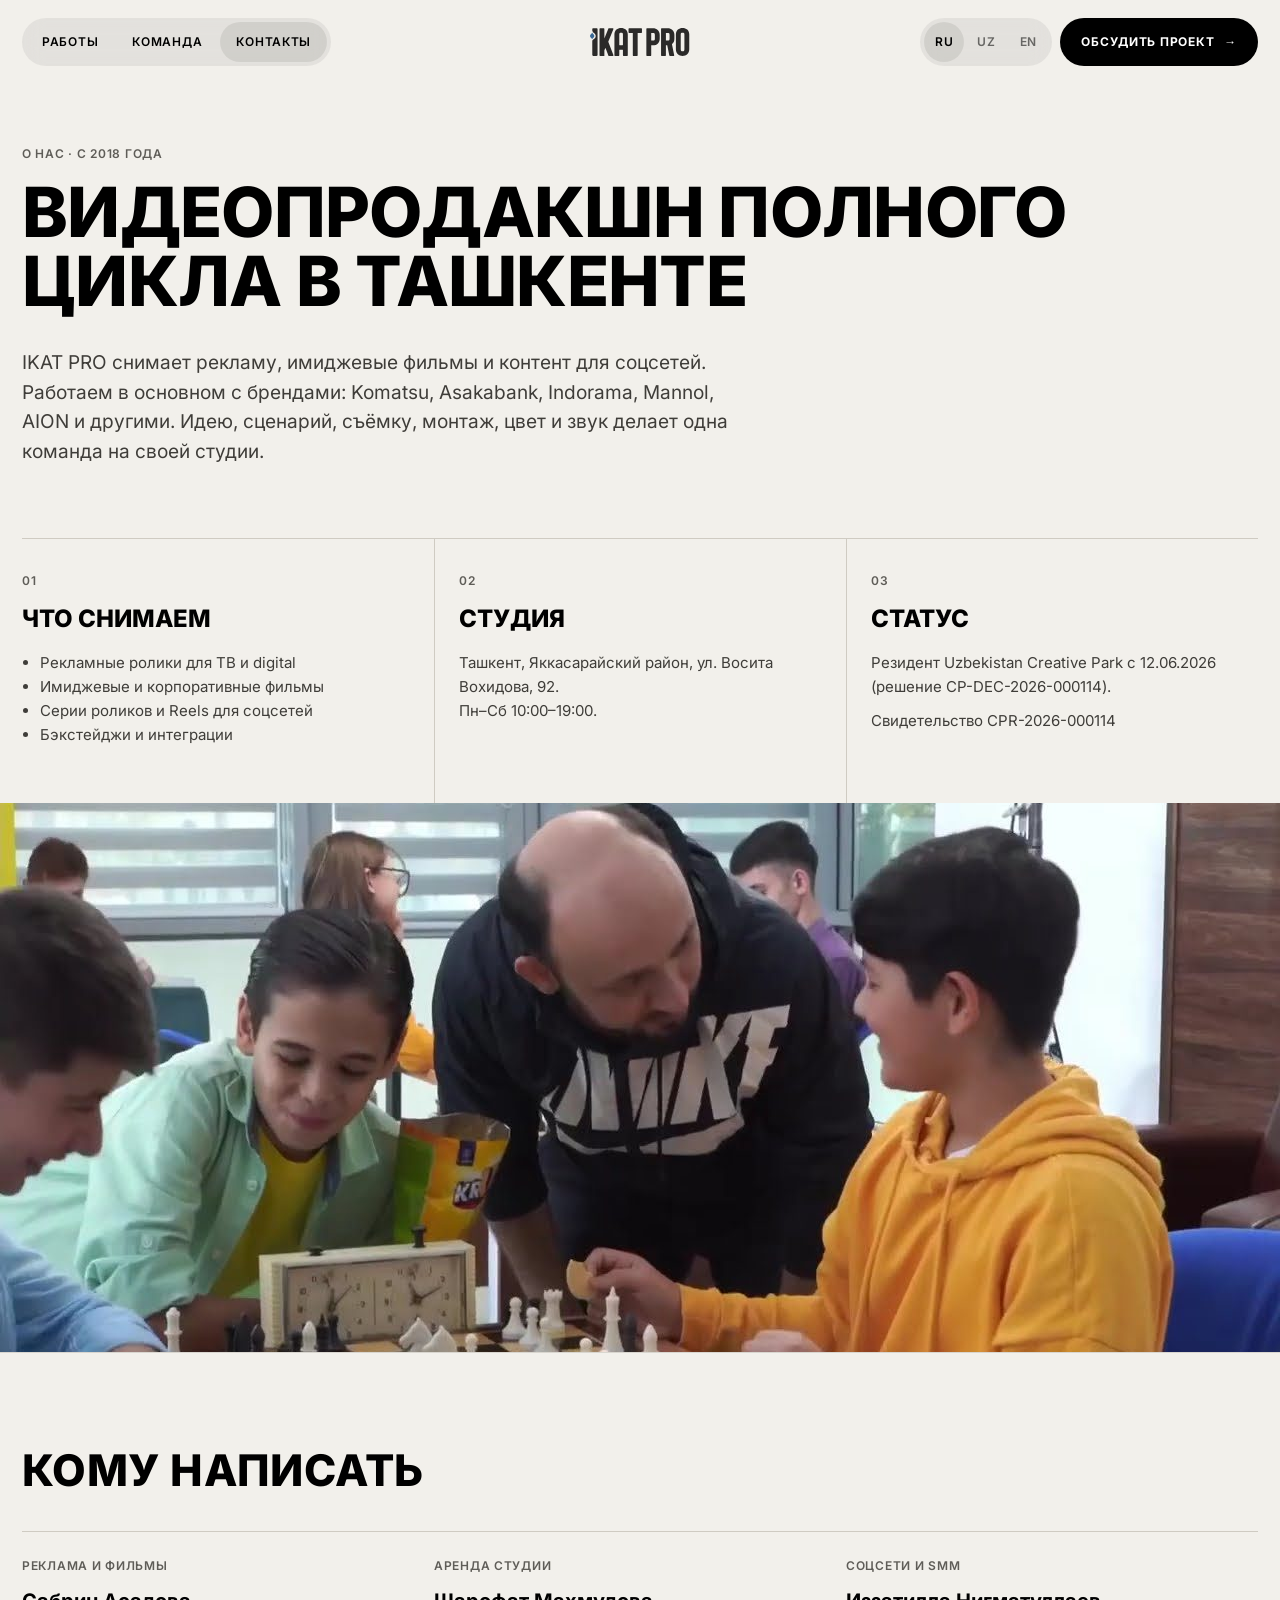
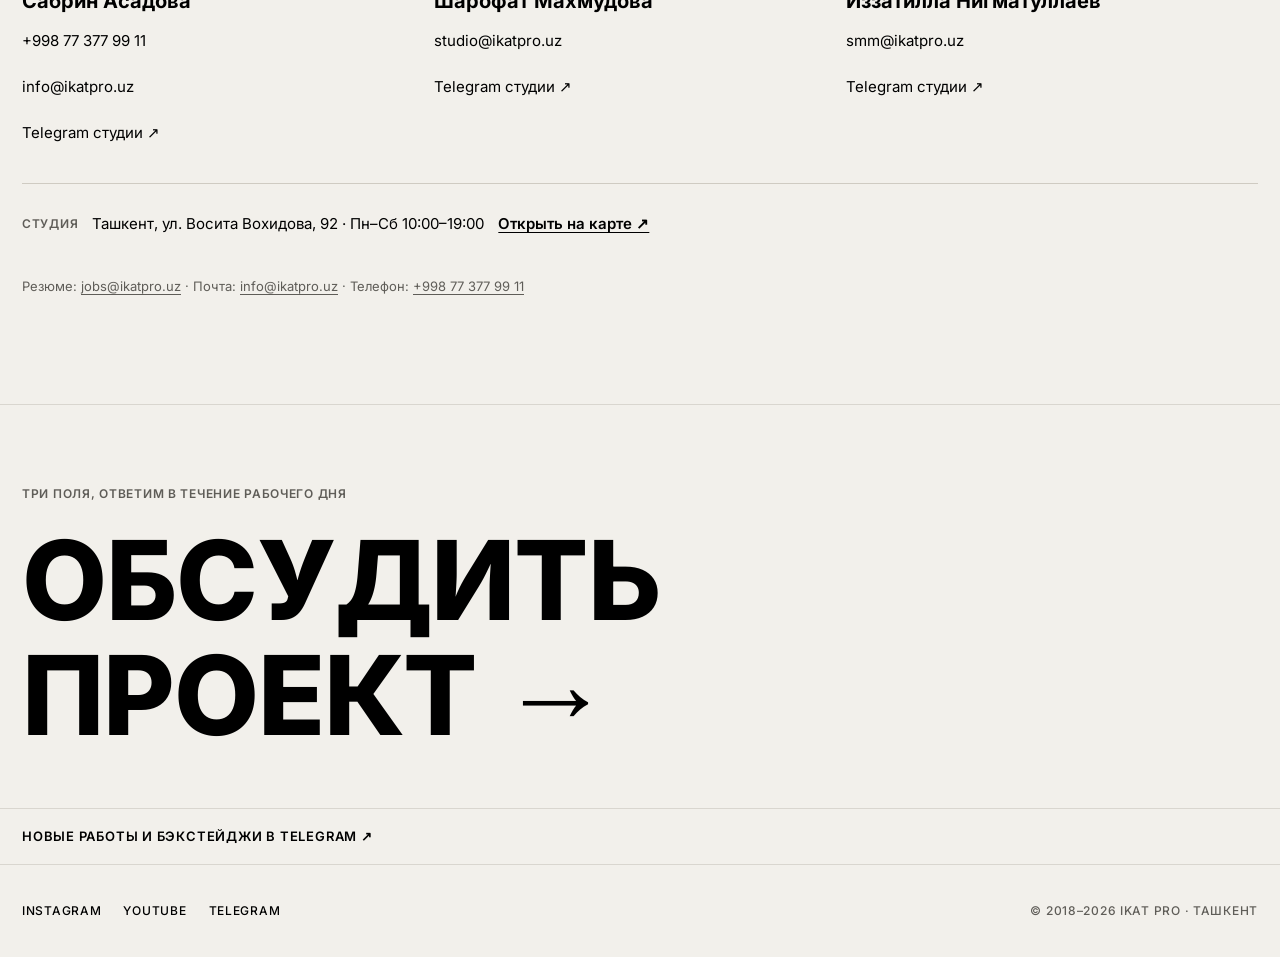
==== about.html @ c6fb1e7f "Team page as portrait grid with groups, fewer lead buttons" ====
<!doctype html>
<html lang="ru">
<head>
<meta charset="utf-8">
<meta name="viewport" content="width=device-width, initial-scale=1, viewport-fit=cover">
<title>О нас и контакты · IKAT PRO</title>
<meta name="description" content="IKAT PRO: видеопродакшн полного цикла в Ташкенте с 2018 года. Своя студия на ул. Восита Вохидова, 92. Резидент Uzbekistan Creative Park.">
<link rel="icon" href="assets/logo/favicon.svg" type="image/svg+xml">
<link rel="preload" href="fonts/inter-cyrillic.woff2" as="font" type="font/woff2" crossorigin>
<link rel="stylesheet" href="css/fonts.css?v=202611131149">
<link rel="stylesheet" href="css/style.css?v=202611131149">
</head>
<body class="light" data-title="title.about" data-desc="desc.about">
<a class="skip" href="#main" data-i18n="skip">К содержанию</a>

<header class="hdr">
  <nav class="nav cap" aria-label="Основное меню" data-i18n-attr="aria-label:nav.label">
    <a href="index.html#work" data-i18n="nav.work">Работы</a>
    <a href="team.html" data-i18n="nav.team">Команда</a>
    <a href="about.html#contacts" aria-current="page" data-i18n="nav.contacts">Контакты</a>
  </nav>
  <a class="logo" href="index.html" aria-label="IKAT PRO, на главную" data-i18n-attr="aria-label:logo.label"><svg class="logo-svg" viewBox="0 0 2049 578" fill="none" xmlns="http://www.w3.org/2000/svg" aria-hidden="true" focusable="false"><path d="M1948.94 440.175V136.172C1948.94 119.643 1945.51 108.963 1939.4 103.496C1934.06 98.6646 1924.78 95.9942 1911.05 95.9942C1898.34 95.9942 1888.8 98.5375 1883.08 103.496C1876.47 109.218 1873.29 120.151 1873.29 136.172V440.175C1873.29 456.196 1876.47 467.13 1883.08 472.852C1888.8 477.81 1898.34 480.353 1911.05 480.353C1924.53 480.353 1933.68 477.81 1939.02 473.233C1945.51 467.638 1948.94 456.704 1948.94 440.175ZM2007.17 543.798C1982.63 565.794 1950.47 576.602 1911.05 576.602C1871.64 576.602 1839.47 565.794 1814.93 543.798C1786.84 518.623 1773.23 483.786 1773.23 440.303V136.299C1773.23 92.6882 1786.84 57.851 1814.93 32.6763C1839.47 10.6803 1871.64 0 1911.05 0C1950.47 0 1982.76 10.6803 2007.17 32.6763C2035.27 57.9781 2049 92.8154 2049 136.299V440.303C2049 483.786 2035.14 518.75 2007.17 543.798ZM1642.4 142.148C1642.4 126.382 1639.23 115.193 1632.61 109.09C1627.15 104.131 1617.87 101.97 1604.64 101.97H1573.62C1571.71 101.97 1570.32 102.733 1569.04 104.004C1567.9 105.276 1567.26 106.802 1567.26 108.709V253.272C1567.26 257.468 1569.3 259.63 1573.62 259.63H1604.64C1617.87 259.63 1627.27 257.086 1633 252.128C1639.35 246.66 1642.4 235.727 1642.4 219.452V142.148ZM1700.76 323.329C1699.62 324.346 1697.71 326.381 1694.4 328.796C1692.24 330.449 1691.48 332.611 1691.99 335.154L1738.14 560.581C1739.16 565.286 1738.14 569.354 1735.47 572.787C1732.8 576.22 1728.99 577.873 1724.03 577.873H1651.56C1648.13 577.873 1644.95 576.856 1642.28 574.821C1639.48 572.66 1637.95 569.863 1637.32 566.43L1595.62 360.837C1594.85 357.277 1592.69 355.751 1589.26 355.751H1573.49C1571.59 355.751 1570.06 356.387 1568.92 357.659C1567.65 358.93 1567.14 360.583 1567.14 362.363V563.379C1567.14 567.32 1565.74 570.753 1562.81 573.55C1559.89 576.475 1556.46 577.873 1552.52 577.873H1481.19C1477.25 577.873 1473.82 576.347 1471.02 573.55C1468.09 570.626 1466.7 567.193 1466.7 563.379V20.3429C1466.7 16.4014 1468.09 13.0958 1471.02 10.1714C1473.82 7.37425 1477.38 5.84817 1481.19 5.84817H1604.52C1643.42 5.84817 1675.46 16.9098 1700.63 39.2873C1728.48 63.9534 1742.34 98.2829 1742.34 142.148V219.325C1742.34 263.953 1728.35 298.663 1700.63 323.329H1700.76ZM1301.16 260.392C1314.38 260.392 1323.79 257.85 1329.51 252.891C1335.87 247.424 1338.92 236.49 1338.92 220.215V142.275C1338.92 126.509 1335.74 115.32 1329.13 109.217C1323.66 104.258 1314.38 102.097 1301.16 102.097H1270.14C1268.23 102.097 1266.83 102.86 1265.56 104.132C1264.41 105.403 1263.78 106.929 1263.78 108.836V254.162C1263.78 258.358 1265.81 260.52 1270.14 260.52H1301.16V260.392ZM1397.4 39.2873C1425.25 63.9534 1439.11 98.2829 1439.11 142.148V220.088C1439.11 264.461 1425.25 299.045 1397.4 323.584C1372.74 345.453 1340.7 356.259 1301.29 356.259H1270.26C1268.36 356.259 1266.96 356.896 1265.69 358.294C1264.42 359.693 1263.91 361.218 1263.91 362.998V563.252C1263.91 567.193 1262.51 570.626 1259.58 573.423C1256.66 576.347 1253.23 577.746 1249.29 577.746H1177.96C1174.02 577.746 1170.59 576.22 1167.79 573.423C1164.86 570.499 1163.47 567.066 1163.47 563.252V20.2156C1163.47 16.2741 1164.86 12.9685 1167.79 10.0442C1170.59 7.24698 1174.15 5.72167 1177.96 5.72167H1301.29C1340.19 5.72167 1372.23 16.9097 1397.4 39.1601V39.2873ZM1058.19 5.84817C1062.13 5.84817 1065.57 7.37425 1068.36 10.1714C1071.29 13.0958 1072.69 16.5285 1072.69 20.3429V87.7295C1072.69 91.7981 1071.29 95.1044 1068.36 97.7744C1065.57 100.572 1062.01 101.97 1058.19 101.97H990.428C988.521 101.97 987.121 102.606 985.85 104.004C984.833 105.276 984.071 106.802 984.071 108.709V563.379C984.071 567.32 982.545 570.626 979.747 573.55C976.823 576.347 973.391 577.873 969.576 577.873H898.123C894.182 577.873 890.877 576.347 887.952 573.55C885.155 570.626 883.629 567.193 883.629 563.379V108.709C883.629 106.802 883.12 105.276 881.849 104.004C880.705 102.606 879.179 101.97 877.272 101.97H809.506C805.565 101.97 802.259 100.572 799.59 97.7744C796.792 95.1044 795.394 91.671 795.394 87.7295V20.3429C795.394 16.4014 796.792 13.0958 799.59 10.1714C802.259 7.37425 805.692 5.84817 809.506 5.84817H1058.19ZM604.683 136.299V347.614C604.683 351.809 606.717 353.844 610.913 353.844H673.212C675.119 353.844 676.645 353.208 677.916 352.064C679.187 350.793 679.95 349.394 679.95 347.614V136.299C679.95 119.77 676.644 109.09 670.542 103.623C665.074 98.7911 655.794 96.1215 642.189 96.1215C628.585 96.1215 619.94 98.6639 614.218 103.623C607.861 109.09 604.81 120.024 604.81 136.299H604.683ZM518.736 577.746C514.794 577.746 511.362 576.22 508.565 573.55C505.64 570.753 504.115 567.32 504.115 563.506V136.299C504.115 92.6882 517.846 57.851 545.944 32.6763C570.482 10.6803 602.649 0 642.062 0C681.476 0 713.769 10.6803 738.18 32.6763C766.278 57.9781 779.883 92.8154 779.883 136.299V563.506C779.883 567.448 778.484 570.753 775.687 573.55C773.017 576.22 769.584 577.746 765.77 577.746H694.063C689.995 577.746 686.688 576.22 684.018 573.55C681.221 570.753 679.823 567.32 679.823 563.506V456.704C679.823 454.797 679.06 453.398 677.789 452C676.517 450.728 674.992 449.966 673.084 449.966H610.785C609.005 449.966 607.48 450.728 606.336 452C605.191 453.398 604.556 454.797 604.556 456.704V563.506C604.556 567.448 603.03 570.753 600.106 573.55C597.309 576.22 593.749 577.746 589.935 577.746H518.608H518.736ZM482.628 558.165C484.408 563.251 483.9 567.701 480.975 571.643C478.051 575.839 474.11 578 469.151 578H382.569L380.916 573.677L320.524 412.203C320.524 412.203 320.015 411.441 319.507 411.441C318.998 411.441 318.617 411.695 318.236 412.203L297.003 457.849C297.003 457.849 296.621 459.374 296.621 460.646V578H210.674C206.733 578 203.3 576.475 200.503 573.677C197.579 570.753 196.18 567.32 196.18 563.506V20.4701C196.18 16.5286 197.579 13.223 200.503 10.2987C203.3 7.50152 206.86 5.97544 210.674 5.97544H282C286.069 5.97544 289.374 7.50152 292.298 10.2987C295.095 13.223 296.621 16.6558 296.621 20.4701V208.517C296.621 209.28 296.876 209.789 297.384 209.789C298.147 209.789 298.656 209.535 298.91 209.026L378.118 15.1303C380.788 9.15446 385.238 6.1027 391.595 6.1027H468.77C473.982 6.1027 478.051 8.26417 480.975 12.4599C483.772 16.6557 484.154 21.2333 482.246 26.3191L376.974 281.625C376.339 283.278 376.339 284.677 376.974 286.33L482.628 558.547V558.165Z" fill="currentColor"/><path d="M136.553 5.97544H66.6256C55.9458 5.97544 47.555 14.8761 47.3007 25.5562L46.6644 44.3734C45.1387 94.4685 118.626 106.165 117.864 163.126C117.101 230.004 46.5373 227.335 46.6644 272.471L47.3007 558.42C47.3007 569.1 55.9458 578 66.6256 578H136.553C147.233 578 156.133 569.227 156.133 558.42V25.429C156.133 14.6217 147.36 5.84817 136.553 5.84817" fill-rule="evenodd" clip-rule="evenodd" fill="currentColor"/><path d="M44.8842 231.914C38.1457 206.103 0.384598 199.492 0.00317654 166.053C-0.378245 128.418 33.6958 131.978 44.8842 93.4527C56.0725 132.105 90.1458 128.418 89.7644 166.053C89.383 199.619 51.6226 206.103 44.8842 231.914Z" fill-rule="evenodd" clip-rule="evenodd" fill="#396894"/></svg></a>
  <div class="hdr-right">
    <div class="lang cap" role="group" aria-label="Язык сайта" data-i18n-attr="aria-label:lang.label">
      <button type="button" data-lang="ru" aria-pressed="true">RU</button>
      <button type="button" data-lang="uz" aria-pressed="false">UZ</button>
      <button type="button" data-lang="en" aria-pressed="false">EN</button>
    </div>
    <button type="button" class="btn btn-white" data-form=""><span><span data-i18n="cta.short">Обсудить</span><span class="ctx" data-i18n="cta.ctx"> проект</span></span><span class="arr" aria-hidden="true">→</span></button>
  </div>
</header>

<main id="main" tabindex="-1">
  <section class="about-hero">
    <span class="eyebrow rv" data-i18n="about.eyebrow">О нас · с 2018 года</span>
    <h1 class="rv" data-i18n="about.title">Видеопродакшн полного цикла в Ташкенте</h1>
    <p class="rv" data-i18n="about.text">IKAT PRO снимает рекламу, имиджевые фильмы и контент для соцсетей. Работаем в основном с брендами: Komatsu, Asakabank, Indorama, Mannol, AION и другими. Идею, сценарий, съёмку, монтаж, цвет и звук делает одна команда на своей студии.</p>
  </section>

  <div class="about-cols" data-stagger>
    <section class="about-col rv">
      <span class="eyebrow">01</span>
      <h2 data-i18n="about.c1">Что снимаем</h2>
      <ul>
        <li data-i18n="about.c1a">Рекламные ролики для ТВ и digital</li>
        <li data-i18n="about.c1b">Имиджевые и корпоративные фильмы</li>
        <li data-i18n="about.c1c">Серии роликов и Reels для соцсетей</li>
        <li data-i18n="about.c1d">Бэкстейджи и интеграции</li>
      </ul>
    </section>
    <section class="about-col rv">
      <span class="eyebrow">02</span>
      <h2 data-i18n="about.c2">Студия</h2>
      <p><span data-i18n-html="about.c2t">Ташкент, Яккасарайский район, ул. Восита Вохидова, 92.<br>Пн–Сб 10:00–19:00.</span></p>
    </section>
    <section class="about-col rv">
      <span class="eyebrow">03</span>
      <h2 data-i18n="about.c3">Статус</h2>
      <p data-i18n="about.c3t">Резидент Uzbekistan Creative Park с 12.06.2026 (решение CP-DEC-2026-000114).</p>
      <p class="cert" data-i18n="about.certLabel">Свидетельство CPR-2026-000114</p>
    </section>
  </div>

  <figure class="about-wide rv" style="margin:0">
    <img src="assets/img/D-JqrXoXZ44.jpg" alt="Съёмка на площадке IKAT PRO" data-i18n-attr="alt:about.photo" width="1280" height="720" loading="lazy">
  </figure>

  <section id="contacts" class="contacts" aria-labelledby="contacts-title">
    <h2 class="h2 rv" id="contacts-title" data-i18n="contacts.title">Кому написать</h2>
    <div class="contact-grid" data-stagger>
      <div class="contact rv">
        <span class="eyebrow" data-i18n="c.ads">Реклама и фильмы</span>
        <span class="contact-name" data-uz="Sabrin Asadova" data-en="Sabrin Asadova">Сабрин Асадова</span>
        <a href="tel:+998773779911" data-tg="contacts">+998 77 377 99 11</a>
        <a href="mailto:info@ikatpro.uz">info@ikatpro.uz</a>
        <a href="https://t.me/Ikat_pro_ad?start=ads" target="_blank" rel="noopener" data-tg="contacts" data-i18n="c.tg" aria-label="Telegram студии: реклама и фильмы" data-i18n-attr="aria-label:c.tga.ads">Telegram студии ↗</a>
      </div>
      <div class="contact rv">
        <span class="eyebrow" data-i18n="c.studio">Аренда студии</span>
        <span class="contact-name" data-uz="Sharofat Maxmudova" data-en="Sharofat Makhmudova">Шарофат Махмудова</span>
        <a href="mailto:studio@ikatpro.uz">studio@ikatpro.uz</a>
        <a href="https://t.me/Ikat_pro_ad?start=studio" target="_blank" rel="noopener" data-tg="contacts" data-i18n="c.tg" aria-label="Telegram студии: аренда" data-i18n-attr="aria-label:c.tga.studio">Telegram студии ↗</a>
      </div>
      <div class="contact rv">
        <span class="eyebrow" data-i18n="c.smm">Соцсети и SMM</span>
        <span class="contact-name" data-uz="Izzatilla Nigmatullaev" data-en="Izzatilla Nigmatullaev">Иззатилла Нигматуллаев</span>
        <a href="mailto:smm@ikatpro.uz">smm@ikatpro.uz</a>
        <a href="https://t.me/Ikat_pro_ad?start=smm" target="_blank" rel="noopener" data-tg="contacts" data-i18n="c.tg" aria-label="Telegram студии: соцсети и SMM" data-i18n-attr="aria-label:c.tga.smm">Telegram студии ↗</a>
      </div>
    </div>
    <p class="where rv"><span class="eyebrow" data-i18n="c.where">Студия</span> <span data-i18n="c.address">Ташкент, ул. Восита Вохидова, 92 · Пн–Сб 10:00–19:00</span> <a href="https://yandex.uz/maps/?text=%D0%A2%D0%B0%D1%88%D0%BA%D0%B5%D0%BD%D1%82%2C%20%D1%83%D0%BB%D0%B8%D1%86%D0%B0%20%D0%92%D0%BE%D1%81%D0%B8%D1%82%D0%B0%20%D0%92%D0%BE%D1%85%D0%B8%D0%B4%D0%BE%D0%B2%D0%B0%2C%2092" target="_blank" rel="noopener" data-i18n="c.map">Открыть на карте ↗</a></p>
    <p class="jobs"><span data-i18n="c.jobs">Резюме</span>: <a href="mailto:jobs@ikatpro.uz">jobs@ikatpro.uz</a> · <span data-i18n="c.mail">Почта</span>: <a href="mailto:info@ikatpro.uz">info@ikatpro.uz</a> · <span data-i18n="c.phone">Телефон</span>: <a href="tel:+998773779911" data-tg="contacts">+998 77 377 99 11</a></p>
  </section>
</main>

<footer class="ftr">
  <button type="button" class="ftr-big" data-form="">
    <span class="eyebrow" data-i18n="ftr.eyebrow">Три поля, ответим в течение рабочего дня</span>
    <span class="ftr-big-t" data-i18n-html="ftr.big">Обсудить<br>проект →</span>
  </button>
  <a class="ftr-tg cap" href="https://t.me/Ikat_pro_ad" target="_blank" rel="noopener" data-tg="footer" data-i18n="ftr.tg">Новые работы и бэкстейджи в Telegram ↗</a>
  <div class="ftr-bot cap">
    <div class="ftr-soc">
      <a href="https://www.instagram.com/ikat.pro" target="_blank" rel="noopener">Instagram</a>
      <a href="https://youtube.com/@ikatpro" target="_blank" rel="noopener">YouTube</a>
      <a href="https://t.me/Ikat_pro_ad" target="_blank" rel="noopener" data-tg="footer">Telegram</a>
    </div>
    <span class="ftr-copy" data-i18n="ftr.copy">© 2018–2026 IKAT PRO · Ташкент</span>
  </div>
</footer>

<nav class="dock" aria-label="Меню" data-i18n-attr="aria-label:dock.label">
  <a href="index.html#work" data-i18n="nav.work">Работы</a>
  <a href="team.html" data-i18n="nav.team">Команда</a>
  <a href="about.html#contacts" aria-current="page" data-i18n="nav.contacts">Контакты</a>
  <span class="dock-lang" role="group" aria-label="Язык сайта" data-i18n-attr="aria-label:lang.label">
    <button type="button" data-lang="ru" aria-pressed="true">RU</button>
    <button type="button" data-lang="uz" aria-pressed="false">UZ</button>
    <button type="button" data-lang="en" aria-pressed="false">EN</button>
  </span>
</nav>

<script src="data/works.js?v=202611131149"></script>
<script src="data/letters.js?v=202611131149"></script>
<script src="js/i18n.js?v=202611131149"></script>
<script src="js/track.js?v=202611131149"></script>
<script src="js/form.js?v=202611131149"></script>
<script src="js/main.js?v=202611131149"></script>
</body>
</html>
---- css/fonts.css ----
/* cyrillic-ext */
@font-face {
  font-family: 'Inter';
  font-style: normal;
  font-weight: 400 800;
  font-display: swap;
  src: url('../fonts/inter-cyrillic-ext.woff2') format('woff2');
  unicode-range: U+0460-052F, U+1C80-1C8A, U+20B4, U+2DE0-2DFF, U+A640-A69F, U+FE2E-FE2F;
}
/* cyrillic */
@font-face {
  font-family: 'Inter';
  font-style: normal;
  font-weight: 400 800;
  font-display: swap;
  src: url('../fonts/inter-cyrillic.woff2') format('woff2');
  unicode-range: U+0301, U+0400-045F, U+0490-0491, U+04B0-04B1, U+2116;
}
/* latin-ext */
@font-face {
  font-family: 'Inter';
  font-style: normal;
  font-weight: 400 800;
  font-display: swap;
  src: url('../fonts/inter-latin-ext.woff2') format('woff2');
  unicode-range: U+0100-02BA, U+02BD-02C5, U+02C7-02CC, U+02CE-02D7, U+02DD-02FF, U+0304, U+0308, U+0329, U+1D00-1DBF, U+1E00-1E9F, U+1EF2-1EFF, U+2020, U+20A0-20AB, U+20AD-20C4, U+2113, U+2C60-2C7F, U+A720-A7FF;
}
/* latin */
@font-face {
  font-family: 'Inter';
  font-style: normal;
  font-weight: 400 800;
  font-display: swap;
  src: url('../fonts/inter-latin.woff2') format('woff2');
  unicode-range: U+0000-00FF, U+0131, U+0152-0153, U+02BB-02BC, U+02C6, U+02DA, U+02DC, U+0304, U+0308, U+0329, U+2000-206F, U+20AC, U+2122, U+2191, U+2193, U+2212, U+2215, U+FEFF, U+FFFD;
}
---- css/style.css ----
/* IKAT PRO — демо-сайт. Монохромный интерфейс: цвет дают только кадры из роликов. */

:root {
  --bg: #000000;
  --fg: #ffffff;
  --muted: #9a9a9a;
  --muted-2: #bdbdbd;
  --line: #222222;
  --line-2: #2a2a2a;
  --line-3: #333333;
  --pad: 22px;
  --ease: cubic-bezier(0.2, 0.8, 0.2, 1);
  /* Синий из капли логотипа — только мелкие акценты, цвет на сайте по-прежнему дают кадры. */
  --accent: #396894;
  --accent-hi: #5b8fbf;
}

*,
*::before,
*::after {
  box-sizing: border-box;
}

html {
  -webkit-text-size-adjust: 100%;
  scroll-behavior: smooth;
}

body {
  margin: 0;
  background: var(--bg);
  color: var(--fg);
  font-family: "Inter", "Helvetica Neue", Arial, sans-serif;
  font-size: 16px;
  line-height: 1.5;
  -webkit-font-smoothing: antialiased;
}

img,
video {
  display: block;
  max-width: 100%;
}

a {
  color: inherit;
  text-decoration: none;
}

button {
  font: inherit;
  color: inherit;
}

:focus-visible {
  outline: 2px solid var(--fg);
  outline-offset: 3px;
}

.light :focus-visible {
  outline-color: #000;
}

.cap {
  text-transform: uppercase;
  letter-spacing: 0.06em;
}

.pill {
  border-radius: 999px;
}

.sr-only {
  position: absolute;
  width: 1px;
  height: 1px;
  overflow: hidden;
  clip: rect(0 0 0 0);
  white-space: nowrap;
}

.skip {
  position: absolute;
  left: 12px;
  top: -60px;
  z-index: 100;
  background: var(--fg);
  color: #000;
  padding: 12px 18px;
  border-radius: 999px;
  font-weight: 700;
}

.skip:focus {
  top: 12px;
}

.ph {
  color: var(--muted);
}

/* ——— Кнопки ——— */

.btn {
  display: inline-flex;
  align-items: center;
  justify-content: center;
  gap: 10px;
  min-height: 48px;
  padding: 0 20px;
  border: 1px solid transparent;
  border-radius: 999px;
  background: none;
  font-size: 12px;
  font-weight: 700;
  letter-spacing: 0.06em;
  text-transform: uppercase;
  cursor: pointer;
  transition: transform 0.25s var(--ease), background-color 0.25s, color 0.25s, border-color 0.25s;
}

.btn:hover {
  transform: translateY(-2px);
}

.btn .arr {
  display: inline-block;
  transition: transform 0.25s var(--ease);
}

.btn:hover .arr {
  transform: translateX(4px);
}

.btn-white {
  background: #fff;
  color: #000;
}

.btn-white:hover {
  background: #e6e6e6;
}

.btn-line {
  border-color: currentColor;
}

.btn-line:hover {
  background: rgba(255, 255, 255, 0.1);
}

.light .btn-line:hover {
  background: rgba(0, 0, 0, 0.06);
}

.btn-black {
  background: #000;
  color: #fff;
}

.btn-black:hover {
  background: #222;
}

.btn-glass {
  background: rgba(20, 20, 20, 0.72);
  -webkit-backdrop-filter: blur(10px);
  backdrop-filter: blur(10px);
}

.btn-glass:hover {
  background: rgba(40, 40, 40, 0.85);
}

/* ——— Шапка ——— */

.hdr {
  position: absolute;
  top: 0;
  left: 0;
  right: 0;
  z-index: 20;
  display: grid;
  grid-template-columns: repeat(3, minmax(0, 1fr));
  align-items: center;
  padding: 18px var(--pad);
}

.hdr-solid {
  position: sticky;
  background: rgba(0, 0, 0, 0.85);
  -webkit-backdrop-filter: blur(12px);
  backdrop-filter: blur(12px);
  border-bottom: 1px solid var(--line);
}

.light .hdr-solid {
  background: rgba(242, 240, 235, 0.88);
  border-bottom-color: #d9d6cf;
}

.nav {
  justify-self: start;
  display: flex;
  gap: 2px;
  padding: 4px;
  border-radius: 999px;
  background: rgba(20, 20, 20, 0.72);
  -webkit-backdrop-filter: blur(10px);
  backdrop-filter: blur(10px);
  font-size: 12px;
  font-weight: 600;
}

.light .nav {
  background: rgba(0, 0, 0, 0.06);
}

.nav a {
  display: flex;
  align-items: center;
  min-height: 40px;
  padding: 0 16px;
  border-radius: 999px;
  color: #fff;
  transition: background-color 0.25s;
}

.light .nav a {
  color: #000;
}

.nav a:hover,
.nav a[aria-current="page"] {
  background: rgba(255, 255, 255, 0.14);
}

.light .nav a:hover,
.light .nav a[aria-current="page"] {
  background: rgba(0, 0, 0, 0.08);
}

.logo {
  justify-self: center;
  display: flex;
  align-items: center;
  min-height: 44px;
  color: #fcfcfc;
}

.light .logo {
  color: #2b2a29;
}

.logo-svg {
  display: block;
  width: auto;
  height: 28px;
  transition: opacity 0.25s;
}

.logo:hover .logo-svg {
  opacity: 0.8;
}

.hdr-right {
  justify-self: end;
  display: flex;
  align-items: center;
  gap: 8px;
}

.lang {
  display: flex;
  gap: 2px;
  padding: 4px;
  border-radius: 999px;
  background: rgba(20, 20, 20, 0.72);
  -webkit-backdrop-filter: blur(10px);
  backdrop-filter: blur(10px);
  font-size: 12px;
  font-weight: 600;
}

.light .lang {
  background: rgba(0, 0, 0, 0.06);
}

.lang button {
  min-width: 40px;
  min-height: 40px;
  padding: 0 8px;
  border: 0;
  border-radius: 999px;
  background: none;
  cursor: pointer;
  letter-spacing: 0.06em;
  opacity: 0.55;
  transition: opacity 0.2s, background-color 0.2s;
}

.lang button[aria-pressed="true"] {
  opacity: 1;
  background: rgba(255, 255, 255, 0.14);
}

.light .lang button[aria-pressed="true"] {
  background: rgba(0, 0, 0, 0.08);
}

.lang button:hover {
  opacity: 1;
}

/* Нижняя плавающая плашка меню — только на телефонах. */
.dock {
  display: none;
}

/* Всплывающая подсказка (например, «[перевод позже]»). */
.toast {
  position: fixed;
  left: 50%;
  bottom: 28px;
  z-index: 60;
  padding: 12px 18px;
  border-radius: 999px;
  background: #fff;
  color: #000;
  font-size: 13px;
  font-weight: 600;
  opacity: 0;
  transform: translate(-50%, 12px);
  transition: opacity 0.3s, transform 0.3s var(--ease);
  pointer-events: none;
}

.toast.show {
  opacity: 1;
  transform: translate(-50%, 0);
}

/* ——— Первый экран: карусель ——— */

.hero {
  position: relative;
  height: 880px;
  overflow: hidden;
  background: #000;
}

.hero-slide {
  position: absolute;
  inset: 0;
  opacity: 0;
  transition: opacity 0.7s ease;
}

.hero-slide.on {
  opacity: 1;
}

.hero-slide img,
.hero-slide video {
  position: absolute;
  inset: 0;
  width: 100%;
  height: 100%;
  object-fit: cover;
  transform: scale(1);
}

/* Лёгкий наезд 1.0 → 1.05 за время показа слайда. */
.hero-slide.zoom img,
.hero-slide.zoom video {
  transform: scale(1.05);
  transition: transform 6.6s linear;
}

.hero-shade-b {
  position: absolute;
  left: 0;
  right: 0;
  bottom: 0;
  height: 420px;
  background: linear-gradient(to top, rgba(0, 0, 0, 0.8), rgba(0, 0, 0, 0));
  pointer-events: none;
}

.hero-shade-t {
  position: absolute;
  left: 0;
  right: 0;
  top: 0;
  height: 140px;
  background: linear-gradient(to bottom, rgba(0, 0, 0, 0.55), rgba(0, 0, 0, 0));
  pointer-events: none;
}

.hero-bot {
  position: absolute;
  left: 0;
  right: 0;
  bottom: 0;
  z-index: 2;
  display: flex;
  flex-direction: column;
  gap: 26px;
  padding: 0 var(--pad) var(--pad);
}

.badge {
  align-self: flex-start;
  display: flex;
  align-items: center;
  min-height: 32px;
  padding: 0 14px;
  border: 1px solid rgba(255, 255, 255, 0.5);
  border-radius: 999px;
  font-size: 11px;
  font-weight: 600;
}

.hero h1 {
  margin: 0;
  max-width: 1100px;
  font-size: clamp(36px, 6vw, 92px);
  font-weight: 800;
  line-height: 1.04;
  letter-spacing: -0.01em;
  text-transform: uppercase;
}

/* Заголовок появляется построчно снизу вверх. */
.line {
  display: block;
  overflow: hidden;
  padding-bottom: 0.04em;
}

.line > span {
  display: block;
  transform: translateY(110%);
  transition: transform 0.9s var(--ease);
}

.lines-in .line > span {
  transform: none;
}

.hero-row {
  display: flex;
  justify-content: space-between;
  align-items: flex-end;
  gap: 24px;
}

.nums {
  display: flex;
  gap: 6px;
}

.num {
  display: flex;
  flex-direction: column;
  align-items: flex-start;
  justify-content: center;
  gap: 8px;
  min-width: 56px;
  min-height: 48px;
  padding: 0;
  border: 0;
  background: none;
  cursor: pointer;
  font-size: 13px;
  font-weight: 700;
}

.num-k {
  opacity: 0.5;
  transition: opacity 0.3s;
}

.num[aria-pressed="true"] .num-k,
.num:hover .num-k {
  opacity: 1;
}

.bar {
  position: relative;
  display: block;
  width: 44px;
  height: 2px;
  overflow: hidden;
  background: rgba(255, 255, 255, 0.3);
}

.prog {
  position: absolute;
  inset: 0;
  background: var(--accent-hi);
  transform: scaleX(0);
  transform-origin: left;
}

.num[aria-pressed="true"] .prog.run {
  animation: fill 6s linear forwards;
}

@keyframes fill {
  to {
    transform: scaleX(1);
  }
}

.hcap {
  display: flex;
  flex-direction: column;
  gap: 2px;
  text-align: right;
  transition: opacity 0.25s;
}

.hcap.fade {
  opacity: 0;
}

.hcap-name {
  font-size: 24px;
  font-weight: 700;
}

.hcap-meta {
  font-size: 12px;
  font-weight: 500;
}

.hcap:hover .hcap-meta {
  text-decoration: underline;
  text-underline-offset: 3px;
}

/* ——— Бегущая строка клиентов ——— */

.clients {
  display: flex;
  align-items: center;
  overflow: hidden;
  border-bottom: 1px solid var(--line);
}

.clients-label {
  position: relative;
  z-index: 1;
  flex-shrink: 0;
  padding: 26px var(--pad);
  border-right: 1px solid var(--line);
  background: var(--bg);
  color: var(--muted);
  font-size: 11px;
  font-weight: 600;
  white-space: nowrap;
}

.mq {
  flex: 1;
  min-width: 0;
  overflow: hidden;
}

.mq-track {
  display: flex;
  width: max-content;
  font-size: 20px;
  font-weight: 800;
  letter-spacing: 0.02em;
  text-transform: uppercase;
  white-space: nowrap;
  animation: mq 50s linear infinite;
}

.mq:hover .mq-track {
  animation-play-state: paused;
}

.mq-group {
  display: flex;
  gap: 22px;
  padding-right: 22px;
}

.mq-group {
  align-items: center;
}

.mq-group .drop {
  flex-shrink: 0;
  width: 12px;
  height: 19px;
  fill: var(--accent-hi);
}

.client-logo img {
  display: block;
  width: auto;
  height: 32px;
  max-width: 160px;
  object-fit: contain;
  opacity: 0.9;
}

.client-logo.sq img {
  height: 46px;
}

.client-name {
  white-space: nowrap;
}

@keyframes mq {
  to {
    transform: translateX(-50%);
  }
}

/* ——— Работы ——— */

.works-head {
  display: flex;
  justify-content: space-between;
  align-items: center;
  flex-wrap: wrap;
  gap: 12px;
  padding: 64px var(--pad) 18px;
  font-size: 12px;
  font-weight: 600;
}

.works-head h2 {
  margin: 0;
  font-size: 12px;
  font-weight: 600;
}

.filters {
  display: flex;
  flex-wrap: wrap;
  gap: 6px;
}

.chip {
  display: inline-flex;
  align-items: center;
  min-height: 44px;
  padding: 0 16px;
  border: 1px solid var(--line-3);
  border-radius: 999px;
  background: transparent;
  cursor: pointer;
  font-size: 12px;
  font-weight: 600;
  letter-spacing: 0.06em;
  text-transform: uppercase;
  transition: background-color 0.3s, color 0.3s, border-color 0.3s;
}

.chip:hover {
  border-color: #777;
}

.chip[aria-pressed="true"] {
  background: #fff;
  border-color: #fff;
  color: #000;
}

.mosaic-row {
  display: grid;
}

.mosaic-row.r3 {
  grid-template-columns: repeat(3, minmax(0, 1fr));
}

.mosaic-row.r2 {
  grid-template-columns: repeat(2, minmax(0, 1fr));
}

.tile {
  position: relative;
  display: block;
  overflow: hidden;
  background: #111;
}

.r3 .tile {
  aspect-ratio: 4 / 3;
}

.r2 .tile {
  aspect-ratio: 16 / 9;
}

.r1 .tile {
  aspect-ratio: 21 / 9;
}

.tile img,
.tile video {
  position: absolute;
  inset: 0;
  width: 100%;
  height: 100%;
  object-fit: cover;
  transition: transform 1.2s var(--ease), opacity 0.4s;
}

.tile video {
  opacity: 0;
}

.tile.playing video {
  opacity: 1;
}

.tile:hover img,
.tile:hover video,
.tile:focus-visible img {
  transform: scale(1.04);
}

.tile::after {
  content: "";
  position: absolute;
  left: 0;
  right: 0;
  bottom: 0;
  height: 45%;
  background: linear-gradient(to top, rgba(0, 0, 0, 0.55), rgba(0, 0, 0, 0));
  pointer-events: none;
}

.tile-pv {
  position: absolute;
  top: 16px;
  right: 16px;
  z-index: 1;
  padding: 6px 12px;
  border-radius: 999px;
  background: rgba(0, 0, 0, 0.6);
  font-size: 11px;
  font-weight: 600;
  opacity: 0;
  transform: translateY(-4px);
  transition: opacity 0.3s, transform 0.3s var(--ease);
}

.tile:hover .tile-pv,
.tile:focus-visible .tile-pv {
  opacity: 1;
  transform: none;
}

.tile-cap {
  position: absolute;
  left: 18px;
  bottom: 16px;
  z-index: 1;
  font-size: 13px;
  font-weight: 600;
  line-height: 1.35;
  text-shadow: 0 1px 10px rgba(0, 0, 0, 0.6);
}

.tile-cap span {
  display: block;
  font-weight: 400;
}

.works-more {
  display: flex;
  justify-content: center;
  padding: var(--pad);
}

.works-empty {
  padding: 40px var(--pad);
  color: var(--muted);
}

/* ——— Два направления ——— */

.dirs {
  display: grid;
  grid-template-columns: repeat(2, minmax(0, 1fr));
  border-top: 1px solid var(--line);
}

.dir {
  display: flex;
  flex-direction: column;
  gap: 18px;
  padding: 72px var(--pad);
}

.dir + .dir {
  border-left: 1px solid var(--line);
}

.eyebrow {
  color: var(--muted);
  font-size: 12px;
  font-weight: 600;
  letter-spacing: 0.06em;
  text-transform: uppercase;
}

.h2 {
  margin: 0;
  font-size: clamp(32px, 3.4vw, 52px);
  font-weight: 800;
  line-height: 0.98;
  text-transform: uppercase;
  letter-spacing: 0.01em;
}

.dir p {
  max-width: 480px;
  margin: 0;
  color: var(--muted-2);
  line-height: 1.55;
}

.dir .btn {
  align-self: flex-start;
}

/* ——— Кому написать ——— */

.contacts {
  padding: 96px var(--pad);
  border-top: 1px solid var(--line);
}

.contacts .h2 {
  margin-bottom: 40px;
}

.contact-grid {
  display: grid;
  grid-template-columns: repeat(3, minmax(0, 1fr));
  border-top: 1px solid var(--line-3);
}

.light .contact-grid {
  border-top-color: #cfcbc2;
}

.contact {
  display: flex;
  flex-direction: column;
  gap: 6px;
  padding: 24px 24px 24px 0;
  font-size: 15px;
  line-height: 1.6;
}

.contact .eyebrow {
  margin-bottom: 8px;
}

.contact-name {
  font-size: 20px;
  font-weight: 700;
}

.contact a {
  align-self: flex-start;
  display: inline-flex;
  align-items: center;
  min-height: 32px;
}

.contact a:hover {
  text-decoration: underline;
  text-underline-offset: 3px;
}

.contact .note {
  color: var(--muted);
}

.jobs {
  margin: 18px 0 0;
  color: var(--muted);
  font-size: 13px;
}

/* ——— Подвал ——— */

.ftr {
  border-top: 1px solid var(--line);
}

.light .ftr {
  border-top-color: #d9d6cf;
}

.ftr-big {
  display: block;
  padding: 80px var(--pad) 56px;
}

.ftr-big .eyebrow {
  display: block;
  margin-bottom: 20px;
}

.ftr-big-t {
  display: block;
  font-size: clamp(48px, 8.6vw, 140px);
  font-weight: 800;
  line-height: 1.04;
  letter-spacing: -0.01em;
  text-transform: uppercase;
  transition: opacity 0.3s;
}

.ftr-big:hover .ftr-big-t {
  opacity: 0.75;
}

.ftr-bot {
  display: flex;
  justify-content: space-between;
  flex-wrap: wrap;
  gap: 16px;
  padding: 24px var(--pad);
  border-top: 1px solid var(--line);
  font-size: 12px;
  font-weight: 500;
}

.light .ftr-bot {
  border-top-color: #d9d6cf;
}

.ftr-soc {
  display: flex;
  flex-wrap: wrap;
  gap: 6px 22px;
}

.ftr-soc a {
  display: inline-flex;
  align-items: center;
  min-height: 44px;
}

.ftr-soc a:hover {
  text-decoration: underline;
  text-underline-offset: 3px;
}

.ftr-copy {
  display: flex;
  align-items: center;
  color: var(--muted);
}

.light .ftr-copy {
  color: #5f5d58;
}

/* ——— Форма заявки ——— */

.modal {
  position: fixed;
  inset: 0;
  z-index: 50;
  display: flex;
  align-items: center;
  justify-content: center;
  padding: var(--pad);
  overflow-y: auto;
  background: rgba(0, 0, 0, 0.72);
  opacity: 0;
  visibility: hidden;
  transition: opacity 0.3s, visibility 0s linear 0.3s;
}

.modal.open {
  opacity: 1;
  visibility: visible;
  transition: opacity 0.3s, visibility 0s;
}

.modal-box {
  position: relative;
  width: 100%;
  max-width: 560px;
  margin: auto;
  padding: 36px;
  border: 1px solid var(--line-2);
  border-radius: 24px;
  background: #0e0e0e;
  color: #fff;
  opacity: 0;
  transform: scale(0.96);
  transition: opacity 0.3s, transform 0.35s var(--ease);
}

.modal.open .modal-box {
  opacity: 1;
  transform: none;
}

.modal-x {
  position: absolute;
  top: 18px;
  right: 18px;
  width: 44px;
  height: 44px;
  border: 0;
  border-radius: 999px;
  background: none;
  cursor: pointer;
  font-size: 24px;
  line-height: 1;
  transition: background-color 0.2s;
}

.modal-x:hover {
  background: rgba(255, 255, 255, 0.1);
}

.form,
.thanks {
  display: flex;
  flex-direction: column;
  gap: 22px;
  transition: opacity 0.35s, transform 0.35s var(--ease);
}

.form.out,
.thanks.out {
  opacity: 0;
  transform: translateY(8px);
}

.form-title {
  margin: 0;
  padding-right: 44px;
  font-size: 32px;
  font-weight: 800;
  line-height: 1.05;
  text-transform: uppercase;
}

.form-lead {
  margin: 8px 0 0;
  color: var(--muted-2);
  font-size: 15px;
  line-height: 1.5;
}

.kinds {
  display: flex;
  flex-wrap: wrap;
  gap: 8px;
  margin: 0;
  padding: 0;
  border: 0;
}

.kinds .chip {
  border-color: #3a3a3a;
  font-size: 13px;
  font-weight: 500;
  text-transform: none;
  letter-spacing: 0;
}

.kinds .chip[aria-pressed="true"] {
  font-weight: 600;
}

.field {
  display: flex;
  flex-direction: column;
  gap: 4px;
  color: var(--muted-2);
  font-size: 13px;
}

.inp {
  width: 100%;
  height: 52px;
  padding: 0;
  border: 0;
  border-bottom: 1.5px solid #3a3a3a;
  border-radius: 0;
  background: transparent;
  color: #fff;
  font: inherit;
  font-size: 17px;
  transition: border-color 0.25s;
}

.inp:focus {
  outline: none;
  border-bottom-color: #fff;
}

.field.err .inp {
  border-bottom-color: #ff6b6b;
}

.field-err {
  min-height: 0;
  color: #ff8a8a;
  font-size: 12px;
}

.form-actions {
  display: flex;
  flex-wrap: wrap;
  gap: 10px;
  margin-top: 6px;
}

.form-actions .btn {
  min-height: 52px;
  padding: 0 24px;
  font-size: 13px;
}

.form-brief {
  align-self: flex-start;
  color: var(--muted);
  font-size: 13px;
}

.form-brief:hover {
  color: #fff;
}

.thanks {
  align-items: flex-start;
  padding: 20px 0 6px;
}

.thanks-mark {
  display: grid;
  place-items: center;
  width: 64px;
  height: 64px;
  border-radius: 999px;
  background: var(--accent);
  color: #fff;
  font-size: 30px;
  font-weight: 800;
  transform: scale(0.4);
  opacity: 0;
  transition: transform 0.5s var(--ease) 0.1s, opacity 0.3s 0.1s;
}

.thanks.show .thanks-mark {
  transform: none;
  opacity: 1;
}

.thanks p {
  margin: 0;
  color: var(--muted-2);
}

/* ——— Появление при прокрутке ——— */

.js .rv {
  opacity: 0;
  transform: translateY(24px);
  transition: opacity 0.8s var(--ease), transform 0.8s var(--ease);
  transition-delay: var(--d, 0ms);
}

.js .rv.in {
  opacity: 1;
  transform: none;
}

/* ——— Страница работы ——— */

.wp-top {
  position: sticky;
  top: 0;
  z-index: 20;
  display: flex;
  align-items: center;
  justify-content: space-between;
  gap: 12px;
  padding: 12px var(--pad);
  background: rgba(0, 0, 0, 0.85);
  -webkit-backdrop-filter: blur(12px);
  backdrop-filter: blur(12px);
  border-bottom: 1px solid var(--line);
}

.wp-back {
  display: inline-flex;
  align-items: center;
  gap: 10px;
  min-height: 44px;
  min-width: 0;
  font-size: 13px;
  font-weight: 700;
}

.wp-back span:last-child {
  overflow: hidden;
  text-overflow: ellipsis;
  white-space: nowrap;
}

.wp-back .muted {
  color: var(--muted);
  font-weight: 500;
}

.wp-tools {
  display: flex;
  flex-shrink: 0;
  gap: 6px;
}

.icon-btn {
  display: grid;
  place-items: center;
  width: 44px;
  height: 44px;
  border: 1px solid var(--line-3);
  border-radius: 999px;
  background: none;
  cursor: pointer;
  font-size: 16px;
  font-weight: 700;
  transition: background-color 0.25s, color 0.25s, transform 0.25s var(--ease);
}

.icon-btn:hover {
  transform: translateY(-1px);
  background: rgba(255, 255, 255, 0.1);
}

.icon-btn[aria-expanded="true"] {
  background: #fff;
  color: #000;
}

.credits {
  display: grid;
  grid-template-rows: 0fr;
  border-bottom: 1px solid transparent;
  transition: grid-template-rows 0.45s var(--ease), border-color 0.3s;
}

.credits.open {
  grid-template-rows: 1fr;
  border-bottom-color: var(--line);
}

.credits-in {
  overflow: hidden;
}

.credits dl {
  display: grid;
  grid-template-columns: repeat(3, minmax(0, 1fr));
  gap: 18px 24px;
  margin: 0;
  padding: 24px var(--pad);
}

.credits dt {
  color: var(--muted);
  font-size: 11px;
  font-weight: 600;
  letter-spacing: 0.06em;
  text-transform: uppercase;
}

.credits dd {
  margin: 4px 0 0;
  font-size: 15px;
  font-weight: 600;
}

/* Плеер */

.player {
  position: relative;
  width: 100%;
  aspect-ratio: 16 / 9;
  max-height: calc(100svh - 69px);
  margin: 0 auto;
  overflow: hidden;
  background: #000;
}

.player-poster {
  position: absolute;
  inset: 0;
  display: grid;
  place-items: center;
  width: 100%;
  padding: 0;
  border: 0;
  background: #000;
  cursor: pointer;
}

.player-poster img {
  position: absolute;
  inset: 0;
  width: 100%;
  height: 100%;
  object-fit: cover;
  transition: transform 1.2s var(--ease), opacity 0.4s;
}

.player-poster:hover img {
  transform: scale(1.02);
}

.play-ico {
  position: relative;
  display: grid;
  place-items: center;
  width: 96px;
  height: 96px;
  border-radius: 999px;
  background: #fff;
  color: #000;
  transition: transform 0.3s var(--ease);
}

.play-ico::before {
  content: "";
  margin-left: 6px;
  border-style: solid;
  border-width: 14px 0 14px 22px;
  border-color: transparent transparent transparent #000;
}

.player-poster:hover .play-ico {
  transform: scale(1.06);
}

.player iframe,
.player video {
  position: absolute;
  inset: 0;
  width: 100%;
  height: 100%;
  border: 0;
  background: #000;
}

/* Свои кнопки для mp4 */
.vc {
  position: absolute;
  left: 0;
  right: 0;
  bottom: 0;
  z-index: 2;
  display: flex;
  align-items: center;
  gap: 10px;
  padding: 40px 14px 12px;
  background: linear-gradient(to top, rgba(0, 0, 0, 0.7), rgba(0, 0, 0, 0));
  font-size: 12px;
  font-variant-numeric: tabular-nums;
  transition: opacity 0.3s;
}

.player.idle .vc {
  opacity: 0;
}

.vc button {
  display: grid;
  place-items: center;
  width: 44px;
  height: 44px;
  border: 0;
  border-radius: 999px;
  background: none;
  cursor: pointer;
  font-size: 16px;
}

.vc button:hover {
  background: rgba(255, 255, 255, 0.14);
}

.vc input[type="range"] {
  flex: 1;
  min-width: 60px;
  accent-color: #fff;
  cursor: pointer;
}

.episodes {
  display: flex;
  flex-wrap: wrap;
  gap: 6px;
  padding: 14px var(--pad) 0;
}

.wp-under {
  display: flex;
  justify-content: space-between;
  flex-wrap: wrap;
  gap: 12px;
  padding: 14px var(--pad);
  color: var(--muted);
  font-size: 13px;
}

.wp-under a {
  display: inline-flex;
  align-items: center;
  min-height: 44px;
}

.wp-under a:hover {
  color: #fff;
}

/* Кейс */

.case {
  padding: 72px var(--pad) 0;
  border-top: 1px solid var(--line);
}

.case-title {
  max-width: 1100px;
  margin: 14px 0 0;
  font-size: clamp(34px, 5vw, 76px);
  font-weight: 800;
  line-height: 1;
  text-transform: uppercase;
}

.stats {
  display: grid;
  grid-template-columns: repeat(2, minmax(0, 1fr));
  margin-top: 56px;
  border-top: 1px solid var(--line-3);
}

.stat {
  padding: 24px 24px 24px 0;
}

.stat + .stat {
  padding-left: 24px;
  border-left: 1px solid var(--line-3);
}

.stat-v {
  display: block;
  font-size: clamp(40px, 5vw, 72px);
  font-weight: 800;
  line-height: 1;
}

.stat-l {
  display: block;
  margin-top: 10px;
  color: var(--muted);
  font-size: 14px;
}

.steps {
  display: grid;
  grid-template-columns: repeat(4, minmax(0, 1fr));
  margin: 72px 0 0;
  padding: 0;
  list-style: none;
  border-top: 1px solid var(--line-3);
}

.step {
  padding: 24px 24px 24px 0;
}

.step + .step {
  padding-left: 24px;
  border-left: 1px solid var(--line-3);
}

.step-n {
  color: var(--muted);
  font-size: 12px;
  font-weight: 600;
  letter-spacing: 0.06em;
  text-transform: uppercase;
}

.step h3 {
  margin: 10px 0 8px;
  font-size: 22px;
  font-weight: 800;
  text-transform: uppercase;
}

.step p {
  margin: 0;
  color: var(--muted-2);
  font-size: 15px;
  line-height: 1.55;
}

.frames {
  display: grid;
  grid-template-columns: repeat(2, minmax(0, 1fr));
  margin: 72px calc(var(--pad) * -1) 0;
}

.frame {
  position: relative;
  aspect-ratio: 16 / 9;
  overflow: hidden;
  background: #111;
}

.frame img {
  width: 100%;
  height: 100%;
  object-fit: cover;
}

.frame-ph {
  display: grid;
  place-items: center;
  border: 1px dashed #444;
  color: var(--muted);
  font-size: 13px;
  font-weight: 600;
  letter-spacing: 0.06em;
  text-transform: uppercase;
}

.cta {
  display: flex;
  justify-content: space-between;
  align-items: center;
  flex-wrap: wrap;
  gap: 24px;
  margin: 0 calc(var(--pad) * -1);
  padding: 72px var(--pad);
  border-top: 1px solid var(--line);
}

.cta-actions {
  display: flex;
  flex-wrap: wrap;
  gap: 10px;
}

.next {
  position: relative;
  display: block;
  margin: 0 calc(var(--pad) * -1);
  aspect-ratio: 21 / 9;
  overflow: hidden;
}

.next img {
  position: absolute;
  inset: 0;
  width: 100%;
  height: 100%;
  object-fit: cover;
  transition: transform 1.2s var(--ease);
}

.next:hover img {
  transform: scale(1.04);
}

.next::after {
  content: "";
  position: absolute;
  inset: 0;
  background: linear-gradient(to top, rgba(0, 0, 0, 0.75), rgba(0, 0, 0, 0.1));
}

.next-cap {
  position: absolute;
  left: var(--pad);
  right: var(--pad);
  bottom: var(--pad);
  z-index: 1;
}

.next-cap .eyebrow {
  color: #ddd;
}

.next-cap strong {
  display: block;
  margin-top: 8px;
  font-size: clamp(32px, 5vw, 76px);
  font-weight: 800;
  line-height: 1;
  text-transform: uppercase;
}

.notfound {
  padding: 160px var(--pad);
}

/* ——— О нас (светлая) ——— */

.light {
  --bg: #f2f0eb;
  --fg: #000000;
  --muted: #5f5d58;
  --muted-2: #3f3d39;
  --line: #d9d6cf;
  --line-3: #cfcbc2;
  background: var(--bg);
  color: var(--fg);
}

.about-hero {
  padding: 140px var(--pad) 72px;
}

.about-hero h1 {
  max-width: 1200px;
  margin: 14px 0 0;
  font-size: clamp(36px, 5.4vw, 84px);
  font-weight: 800;
  line-height: 1;
  text-transform: uppercase;
  letter-spacing: -0.01em;
}

.about-hero p {
  max-width: 720px;
  margin: 32px 0 0;
  font-size: 19px;
  line-height: 1.55;
  color: var(--muted-2);
}

.about-cols {
  display: grid;
  grid-template-columns: repeat(3, minmax(0, 1fr));
  margin: 0 var(--pad);
  border-top: 1px solid var(--line-3);
}

.about-col {
  padding: 28px 24px 56px 0;
}

.about-col + .about-col {
  padding-left: 24px;
  border-left: 1px solid var(--line-3);
}

.about-col h2 {
  margin: 10px 0 14px;
  font-size: 24px;
  font-weight: 800;
  text-transform: uppercase;
}

.about-col p,
.about-col li {
  margin: 0;
  color: var(--muted-2);
  font-size: 15px;
  line-height: 1.6;
}

.about-col ul {
  margin: 0;
  padding-left: 18px;
}

.about-col a {
  display: inline-flex;
  align-items: center;
  min-height: 44px;
  margin-top: 6px;
  font-weight: 700;
  text-decoration: underline;
  text-underline-offset: 3px;
}

.about-wide {
  position: relative;
  aspect-ratio: 21 / 9;
  overflow: hidden;
}

.about-wide img {
  width: 100%;
  height: 100%;
  object-fit: cover;
}

.light .ftr-big .eyebrow,
.light .eyebrow {
  color: var(--muted);
}

/* ——— Адаптив ——— */

@media (max-width: 1024px) {
  .mosaic-row.r3 {
    grid-template-columns: repeat(2, minmax(0, 1fr));
  }

  .r3 .tile:nth-child(3):last-child {
    grid-column: span 2;
    aspect-ratio: 16 / 9;
  }

  .steps {
    grid-template-columns: repeat(2, minmax(0, 1fr));
  }

  .step:nth-child(3) {
    padding-left: 0;
    border-left: 0;
  }

  .step:nth-child(n + 3) {
    border-top: 1px solid var(--line-3);
  }

  .credits dl {
    grid-template-columns: repeat(2, minmax(0, 1fr));
  }
}

@media (max-width: 860px) {
  .dirs,
  .contact-grid,
  .about-cols {
    grid-template-columns: 1fr;
  }

  .dir + .dir {
    border-left: 0;
    border-top: 1px solid var(--line);
  }

  .contact {
    padding-right: 0;
    border-bottom: 1px solid var(--line-3);
  }

  .about-col,
  .about-col + .about-col {
    padding: 28px 0 40px;
    border-left: 0;
  }

  .about-col + .about-col {
    border-top: 1px solid var(--line-3);
  }
}

@media (max-width: 760px) {
  :root {
    --pad: 16px;
  }

  .hdr {
    display: flex;
    justify-content: space-between;
    padding: 14px var(--pad);
  }

  .hdr .nav,
  .hdr .lang,
  .ctx {
    display: none;
  }

  .logo-svg {
    height: 22px;
  }

  /* Меню уходит в нижнюю плавающую плашку. */
  .dock {
    position: fixed;
    left: 50%;
    bottom: max(14px, env(safe-area-inset-bottom));
    z-index: 30;
    display: flex;
    gap: 2px;
    padding: 4px;
    border-radius: 999px;
    background: rgba(20, 20, 20, 0.85);
    -webkit-backdrop-filter: blur(12px);
    backdrop-filter: blur(12px);
    box-shadow: 0 8px 30px rgba(0, 0, 0, 0.4);
    transform: translateX(-50%);
    font-size: 11px;
    font-weight: 600;
    letter-spacing: 0.06em;
    text-transform: uppercase;
    white-space: nowrap;
  }

  .dock a,
  .dock button {
    display: flex;
    align-items: center;
    min-height: 44px;
    padding: 0 14px;
    border: 0;
    border-radius: 999px;
    background: none;
    color: #fff;
    cursor: pointer;
    font: inherit;
    letter-spacing: inherit;
    text-transform: inherit;
  }

  .dock a[aria-current="page"] {
    background: rgba(255, 255, 255, 0.14);
  }

  .dock .dock-lang {
    color: #bdbdbd;
  }

  body {
    padding-bottom: 76px;
  }

  .hero {
    height: 100svh;
    min-height: 560px;
  }

  .hero-bot {
    gap: 20px;
    padding-bottom: 92px;
  }

  /* Подпись работы — над цифрами, а не под ними. */
  .hero-row {
    flex-direction: column-reverse;
    align-items: stretch;
    gap: 18px;
  }

  .hcap {
    text-align: left;
  }

  .hcap-name {
    font-size: 20px;
  }

  .nums {
    justify-content: space-between;
    gap: 0;
  }

  .num {
    min-width: 40px;
  }

  .bar {
    width: 32px;
  }

  .clients-label {
    padding: 20px var(--pad);
  }

  .mq-track {
    font-size: 17px;
  }

  .works-head {
    padding-top: 48px;
  }

  .filters {
    flex-wrap: nowrap;
    width: calc(100% + var(--pad) * 2);
    margin: 0 calc(var(--pad) * -1);
    padding: 0 var(--pad);
    overflow-x: auto;
    scrollbar-width: none;
  }

  .filters::-webkit-scrollbar {
    display: none;
  }

  .chip {
    flex-shrink: 0;
  }

  .mosaic-row.r3,
  .mosaic-row.r2 {
    grid-template-columns: 1fr;
  }

  .r3 .tile:nth-child(3):last-child {
    grid-column: auto;
    aspect-ratio: 4 / 3;
  }

  .r1 .tile {
    aspect-ratio: 16 / 9;
  }

  .tile-pv {
    opacity: 1;
    transform: none;
  }

  .dir {
    padding: 56px var(--pad);
  }

  .contacts {
    padding: 72px var(--pad);
  }

  .modal {
    align-items: flex-end;
    padding: 0;
  }

  .modal-box {
    max-width: none;
    padding: 28px var(--pad) calc(28px + env(safe-area-inset-bottom));
    border-radius: 24px 24px 0 0;
    transform: translateY(24px);
  }

  .form-title {
    font-size: 26px;
  }

  .stats,
  .frames {
    grid-template-columns: 1fr;
  }

  .stat + .stat {
    padding-left: 0;
    border-left: 0;
    border-top: 1px solid var(--line-3);
  }

  .steps {
    grid-template-columns: 1fr;
  }

  .step,
  .step + .step {
    padding: 24px 0;
    border-left: 0;
  }

  .step + .step {
    border-top: 1px solid var(--line-3);
  }

  .credits dl {
    grid-template-columns: 1fr 1fr;
  }

  .next {
    aspect-ratio: 4 / 3;
  }

  .play-ico {
    width: 72px;
    height: 72px;
  }

  .about-hero {
    padding-top: 110px;
  }

  .about-wide {
    aspect-ratio: 4 / 3;
  }

  .ftr-big-t {
    font-size: 11vw;
  }
}

/* ——— Меньше движения ——— */

@media (prefers-reduced-motion: reduce) {
  html {
    scroll-behavior: auto;
  }

  .mq-track {
    animation: none;
  }

  .hero-slide.zoom img,
  .hero-slide.zoom video {
    transform: none;
    transition: none;
  }

  .num[aria-pressed="true"] .prog.run {
    animation: none;
    transform: scaleX(1);
  }

  .js .rv {
    opacity: 1;
    transform: none;
    transition: none;
  }

  .line > span {
    transform: none;
    transition: none;
  }
}

/* ——— Правки для светлой страницы ——— */

/* Главная кнопка на светлом фоне — чёрная. */
.light .btn-white {
  background: #000;
  color: #fff;
}

.light .btn-white:hover {
  background: #2b2a29;
}

/* Окно заявки всегда тёмное, даже на светлой странице. */
.modal {
  --bg: #000000;
  --fg: #ffffff;
  --muted: #9a9a9a;
  --muted-2: #bdbdbd;
  --line: #222222;
  --line-3: #333333;
}

.light .modal .btn-white {
  background: #fff;
  color: #000;
}

.light .modal :focus-visible {
  outline-color: #fff;
}

/* Языки в нижней плашке меню на телефоне. */
.dock-lang {
  display: flex;
  margin-left: 4px;
  padding-left: 4px;
  border-left: 1px solid rgba(255, 255, 255, 0.18);
}

.dock .dock-lang button {
  padding: 0 9px;
  color: #9a9a9a;
}

.dock .dock-lang button[aria-pressed="true"] {
  color: #fff;
}

@media (max-width: 760px) {
  .dock {
    padding-right: 4px;
  }

  .dock a {
    padding: 0 10px;
  }
}

/* ——— Обложки работ в стиле продакшн-студий ——— */

/* Кадр чуть приглушён, при наведении — полная яркость и лёгкий наезд. */
.tile img {
  filter: brightness(0.78) saturate(0.92);
  transition: transform 1.2s var(--ease), filter 0.6s ease, opacity 0.4s;
}

.tile:hover img,
.tile:focus-visible img {
  filter: brightness(1) saturate(1);
}

.tile::after {
  height: 60%;
  background: linear-gradient(to top, rgba(0, 0, 0, 0.78), rgba(0, 0, 0, 0.25) 55%, rgba(0, 0, 0, 0));
}

.tile::before {
  content: "";
  position: absolute;
  inset: 0 0 auto;
  z-index: 1;
  height: 30%;
  background: linear-gradient(to bottom, rgba(0, 0, 0, 0.45), rgba(0, 0, 0, 0));
  pointer-events: none;
}

.tile-top {
  position: absolute;
  top: 16px;
  left: 18px;
  right: 18px;
  z-index: 2;
  display: flex;
  align-items: center;
  gap: 12px;
  font-size: 11px;
  font-weight: 600;
}

.tile-n {
  display: flex;
  align-items: center;
  gap: 10px;
  font-variant-numeric: tabular-nums;
}

.tile-n::after {
  content: "";
  width: 28px;
  height: 1px;
  background: rgba(255, 255, 255, 0.6);
  transition: width 0.5s var(--ease);
}

.tile:hover .tile-n::after {
  width: 48px;
}

.tile-tag {
  color: rgba(255, 255, 255, 0.75);
}

.tile-cap {
  left: 18px;
  right: 18px;
  bottom: 18px;
  z-index: 2;
  display: flex;
  flex-direction: column;
  gap: 6px;
  text-shadow: none;
}

.tile-client {
  display: block;
  font-size: clamp(20px, 1.9vw, 32px);
  font-weight: 800;
  line-height: 1;
  letter-spacing: -0.01em;
  text-transform: uppercase;
  transition: transform 0.5s var(--ease);
}

.r2 .tile-client {
  font-size: clamp(24px, 2.6vw, 44px);
}

.r1 .tile-client {
  font-size: clamp(30px, 4.4vw, 72px);
}

.tile-cap .tile-meta {
  display: block;
  font-size: 11px;
  font-weight: 600;
  color: rgba(255, 255, 255, 0.8);
}

.tile:hover .tile-client {
  transform: translateY(-3px);
}

/* «Превью» — справа снизу, напротив подписи. */
.tile-pv {
  top: auto;
  bottom: 18px;
  z-index: 2;
  background: #fff;
  color: #000;
}

@media (max-width: 760px) {
  .tile-pv {
    display: none;
  }
}

@media (max-width: 760px) {
  .client-logo img {
    height: 24px;
  }

  .client-logo.sq img {
    height: 34px;
  }
}

/* ——— Логотипы клиентов: цветные при наведении ——— */

.client-logo {
  position: relative;
  display: block;
  padding: 10px 16px;
  border-radius: 14px;
  transition: background-color 0.35s ease;
}

.client-logo img {
  transition: opacity 0.35s ease;
}

.client-logo .cl-c {
  position: absolute;
  top: 10px;
  left: 50%;
  opacity: 0;
  transform: translateX(-50%);
}

.client-logo:hover {
  background: #f2f0eb;
}

.client-logo:hover .cl-w {
  opacity: 0;
}

.client-logo:hover .cl-c {
  opacity: 1;
}

.client-logo.np:hover {
  background: transparent;
}

/* ═══════════ Правки по итогам юзабилити-теста ═══════════ */

/* Атрибут hidden должен скрывать и элементы с display:flex (форма, «Спасибо», кнопка «Все работы»). */
[hidden] {
  display: none !important;
}

/* ——— Шапка закреплена: кнопка заявки всегда под рукой ——— */

.hdr {
  position: fixed;
  transition: background-color 0.3s, padding 0.3s;
}

.hdr.scrolled {
  padding-top: 10px;
  padding-bottom: 10px;
  background: rgba(0, 0, 0, 0.82);
  -webkit-backdrop-filter: blur(12px);
  backdrop-filter: blur(12px);
}

.light .hdr.scrolled {
  background: rgba(242, 240, 235, 0.9);
}

.btn > span:first-child {
  white-space: nowrap;
}

/* ——— Первый экран помещается в окно целиком ——— */

.hero {
  height: min(880px, 100svh);
  min-height: 520px;
}

/* Общая вуаль: белый текст читается и на светлых кадрах. */
.hero-slide::after {
  content: "";
  position: absolute;
  inset: 0;
  background: rgba(0, 0, 0, 0.22);
}

.hero-shade-b {
  height: 70%;
  background: linear-gradient(to top, rgba(0, 0, 0, 0.86), rgba(0, 0, 0, 0.45) 55%, rgba(0, 0, 0, 0));
}

.badge {
  background: rgba(0, 0, 0, 0.4);
  -webkit-backdrop-filter: blur(6px);
  backdrop-filter: blur(6px);
  font-size: 12px;
}

/* Цифры карусели: крупнее, ярче, с подчёркнутой полосой — видно, что это кнопки. */
.num {
  font-size: 14px;
}

.num-k {
  opacity: 0.8;
}

.bar {
  height: 3px;
  background: rgba(255, 255, 255, 0.45);
}

.nums.paused .prog.run {
  animation-play-state: paused;
}

.hcap-meta {
  font-size: 13px;
}

/* ——— Мелкий текст: не меньше 12 px ——— */

.clients-label,
.tile-top,
.tile-cap .tile-meta,
.tile-pv,
.credits dt {
  font-size: 12px;
}

/* Плитки: темнее под подписями, рамка фокуса внутри плитки. */
.tile::before {
  height: 38%;
  background: linear-gradient(to bottom, rgba(0, 0, 0, 0.62), rgba(0, 0, 0, 0));
}

.tile::after {
  height: 66%;
  background: linear-gradient(to top, rgba(0, 0, 0, 0.84), rgba(0, 0, 0, 0.35) 55%, rgba(0, 0, 0, 0));
}

.tile-tag {
  color: #fff;
}

.tile:focus-visible,
.next:focus-visible {
  outline-offset: -4px;
}

/* ——— Окно заявки: высота по содержимому, не выше экрана ——— */

.modal-box {
  display: flex;
  flex-direction: column;
  max-height: calc(100dvh - var(--pad) * 2);
  padding: 0;
  overflow: hidden;
}

.modal-scroll {
  padding: 36px;
  overflow-y: auto;
  overscroll-behavior: contain;
}

.modal-x {
  z-index: 2;
  background: #0e0e0e;
}

/* Место под ошибку есть всегда: кнопка «Отправить» не прыгает. */
.field-err {
  min-height: 16px;
}

.field:focus-within {
  color: #fff;
}

.inp:focus {
  border-bottom-width: 2px;
  box-shadow: 0 6px 0 -4px rgba(255, 255, 255, 0.35);
}

.thanks {
  padding: 8px 0 0;
  opacity: 0;
  transform: translateY(8px);
}

.thanks.show {
  opacity: 1;
  transform: none;
}

.thanks .thanks-to {
  color: #fff;
  font-weight: 600;
  word-break: break-word;
}

/* ——— Страница работы ——— */

.wp-top {
  gap: 14px;
}

.wp-logo {
  flex-shrink: 0;
  justify-self: auto;
}

.wp-logo .logo-svg {
  height: 22px;
}

.wp-back {
  flex: 1;
  padding-left: 14px;
  border-left: 1px solid var(--line-3);
}

.wp-tools {
  align-items: center;
}

.wp-tools .btn {
  min-height: 44px;
}

.wp-under {
  align-items: center;
  padding: 22px var(--pad) 28px;
  color: var(--fg);
}

.wp-title h1 {
  margin: 0;
  font-size: clamp(28px, 3.4vw, 52px);
  font-weight: 800;
  line-height: 1;
  text-transform: uppercase;
}

.wp-title .cap {
  display: block;
  margin-top: 8px;
  color: var(--muted);
  font-size: 12px;
  font-weight: 600;
}

.wp-actions {
  display: flex;
  align-items: center;
  flex-wrap: wrap;
  gap: 10px 14px;
}

.wp-actions .yt-link {
  color: var(--muted);
  font-size: 13px;
}

.frames {
  margin: 0;
}

.next {
  margin: 0;
}

/* ——— Контакты: крупные зоны нажатия ——— */

.contact {
  gap: 2px;
  padding-bottom: 28px;
}

.contact a {
  min-height: 44px;
}

.where {
  display: flex;
  align-items: center;
  flex-wrap: wrap;
  gap: 6px 14px;
  margin: 0;
  padding: 18px 0;
  border-top: 1px solid var(--line-3);
  font-size: 15px;
}

.where a {
  display: inline-flex;
  align-items: center;
  min-height: 44px;
  font-weight: 600;
  text-decoration: underline;
  text-underline-offset: 3px;
}

.jobs {
  margin: 0;
  line-height: 44px;
}

.jobs a {
  display: inline-block;
  text-decoration: underline;
  text-underline-offset: 3px;
}

/* ——— Подвал: главный призыв — заявка ——— */

button.ftr-big {
  width: 100%;
  border: 0;
  background: none;
  color: inherit;
  cursor: pointer;
  font: inherit;
  text-align: left;
}

.ftr-tg {
  display: flex;
  align-items: center;
  min-height: 56px;
  padding: 0 var(--pad);
  border-top: 1px solid var(--line);
  font-size: 13px;
  font-weight: 600;
}

.ftr-tg:hover {
  text-decoration: underline;
  text-underline-offset: 3px;
}

.light .ftr-tg {
  border-top-color: #d9d6cf;
}

.about-col .cert {
  margin-top: 10px;
  font-weight: 700;
}

/* ——— Планшет: меню уходит в нижнюю плашку, логотип не перекрывается ——— */

@media (max-width: 900px) {
  .hdr {
    display: flex;
    justify-content: space-between;
  }

  .hdr .nav {
    display: none;
  }

  .dock {
    position: fixed;
    left: 50%;
    bottom: max(14px, env(safe-area-inset-bottom));
    z-index: 30;
    display: flex;
    gap: 2px;
    padding: 4px;
    border-radius: 999px;
    background: rgba(20, 20, 20, 0.85);
    -webkit-backdrop-filter: blur(12px);
    backdrop-filter: blur(12px);
    box-shadow: 0 8px 30px rgba(0, 0, 0, 0.4);
    transform: translateX(-50%);
    font-size: 12px;
    font-weight: 600;
    letter-spacing: 0.06em;
    text-transform: uppercase;
    white-space: nowrap;
  }

  .dock a,
  .dock button {
    display: flex;
    align-items: center;
    min-height: 44px;
    padding: 0 14px;
    border: 0;
    border-radius: 999px;
    background: none;
    color: #fff;
    cursor: pointer;
    font: inherit;
    letter-spacing: inherit;
    text-transform: inherit;
  }

  .dock a[aria-current="page"] {
    background: rgba(255, 255, 255, 0.14);
  }

  /* На планшете языки остаются в шапке. */
  .dock-lang {
    display: none;
  }

  body {
    padding-bottom: 76px;
  }

  .wp-tools .lang {
    display: none;
  }
}

@media (max-width: 760px) {
  .dock-lang {
    display: flex;
  }

  .dock {
    font-size: 11px;
  }

  .dock a {
    padding: 0 10px;
  }

  .hero {
    height: 100svh;
  }

  .modal-box {
    max-height: 100dvh;
  }

  .modal-scroll {
    padding: 28px var(--pad) calc(28px + env(safe-area-inset-bottom));
  }

  .wp-top {
    gap: 8px;
    padding: 8px var(--pad);
  }

  .wp-logo .logo-svg {
    height: 18px;
  }

  .wp-back {
    padding-left: 8px;
  }

  .wp-kind {
    display: none;
  }

  .wp-tools .btn {
    padding: 0 14px;
  }

  .wp-under {
    flex-direction: column;
    align-items: flex-start;
  }

  .wp-actions .btn {
    width: 100%;
  }
}

/* Якоря не прячутся под закреплённой шапкой. */
#work,
#contacts {
  scroll-margin-top: 72px;
}

/* Под плеером на первом экране остаётся место для названия и кнопки заявки. */
.player {
  max-height: calc(100svh - 200px);
}

@media (max-width: 760px) {
  .player {
    max-height: none;
  }
}

/* ——— Кнопка паузы карусели ——— */

.nums {
  align-items: center;
}

.num-pause {
  display: grid;
  place-items: center;
  width: 44px;
  height: 44px;
  margin-left: 6px;
  padding: 0;
  border: 1px solid rgba(255, 255, 255, 0.45);
  border-radius: 999px;
  background: rgba(0, 0, 0, 0.35);
  cursor: pointer;
  transition: background-color 0.25s, border-color 0.25s;
}

.num-pause:hover {
  border-color: #fff;
  background: rgba(255, 255, 255, 0.16);
}

/* Две полоски — пауза, треугольник — запуск. */
.num-pause span {
  width: 10px;
  height: 12px;
  border-left: 3px solid #fff;
  border-right: 3px solid #fff;
}

.num-pause[aria-pressed="true"] span {
  width: 0;
  height: 0;
  margin-left: 3px;
  border-style: solid;
  border-width: 6px 0 6px 10px;
  border-color: transparent transparent transparent #fff;
}

.btn:disabled {
  opacity: 0.6;
  cursor: progress;
  transform: none;
}

@media (max-width: 760px) {
  .num-pause {
    width: 40px;
    height: 40px;
    margin-left: 2px;
  }

  .num {
    min-width: 34px;
  }

  .bar {
    width: 26px;
  }
}

/* Нижнее меню на телефоне: текст 12 px, чуть плотнее по бокам. */
@media (max-width: 760px) {
  .dock {
    font-size: 12px;
    letter-spacing: 0.04em;
  }

  .dock a {
    padding: 0 8px;
  }

  .dock .dock-lang button {
    padding: 0 7px;
  }
}

/* Узкие телефоны (360 px): меню помещается с запасом. */
@media (max-width: 380px) {
  .dock {
    letter-spacing: 0.02em;
  }

  .dock a {
    padding: 0 6px;
  }

  .dock .dock-lang button {
    padding: 0 5px;
  }
}

/* ═══════════ Правки после повторного теста ═══════════ */

/* ——— Три услуги в ряд ——— */

.dirs {
  grid-template-columns: repeat(3, minmax(0, 1fr));
}

.dir .h2 {
  font-size: clamp(28px, 2.6vw, 44px);
}

@media (max-width: 1100px) {
  .dirs {
    grid-template-columns: 1fr;
  }

  .dir + .dir {
    border-left: 0;
    border-top: 1px solid var(--line);
  }
}

/* ——— Рекомендательные письма ——— */

.letters {
  padding: 96px var(--pad) 40px;
  border-top: 1px solid var(--line);
}

.letters-head {
  display: flex;
  justify-content: space-between;
  align-items: flex-end;
  flex-wrap: wrap;
  gap: 16px 40px;
  margin-bottom: 40px;
}

.letters-head p {
  max-width: 420px;
  margin: 0;
  color: var(--muted-2);
}

.letters-grid {
  display: grid;
  grid-template-columns: repeat(3, minmax(0, 1fr));
  gap: 0;
  border-top: 1px solid var(--line-3);
}

.letter {
  display: grid;
  grid-template-columns: 96px minmax(0, 1fr);
  gap: 20px;
  align-items: start;
  padding: 26px 26px 26px 0;
  border: 0;
  border-bottom: 1px solid var(--line-3);
  background: none;
  cursor: pointer;
  text-align: left;
  transition: background-color 0.3s;
}

.letter:nth-child(3n + 2),
.letter:nth-child(3n + 3) {
  padding-left: 26px;
  border-left: 1px solid var(--line-3);
}

.letter:hover {
  background: rgba(255, 255, 255, 0.04);
}

/* Скан письма — маленький лист бумаги: видно, что это настоящий документ. */
.letter-doc {
  display: block;
  overflow: hidden;
  border-radius: 4px;
  background: #fff;
  box-shadow: 0 6px 20px rgba(0, 0, 0, 0.5);
  transition: transform 0.4s var(--ease);
}

.letter-doc img {
  width: 100%;
  height: auto;
}

.letter:hover .letter-doc {
  transform: translateY(-4px) rotate(-1.5deg);
}

.letter-txt {
  display: flex;
  flex-direction: column;
  gap: 10px;
  min-width: 0;
}

.letter-co {
  font-size: 15px;
  font-weight: 800;
  letter-spacing: 0.04em;
  line-height: 1.25;
  text-transform: uppercase;
}

.letter-q {
  color: #e2e2e2;
  font-size: 15px;
  line-height: 1.5;
}

.letter-who {
  color: var(--muted);
  font-size: 13px;
  line-height: 1.4;
}

.letters-more {
  padding-left: 0;
  padding-right: 0;
}

/* Письмо целиком */
.lbox {
  position: fixed;
  inset: 0;
  z-index: 55;
  display: flex;
  align-items: center;
  justify-content: center;
  padding: var(--pad);
  background: rgba(0, 0, 0, 0.82);
  opacity: 0;
  visibility: hidden;
  transition: opacity 0.3s, visibility 0s linear 0.3s;
}

.lbox.open {
  opacity: 1;
  visibility: visible;
  transition: opacity 0.3s, visibility 0s;
}

.lbox-in {
  position: relative;
  display: flex;
  width: min(100%, 860px);
  max-height: calc(100dvh - var(--pad) * 2);
  overflow: hidden;
  border-radius: 12px;
  background: #fff;
  transform: scale(0.96);
  transition: transform 0.35s var(--ease);
}

.lbox.open .lbox-in {
  transform: none;
}

.lbox-scroll {
  width: 100%;
  overflow-y: auto;
  overscroll-behavior: contain;
}

.lbox-scroll img {
  width: 100%;
  height: auto;
}

.lbox-x {
  top: 10px;
  right: 10px;
  background: #000;
  color: #fff;
}

.lbox-x:hover {
  background: #2b2a29;
}

@media (max-width: 1100px) {
  .letters-grid {
    grid-template-columns: repeat(2, minmax(0, 1fr));
  }

  .letter:nth-child(3n + 2),
  .letter:nth-child(3n + 3) {
    padding-left: 0;
    border-left: 0;
  }

  .letter:nth-child(2n) {
    padding-left: 26px;
    border-left: 1px solid var(--line-3);
  }
}

@media (max-width: 760px) {
  .letters {
    padding-top: 72px;
  }

  .letters-grid {
    grid-template-columns: 1fr;
  }

  .letter,
  .letter:nth-child(2n) {
    grid-template-columns: 72px minmax(0, 1fr);
    gap: 16px;
    padding: 22px 0;
    border-left: 0;
  }

  .lbox {
    padding: 0;
  }

  .lbox-in {
    max-height: 100dvh;
    border-radius: 0;
  }
}

/* ——— Форма: тип обязателен, телефон в «Спасибо», низкие экраны ——— */

.kinds-err {
  flex-basis: 100%;
}

.thanks-call a {
  color: #fff;
  font-weight: 600;
  text-decoration: underline;
  text-underline-offset: 3px;
}

.inp:focus-visible {
  outline: 2px solid #fff;
  outline-offset: 6px;
  border-radius: 2px;
}

/* «Отправить» всегда на виду: кнопки прилипают к низу окна, если форма не помещается. */
.form-actions {
  position: sticky;
  bottom: -36px;
  z-index: 1;
  margin: 0 -36px -36px;
  padding: 14px 36px 36px;
  background: linear-gradient(to top, #0e0e0e 78%, rgba(14, 14, 14, 0));
}

@media (max-width: 760px) {
  .form-actions {
    bottom: calc(-28px - env(safe-area-inset-bottom));
    margin: 0 calc(var(--pad) * -1) calc(-28px - env(safe-area-inset-bottom));
    padding: 14px var(--pad) calc(28px + env(safe-area-inset-bottom));
  }
}

@media (max-height: 640px) {
  .modal-scroll {
    padding: 22px 28px;
  }

  .form {
    gap: 12px;
  }

  .form-title {
    font-size: 22px;
  }

  .form-lead {
    margin-top: 4px;
    font-size: 13px;
  }

  .kinds .chip {
    min-height: 36px;
    padding: 0 12px;
  }

  .inp {
    height: 40px;
  }

  .form-actions {
    bottom: -22px;
    margin: 0 -28px -22px;
    padding: 10px 28px 22px;
  }

  .form-actions .btn {
    min-height: 44px;
  }
}

/* ——— Рамка фокуса на плитках работ: поверх кадра ——— */

.tile:focus-visible,
.next:focus-visible {
  outline: none;
}

.tile:focus-visible::before {
  height: 100%;
  background: none;
  box-shadow: inset 0 0 0 4px #fff;
  z-index: 3;
}

.next:focus-visible::after {
  box-shadow: inset 0 0 0 4px #fff;
}

/* ——— Страница работы: строка о студии и подсказка у кнопки ——— */

.wp-about {
  display: block;
  margin-top: 10px;
  color: var(--muted-2);
  font-size: 14px;
}

.wp-hint {
  flex-basis: 100%;
  color: var(--muted);
  font-size: 13px;
}

.about-col .cert {
  font-weight: 400;
}

/* ——— Нижнее меню уезжает при прокрутке вниз и возвращается при прокрутке вверх ——— */

.dock {
  transition: transform 0.35s var(--ease), opacity 0.3s;
}

.dock.away {
  opacity: 0;
  pointer-events: none;
  transform: translate(-50%, 90px);
}

@media (prefers-reduced-motion: reduce) {
  .dock {
    transition: none;
  }
}

/* Подпись у выбора типа видна: понятно, что тип нужно выбрать. */
.kinds-legend {
  flex-basis: 100%;
  margin-bottom: 2px;
  padding: 0;
  color: var(--muted-2);
  font-size: 13px;
}

/* После писем — сразу заявка. */
.letters-foot {
  display: flex;
  justify-content: center;
  align-items: center;
  flex-wrap: wrap;
  gap: 10px;
  padding: 28px 0 22px;
}

.letters-foot .letters-more {
  padding: 0;
}

/* На телефоне подсказка стоит сразу под кнопкой заявки, а не после ссылки на YouTube. */
@media (max-width: 760px) {
  .wp-actions .btn-white {
    order: 0;
  }

  .wp-hint {
    order: 1;
    margin: -2px 0 6px;
  }

  .wp-actions .btn-line {
    order: 2;
  }

  .wp-actions .yt-link {
    order: 3;
  }
}

/* ——— Команда ———
   Телефон и планшет: сетка карточек, фото, имя и должность видны сразу.
   Компьютер (от 1100 px): крупные имена, портрет справа меняется при наведении. */

.team {
  background: #000;
}

.team-in {
  padding: 96px var(--pad) 72px;
}

.team-title {
  margin: 0 0 28px;
  color: #cfcfcf;
}

.team-group + .team-group {
  margin-top: 44px;
}

.team-gt {
  margin: 0 0 16px;
  padding-top: 14px;
  border-top: 1px solid var(--line);
  color: #b8b8b8;
}

.team-list {
  display: grid;
  grid-template-columns: repeat(2, minmax(0, 1fr));
  gap: 28px 12px;
  margin: 0;
  padding: 0;
  list-style: none;
}

.person {
  display: flex;
  flex-direction: column;
  min-width: 0;
}

.person-img {
  width: 100%;
  height: auto;
  aspect-ratio: 4 / 5;
  margin-bottom: 12px;
  border-radius: 12px;
  background: #111;
  object-fit: cover;
  object-position: center 18%;
  filter: grayscale(1) contrast(1.05);
}

.person-name {
  font-size: 15px;
  font-weight: 800;
  line-height: 1.15;
  letter-spacing: -0.005em;
  text-transform: uppercase;
}

.person-role {
  margin-top: 6px;
  color: #b8b8b8;
  font-size: 13px;
  line-height: 1.35;
}

.team-photo {
  display: none;
}

@media (min-width: 700px) {
  .team-list {
    grid-template-columns: repeat(4, minmax(0, 1fr));
    gap: 32px 16px;
  }
}

@media (min-width: 1100px) {
  .team-in {
    padding: 120px var(--pad) 96px;
  }

  .team-title {
    margin-bottom: 40px;
  }

  .team-grid {
    display: grid;
    grid-template-columns: minmax(0, 1fr) minmax(240px, 300px);
    gap: 56px;
    align-items: start;
  }

  .team-group + .team-group {
    margin-top: 40px;
  }

  .team-list {
    grid-template-columns: repeat(2, minmax(0, 1fr));
    gap: 4px 40px;
  }

  .person {
    padding: 10px 0;
    cursor: default;
  }

  .person-img {
    display: none;
  }

  .person-name {
    color: #7d7d7d;
    font-size: clamp(20px, 1.85vw, 40px);
    line-height: 1;
    letter-spacing: -0.01em;
    white-space: nowrap;
    transition: color 0.3s;
  }

  .person-role {
    color: #8f8f8f;
    font-size: 12px;
    font-weight: 600;
    letter-spacing: 0.06em;
    text-transform: uppercase;
    transition: color 0.3s;
  }

  .person.on .person-name {
    color: #fff;
  }

  .person.on .person-role {
    color: #cfcfcf;
  }

  .person:focus-visible {
    outline: 2px solid #fff;
    outline-offset: 4px;
    border-radius: 4px;
  }

  .team-photo {
    display: block;
    position: sticky;
    top: 100px;
    aspect-ratio: 324 / 516;
    overflow: hidden;
    border: 1px solid rgba(255, 255, 255, 0.18);
    border-radius: 20px;
    background: #111;
  }

  .team-photo img {
    position: absolute;
    inset: 0;
    width: 100%;
    height: 100%;
    object-fit: cover;
    opacity: 0;
    transform: scale(1.03);
    transition: opacity 0.6s ease, transform 0.8s var(--ease);
  }

  .team-photo img.on {
    opacity: 1;
    transform: none;
  }
}

@media (prefers-reduced-motion: reduce) {
  .team-photo img,
  .person-name,
  .person-role {
    transition: none;
  }
}
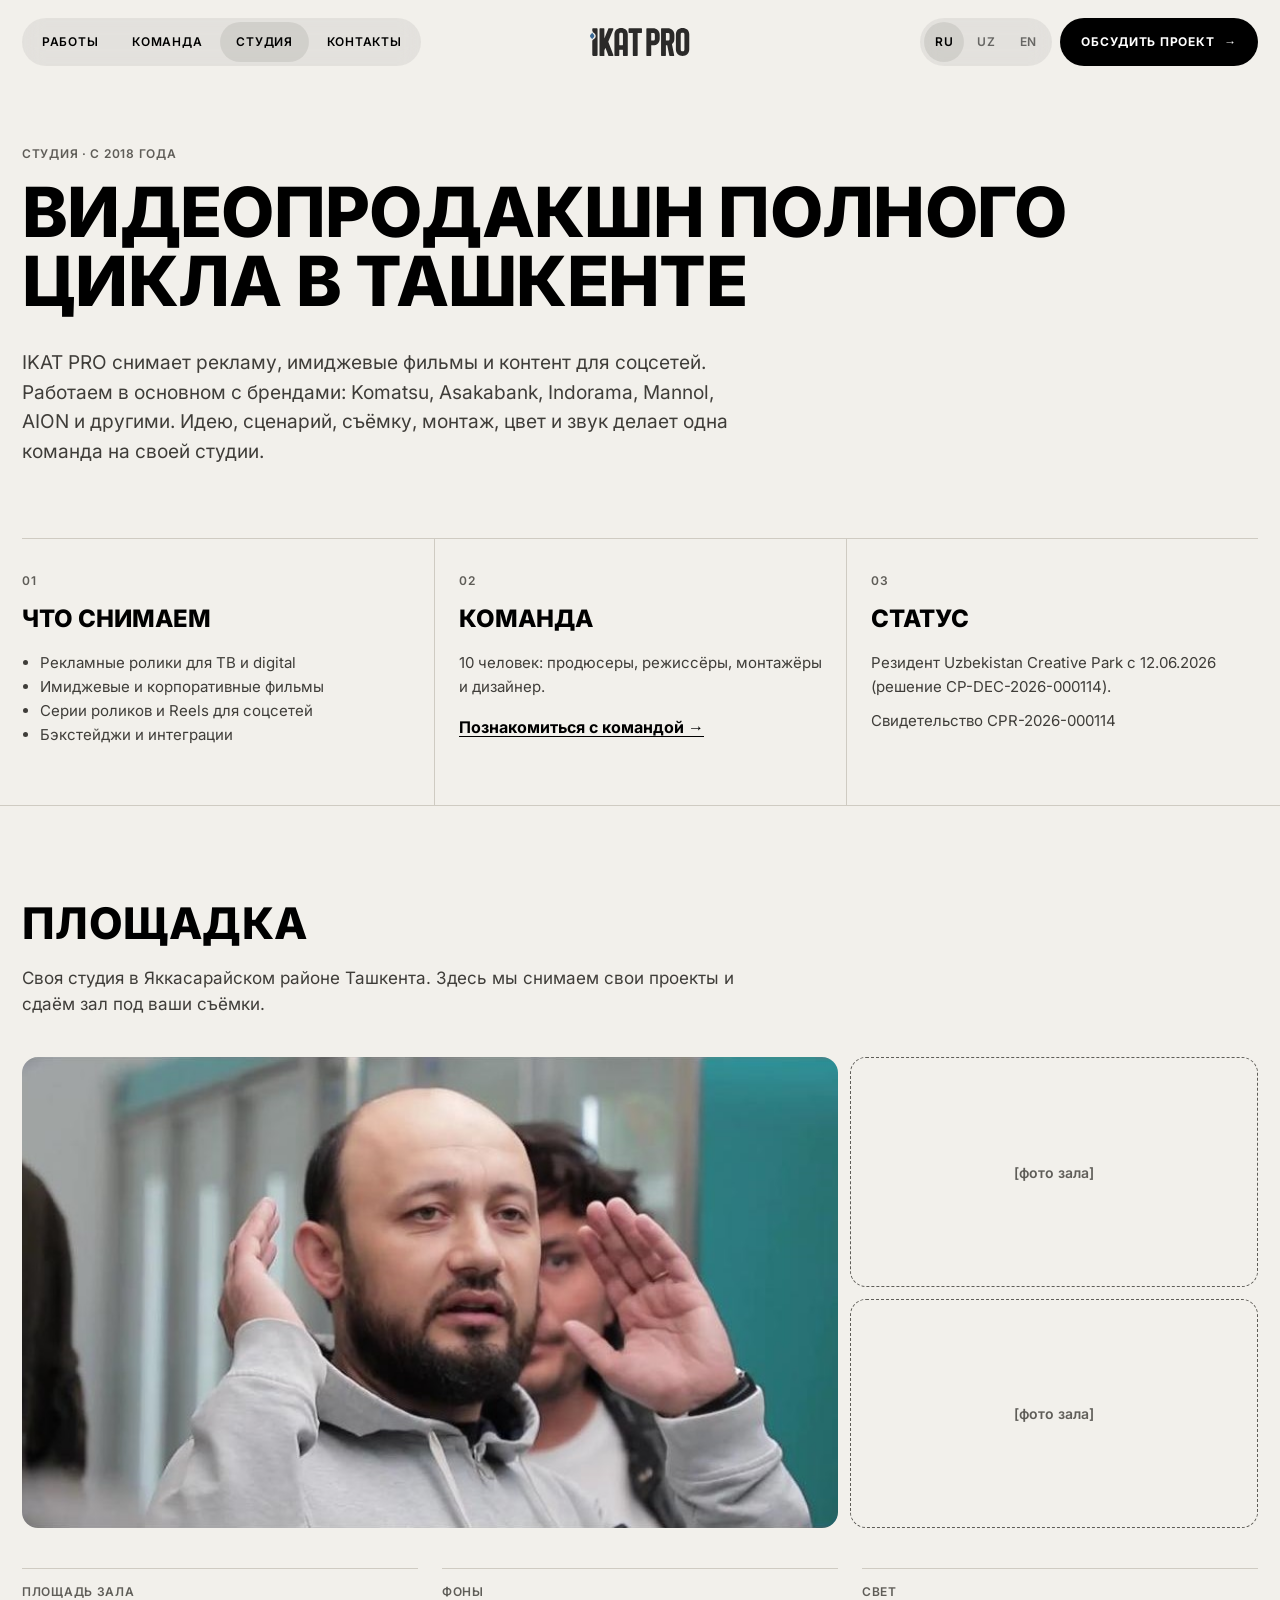
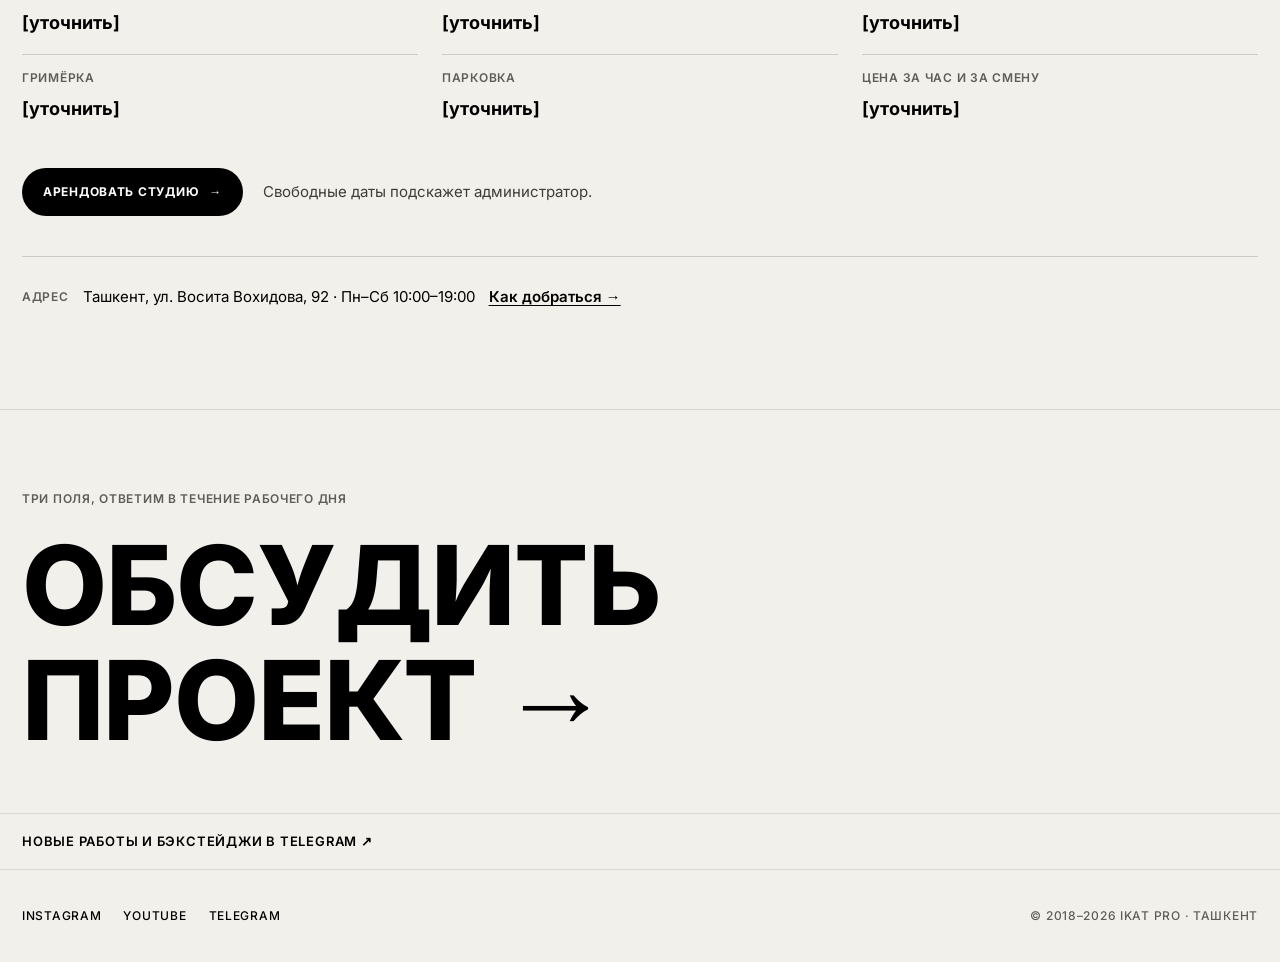
==== commit 9d13c0cc: "Contacts page with map, studio page, four-item menu, language select on phones" ====
--- a/about.html
+++ b/about.html
@@ -3,12 +3,12 @@
 <head>
 <meta charset="utf-8">
 <meta name="viewport" content="width=device-width, initial-scale=1, viewport-fit=cover">
-<title>О нас и контакты · IKAT PRO</title>
+<title>Студия · IKAT PRO</title>
 <meta name="description" content="IKAT PRO: видеопродакшн полного цикла в Ташкенте с 2018 года. Своя студия на ул. Восита Вохидова, 92. Резидент Uzbekistan Creative Park.">
 <link rel="icon" href="assets/logo/favicon.svg" type="image/svg+xml">
 <link rel="preload" href="fonts/inter-cyrillic.woff2" as="font" type="font/woff2" crossorigin>
-<link rel="stylesheet" href="css/fonts.css?v=202611131149">
-<link rel="stylesheet" href="css/style.css?v=202611131149">
+<link rel="stylesheet" href="css/fonts.css?v=202611131231">
+<link rel="stylesheet" href="css/style.css?v=202611131231">
 </head>
 <body class="light" data-title="title.about" data-desc="desc.about">
 <a class="skip" href="#main" data-i18n="skip">К содержанию</a>
@@ -17,7 +17,8 @@
   <nav class="nav cap" aria-label="Основное меню" data-i18n-attr="aria-label:nav.label">
     <a href="index.html#work" data-i18n="nav.work">Работы</a>
     <a href="team.html" data-i18n="nav.team">Команда</a>
-    <a href="about.html#contacts" aria-current="page" data-i18n="nav.contacts">Контакты</a>
+    <a href="about.html" aria-current="page" data-i18n="nav.studio">Студия</a>
+    <a href="contacts.html" data-i18n="nav.contacts">Контакты</a>
   </nav>
   <a class="logo" href="index.html" aria-label="IKAT PRO, на главную" data-i18n-attr="aria-label:logo.label"><svg class="logo-svg" viewBox="0 0 2049 578" fill="none" xmlns="http://www.w3.org/2000/svg" aria-hidden="true" focusable="false"><path d="M1948.94 440.175V136.172C1948.94 119.643 1945.51 108.963 1939.4 103.496C1934.06 98.6646 1924.78 95.9942 1911.05 95.9942C1898.34 95.9942 1888.8 98.5375 1883.08 103.496C1876.47 109.218 1873.29 120.151 1873.29 136.172V440.175C1873.29 456.196 1876.47 467.13 1883.08 472.852C1888.8 477.81 1898.34 480.353 1911.05 480.353C1924.53 480.353 1933.68 477.81 1939.02 473.233C1945.51 467.638 1948.94 456.704 1948.94 440.175ZM2007.17 543.798C1982.63 565.794 1950.47 576.602 1911.05 576.602C1871.64 576.602 1839.47 565.794 1814.93 543.798C1786.84 518.623 1773.23 483.786 1773.23 440.303V136.299C1773.23 92.6882 1786.84 57.851 1814.93 32.6763C1839.47 10.6803 1871.64 0 1911.05 0C1950.47 0 1982.76 10.6803 2007.17 32.6763C2035.27 57.9781 2049 92.8154 2049 136.299V440.303C2049 483.786 2035.14 518.75 2007.17 543.798ZM1642.4 142.148C1642.4 126.382 1639.23 115.193 1632.61 109.09C1627.15 104.131 1617.87 101.97 1604.64 101.97H1573.62C1571.71 101.97 1570.32 102.733 1569.04 104.004C1567.9 105.276 1567.26 106.802 1567.26 108.709V253.272C1567.26 257.468 1569.3 259.63 1573.62 259.63H1604.64C1617.87 259.63 1627.27 257.086 1633 252.128C1639.35 246.66 1642.4 235.727 1642.4 219.452V142.148ZM1700.76 323.329C1699.62 324.346 1697.71 326.381 1694.4 328.796C1692.24 330.449 1691.48 332.611 1691.99 335.154L1738.14 560.581C1739.16 565.286 1738.14 569.354 1735.47 572.787C1732.8 576.22 1728.99 577.873 1724.03 577.873H1651.56C1648.13 577.873 1644.95 576.856 1642.28 574.821C1639.48 572.66 1637.95 569.863 1637.32 566.43L1595.62 360.837C1594.85 357.277 1592.69 355.751 1589.26 355.751H1573.49C1571.59 355.751 1570.06 356.387 1568.92 357.659C1567.65 358.93 1567.14 360.583 1567.14 362.363V563.379C1567.14 567.32 1565.74 570.753 1562.81 573.55C1559.89 576.475 1556.46 577.873 1552.52 577.873H1481.19C1477.25 577.873 1473.82 576.347 1471.02 573.55C1468.09 570.626 1466.7 567.193 1466.7 563.379V20.3429C1466.7 16.4014 1468.09 13.0958 1471.02 10.1714C1473.82 7.37425 1477.38 5.84817 1481.19 5.84817H1604.52C1643.42 5.84817 1675.46 16.9098 1700.63 39.2873C1728.48 63.9534 1742.34 98.2829 1742.34 142.148V219.325C1742.34 263.953 1728.35 298.663 1700.63 323.329H1700.76ZM1301.16 260.392C1314.38 260.392 1323.79 257.85 1329.51 252.891C1335.87 247.424 1338.92 236.49 1338.92 220.215V142.275C1338.92 126.509 1335.74 115.32 1329.13 109.217C1323.66 104.258 1314.38 102.097 1301.16 102.097H1270.14C1268.23 102.097 1266.83 102.86 1265.56 104.132C1264.41 105.403 1263.78 106.929 1263.78 108.836V254.162C1263.78 258.358 1265.81 260.52 1270.14 260.52H1301.16V260.392ZM1397.4 39.2873C1425.25 63.9534 1439.11 98.2829 1439.11 142.148V220.088C1439.11 264.461 1425.25 299.045 1397.4 323.584C1372.74 345.453 1340.7 356.259 1301.29 356.259H1270.26C1268.36 356.259 1266.96 356.896 1265.69 358.294C1264.42 359.693 1263.91 361.218 1263.91 362.998V563.252C1263.91 567.193 1262.51 570.626 1259.58 573.423C1256.66 576.347 1253.23 577.746 1249.29 577.746H1177.96C1174.02 577.746 1170.59 576.22 1167.79 573.423C1164.86 570.499 1163.47 567.066 1163.47 563.252V20.2156C1163.47 16.2741 1164.86 12.9685 1167.79 10.0442C1170.59 7.24698 1174.15 5.72167 1177.96 5.72167H1301.29C1340.19 5.72167 1372.23 16.9097 1397.4 39.1601V39.2873ZM1058.19 5.84817C1062.13 5.84817 1065.57 7.37425 1068.36 10.1714C1071.29 13.0958 1072.69 16.5285 1072.69 20.3429V87.7295C1072.69 91.7981 1071.29 95.1044 1068.36 97.7744C1065.57 100.572 1062.01 101.97 1058.19 101.97H990.428C988.521 101.97 987.121 102.606 985.85 104.004C984.833 105.276 984.071 106.802 984.071 108.709V563.379C984.071 567.32 982.545 570.626 979.747 573.55C976.823 576.347 973.391 577.873 969.576 577.873H898.123C894.182 577.873 890.877 576.347 887.952 573.55C885.155 570.626 883.629 567.193 883.629 563.379V108.709C883.629 106.802 883.12 105.276 881.849 104.004C880.705 102.606 879.179 101.97 877.272 101.97H809.506C805.565 101.97 802.259 100.572 799.59 97.7744C796.792 95.1044 795.394 91.671 795.394 87.7295V20.3429C795.394 16.4014 796.792 13.0958 799.59 10.1714C802.259 7.37425 805.692 5.84817 809.506 5.84817H1058.19ZM604.683 136.299V347.614C604.683 351.809 606.717 353.844 610.913 353.844H673.212C675.119 353.844 676.645 353.208 677.916 352.064C679.187 350.793 679.95 349.394 679.95 347.614V136.299C679.95 119.77 676.644 109.09 670.542 103.623C665.074 98.7911 655.794 96.1215 642.189 96.1215C628.585 96.1215 619.94 98.6639 614.218 103.623C607.861 109.09 604.81 120.024 604.81 136.299H604.683ZM518.736 577.746C514.794 577.746 511.362 576.22 508.565 573.55C505.64 570.753 504.115 567.32 504.115 563.506V136.299C504.115 92.6882 517.846 57.851 545.944 32.6763C570.482 10.6803 602.649 0 642.062 0C681.476 0 713.769 10.6803 738.18 32.6763C766.278 57.9781 779.883 92.8154 779.883 136.299V563.506C779.883 567.448 778.484 570.753 775.687 573.55C773.017 576.22 769.584 577.746 765.77 577.746H694.063C689.995 577.746 686.688 576.22 684.018 573.55C681.221 570.753 679.823 567.32 679.823 563.506V456.704C679.823 454.797 679.06 453.398 677.789 452C676.517 450.728 674.992 449.966 673.084 449.966H610.785C609.005 449.966 607.48 450.728 606.336 452C605.191 453.398 604.556 454.797 604.556 456.704V563.506C604.556 567.448 603.03 570.753 600.106 573.55C597.309 576.22 593.749 577.746 589.935 577.746H518.608H518.736ZM482.628 558.165C484.408 563.251 483.9 567.701 480.975 571.643C478.051 575.839 474.11 578 469.151 578H382.569L380.916 573.677L320.524 412.203C320.524 412.203 320.015 411.441 319.507 411.441C318.998 411.441 318.617 411.695 318.236 412.203L297.003 457.849C297.003 457.849 296.621 459.374 296.621 460.646V578H210.674C206.733 578 203.3 576.475 200.503 573.677C197.579 570.753 196.18 567.32 196.18 563.506V20.4701C196.18 16.5286 197.579 13.223 200.503 10.2987C203.3 7.50152 206.86 5.97544 210.674 5.97544H282C286.069 5.97544 289.374 7.50152 292.298 10.2987C295.095 13.223 296.621 16.6558 296.621 20.4701V208.517C296.621 209.28 296.876 209.789 297.384 209.789C298.147 209.789 298.656 209.535 298.91 209.026L378.118 15.1303C380.788 9.15446 385.238 6.1027 391.595 6.1027H468.77C473.982 6.1027 478.051 8.26417 480.975 12.4599C483.772 16.6557 484.154 21.2333 482.246 26.3191L376.974 281.625C376.339 283.278 376.339 284.677 376.974 286.33L482.628 558.547V558.165Z" fill="currentColor"/><path d="M136.553 5.97544H66.6256C55.9458 5.97544 47.555 14.8761 47.3007 25.5562L46.6644 44.3734C45.1387 94.4685 118.626 106.165 117.864 163.126C117.101 230.004 46.5373 227.335 46.6644 272.471L47.3007 558.42C47.3007 569.1 55.9458 578 66.6256 578H136.553C147.233 578 156.133 569.227 156.133 558.42V25.429C156.133 14.6217 147.36 5.84817 136.553 5.84817" fill-rule="evenodd" clip-rule="evenodd" fill="currentColor"/><path d="M44.8842 231.914C38.1457 206.103 0.384598 199.492 0.00317654 166.053C-0.378245 128.418 33.6958 131.978 44.8842 93.4527C56.0725 132.105 90.1458 128.418 89.7644 166.053C89.383 199.619 51.6226 206.103 44.8842 231.914Z" fill-rule="evenodd" clip-rule="evenodd" fill="#396894"/></svg></a>
   <div class="hdr-right">
@@ -26,13 +27,14 @@
       <button type="button" data-lang="uz" aria-pressed="false">UZ</button>
       <button type="button" data-lang="en" aria-pressed="false">EN</button>
     </div>
+    <select class="lang-sel" aria-label="Язык сайта" data-i18n-attr="aria-label:lang.label"><option value="ru">RU</option><option value="uz">UZ</option><option value="en">EN</option></select>
     <button type="button" class="btn btn-white" data-form=""><span><span data-i18n="cta.short">Обсудить</span><span class="ctx" data-i18n="cta.ctx"> проект</span></span><span class="arr" aria-hidden="true">→</span></button>
   </div>
 </header>
 
 <main id="main" tabindex="-1">
   <section class="about-hero">
-    <span class="eyebrow rv" data-i18n="about.eyebrow">О нас · с 2018 года</span>
+    <span class="eyebrow rv" data-i18n="about.eyebrow">Студия · с 2018 года</span>
     <h1 class="rv" data-i18n="about.title">Видеопродакшн полного цикла в Ташкенте</h1>
     <p class="rv" data-i18n="about.text">IKAT PRO снимает рекламу, имиджевые фильмы и контент для соцсетей. Работаем в основном с брендами: Komatsu, Asakabank, Indorama, Mannol, AION и другими. Идею, сценарий, съёмку, монтаж, цвет и звук делает одна команда на своей студии.</p>
   </section>
@@ -50,8 +52,9 @@
     </section>
     <section class="about-col rv">
       <span class="eyebrow">02</span>
-      <h2 data-i18n="about.c2">Студия</h2>
-      <p><span data-i18n-html="about.c2t">Ташкент, Яккасарайский район, ул. Восита Вохидова, 92.<br>Пн–Сб 10:00–19:00.</span></p>
+      <h2 data-i18n="st.teamT">Команда</h2>
+      <p data-i18n="st.teamP">10 человек: продюсеры, режиссёры, монтажёры и дизайнер.</p>
+      <a href="team.html" data-i18n="st.teamL">Познакомиться с командой →</a>
     </section>
     <section class="about-col rv">
       <span class="eyebrow">03</span>
@@ -61,35 +64,27 @@
     </section>
   </div>
 
-  <figure class="about-wide rv" style="margin:0">
-    <img src="assets/img/D-JqrXoXZ44.jpg" alt="Съёмка на площадке IKAT PRO" data-i18n-attr="alt:about.photo" width="1280" height="720" loading="lazy">
-  </figure>
-
-  <section id="contacts" class="contacts" aria-labelledby="contacts-title">
-    <h2 class="h2 rv" id="contacts-title" data-i18n="contacts.title">Кому написать</h2>
-    <div class="contact-grid" data-stagger>
-      <div class="contact rv">
-        <span class="eyebrow" data-i18n="c.ads">Реклама и фильмы</span>
-        <span class="contact-name" data-uz="Sabrin Asadova" data-en="Sabrin Asadova">Сабрин Асадова</span>
-        <a href="tel:+998773779911" data-tg="contacts">+998 77 377 99 11</a>
-        <a href="mailto:info@ikatpro.uz">info@ikatpro.uz</a>
-        <a href="https://t.me/Ikat_pro_ad?start=ads" target="_blank" rel="noopener" data-tg="contacts" data-i18n="c.tg" aria-label="Telegram студии: реклама и фильмы" data-i18n-attr="aria-label:c.tga.ads">Telegram студии ↗</a>
-      </div>
-      <div class="contact rv">
-        <span class="eyebrow" data-i18n="c.studio">Аренда студии</span>
-        <span class="contact-name" data-uz="Sharofat Maxmudova" data-en="Sharofat Makhmudova">Шарофат Махмудова</span>
-        <a href="mailto:studio@ikatpro.uz">studio@ikatpro.uz</a>
-        <a href="https://t.me/Ikat_pro_ad?start=studio" target="_blank" rel="noopener" data-tg="contacts" data-i18n="c.tg" aria-label="Telegram студии: аренда" data-i18n-attr="aria-label:c.tga.studio">Telegram студии ↗</a>
-      </div>
-      <div class="contact rv">
-        <span class="eyebrow" data-i18n="c.smm">Соцсети и SMM</span>
-        <span class="contact-name" data-uz="Izzatilla Nigmatullaev" data-en="Izzatilla Nigmatullaev">Иззатилла Нигматуллаев</span>
-        <a href="mailto:smm@ikatpro.uz">smm@ikatpro.uz</a>
-        <a href="https://t.me/Ikat_pro_ad?start=smm" target="_blank" rel="noopener" data-tg="contacts" data-i18n="c.tg" aria-label="Telegram студии: соцсети и SMM" data-i18n-attr="aria-label:c.tga.smm">Telegram студии ↗</a>
-      </div>
+  <section class="st-space" aria-labelledby="space-title">
+    <h2 class="h2 rv" id="space-title" data-i18n="st.space">Площадка</h2>
+    <p class="st-lead rv" data-i18n="st.spaceP">Своя студия в Яккасарайском районе Ташкента. Здесь мы снимаем свои проекты и сдаём зал под ваши съёмки.</p>
+    <div class="st-gal rv">
+      <img src="assets/img/frame-saxovat-bts.jpg" alt="Бэкстейдж съёмки IKAT PRO" data-i18n-attr="alt:st.photo" width="1280" height="720" loading="lazy">
+      <div class="st-ph" data-i18n="st.ph">[фото зала]</div>
+      <div class="st-ph" data-i18n="st.ph">[фото зала]</div>
     </div>
-    <p class="where rv"><span class="eyebrow" data-i18n="c.where">Студия</span> <span data-i18n="c.address">Ташкент, ул. Восита Вохидова, 92 · Пн–Сб 10:00–19:00</span> <a href="https://yandex.uz/maps/?text=%D0%A2%D0%B0%D1%88%D0%BA%D0%B5%D0%BD%D1%82%2C%20%D1%83%D0%BB%D0%B8%D1%86%D0%B0%20%D0%92%D0%BE%D1%81%D0%B8%D1%82%D0%B0%20%D0%92%D0%BE%D1%85%D0%B8%D0%B4%D0%BE%D0%B2%D0%B0%2C%2092" target="_blank" rel="noopener" data-i18n="c.map">Открыть на карте ↗</a></p>
-    <p class="jobs"><span data-i18n="c.jobs">Резюме</span>: <a href="mailto:jobs@ikatpro.uz">jobs@ikatpro.uz</a> · <span data-i18n="c.mail">Почта</span>: <a href="mailto:info@ikatpro.uz">info@ikatpro.uz</a> · <span data-i18n="c.phone">Телефон</span>: <a href="tel:+998773779911" data-tg="contacts">+998 77 377 99 11</a></p>
+    <dl class="st-facts rv">
+      <div><dt data-i18n="st.s1">Площадь зала</dt><dd data-i18n="st.tbd">[уточнить]</dd></div>
+      <div><dt data-i18n="st.s2">Фоны</dt><dd data-i18n="st.tbd">[уточнить]</dd></div>
+      <div><dt data-i18n="st.s3">Свет</dt><dd data-i18n="st.tbd">[уточнить]</dd></div>
+      <div><dt data-i18n="st.s4">Гримёрка</dt><dd data-i18n="st.tbd">[уточнить]</dd></div>
+      <div><dt data-i18n="st.s5">Парковка</dt><dd data-i18n="st.tbd">[уточнить]</dd></div>
+      <div><dt data-i18n="st.s6">Цена за час и за смену</dt><dd data-i18n="st.tbd">[уточнить]</dd></div>
+    </dl>
+    <div class="st-cta rv">
+      <button type="button" class="btn btn-white" data-form="Аренда студии"><span data-i18n="dir3.btn">Арендовать студию</span><span class="arr" aria-hidden="true">→</span></button>
+      <span data-i18n="st.note">Свободные даты подскажет администратор.</span>
+    </div>
+    <p class="where rv"><span class="eyebrow" data-i18n="ct.addrL">Адрес</span> <span data-i18n="c.address">Ташкент, ул. Восита Вохидова, 92 · Пн–Сб 10:00–19:00</span> <a href="contacts.html#map" data-i18n="st.how">Как добраться →</a></p>
   </section>
 </main>
 
@@ -112,19 +107,15 @@
 <nav class="dock" aria-label="Меню" data-i18n-attr="aria-label:dock.label">
   <a href="index.html#work" data-i18n="nav.work">Работы</a>
   <a href="team.html" data-i18n="nav.team">Команда</a>
-  <a href="about.html#contacts" aria-current="page" data-i18n="nav.contacts">Контакты</a>
-  <span class="dock-lang" role="group" aria-label="Язык сайта" data-i18n-attr="aria-label:lang.label">
-    <button type="button" data-lang="ru" aria-pressed="true">RU</button>
-    <button type="button" data-lang="uz" aria-pressed="false">UZ</button>
-    <button type="button" data-lang="en" aria-pressed="false">EN</button>
-  </span>
+  <a href="about.html" aria-current="page" data-i18n="nav.studio">Студия</a>
+  <a href="contacts.html" data-i18n="nav.contacts">Контакты</a>
 </nav>
 
-<script src="data/works.js?v=202611131149"></script>
-<script src="data/letters.js?v=202611131149"></script>
-<script src="js/i18n.js?v=202611131149"></script>
-<script src="js/track.js?v=202611131149"></script>
-<script src="js/form.js?v=202611131149"></script>
-<script src="js/main.js?v=202611131149"></script>
+<script src="data/works.js?v=202611131231"></script>
+<script src="data/letters.js?v=202611131231"></script>
+<script src="js/i18n.js?v=202611131231"></script>
+<script src="js/track.js?v=202611131231"></script>
+<script src="js/form.js?v=202611131231"></script>
+<script src="js/main.js?v=202611131231"></script>
 </body>
 </html>
--- a/css/style.css
+++ b/css/style.css
@@ -3400,3 +3400,355 @@
     transition: none;
   }
 }
+
+/* ═══════════ Контакты, студия, меню из четырёх пунктов ═══════════ */
+
+/* Языки на телефоне: список в шапке вместо кнопок в нижнем меню. */
+.lang-sel {
+  display: none;
+  height: 44px;
+  padding: 0 12px;
+  border: 0;
+  border-radius: 999px;
+  background: rgba(20, 20, 20, 0.72);
+  color: #fff;
+  font: inherit;
+  font-size: 12px;
+  font-weight: 600;
+  letter-spacing: 0.06em;
+  cursor: pointer;
+  -webkit-appearance: none;
+  appearance: none;
+}
+
+.lang-sel option {
+  background: #fff;
+  color: #000;
+}
+
+.light .lang-sel {
+  background: rgba(0, 0, 0, 0.06);
+  color: #000;
+}
+
+@media (max-width: 760px) {
+  .hdr .lang-sel {
+    display: block;
+  }
+}
+
+@media (max-width: 1024px) {
+  .wp-tools .lang-sel {
+    display: block;
+  }
+
+  .dock a {
+    padding: 0 12px;
+  }
+}
+
+@media (max-width: 380px) {
+  .dock a {
+    padding: 0 8px;
+  }
+}
+
+/* ——— Главная: короткие контакты ——— */
+
+.hc .h2 {
+  margin-bottom: 28px;
+}
+
+.hc-row {
+  display: flex;
+  flex-wrap: wrap;
+  align-items: center;
+  gap: 4px 44px;
+  padding: 18px 0;
+  border-top: 1px solid var(--line-3);
+  border-bottom: 1px solid var(--line-3);
+}
+
+.hc-row a {
+  display: inline-flex;
+  align-items: center;
+  min-height: 48px;
+  font-size: clamp(20px, 2.2vw, 32px);
+  font-weight: 800;
+  letter-spacing: -0.01em;
+}
+
+.hc-row a:hover,
+.hc-note a:hover {
+  text-decoration: underline;
+  text-underline-offset: 4px;
+}
+
+.hc-note {
+  display: flex;
+  flex-wrap: wrap;
+  align-items: center;
+  gap: 4px 18px;
+  margin: 0;
+  padding-top: 12px;
+  color: var(--muted-2);
+  font-size: 15px;
+}
+
+.hc-note a {
+  display: inline-flex;
+  align-items: center;
+  min-height: 44px;
+  color: var(--fg);
+  font-weight: 700;
+  text-decoration: underline;
+  text-underline-offset: 3px;
+}
+
+/* ——— Страница «Контакты» ——— */
+
+.ct-phone {
+  display: inline-flex;
+  align-items: center;
+  min-height: 48px;
+  margin-top: 28px;
+  font-size: clamp(28px, 4vw, 56px);
+  font-weight: 800;
+  letter-spacing: -0.01em;
+}
+
+.ct-phone:hover {
+  text-decoration: underline;
+  text-underline-offset: 6px;
+}
+
+.light .contacts {
+  border-top-color: var(--line-3);
+}
+
+.ct-map {
+  display: grid;
+  grid-template-columns: minmax(0, 5fr) minmax(0, 7fr);
+  gap: 48px;
+  align-items: start;
+  padding: 96px var(--pad);
+  border-top: 1px solid var(--line-3);
+}
+
+.ct-map-txt p {
+  max-width: 480px;
+  margin: 20px 0 0;
+  color: var(--muted-2);
+  font-size: 17px;
+  line-height: 1.55;
+}
+
+.ct-facts {
+  margin: 32px 0 0;
+}
+
+.ct-facts div {
+  display: grid;
+  grid-template-columns: 130px minmax(0, 1fr);
+  gap: 12px;
+  padding: 14px 0;
+  border-top: 1px solid var(--line-3);
+  font-size: 15px;
+  line-height: 1.45;
+}
+
+.ct-facts dt {
+  color: var(--muted);
+}
+
+.ct-facts dd {
+  margin: 0;
+  font-weight: 600;
+}
+
+.ct-actions {
+  display: flex;
+  flex-wrap: wrap;
+  gap: 10px;
+  margin-top: 24px;
+}
+
+.ct-map-box {
+  position: relative;
+  height: 440px;
+  overflow: hidden;
+  border: 1px solid var(--line-3);
+  border-radius: 20px;
+  background: #e4e1da;
+}
+
+.ct-map-box iframe {
+  display: block;
+  width: 100%;
+  height: 100%;
+  border: 0;
+}
+
+.ct-map-cover {
+  display: none;
+}
+
+/* На сенсорном экране карта не перехватывает прокрутку, пока по ней не нажали. */
+@media (hover: none) {
+  .ct-map-box:not(.live) iframe {
+    pointer-events: none;
+  }
+
+  .ct-map-box:not(.live) .ct-map-cover {
+    position: absolute;
+    inset: 0;
+    display: flex;
+    align-items: flex-end;
+    justify-content: center;
+    padding: 0 0 16px;
+    border: 0;
+    background: none;
+    cursor: pointer;
+  }
+
+  .ct-map-cover span {
+    padding: 10px 16px;
+    border-radius: 999px;
+    background: #000;
+    color: #fff;
+    font-size: 13px;
+    font-weight: 600;
+  }
+}
+
+.ct-jobs {
+  padding: 20px var(--pad) 56px;
+  border-top: 1px solid var(--line-3);
+}
+
+/* ——— Страница «Студия»: площадка ——— */
+
+.st-space {
+  padding: 96px var(--pad) 72px;
+  border-top: 1px solid var(--line-3);
+}
+
+.st-lead {
+  max-width: 720px;
+  margin: 20px 0 0;
+  color: var(--muted-2);
+  font-size: 17px;
+  line-height: 1.55;
+}
+
+.st-gal {
+  display: grid;
+  grid-template-columns: minmax(0, 2fr) minmax(0, 1fr);
+  gap: 12px;
+  margin-top: 40px;
+}
+
+.st-gal img {
+  width: 100%;
+  height: 100%;
+  min-height: 0;
+  aspect-ratio: 16 / 9;
+  border-radius: 16px;
+  object-fit: cover;
+}
+
+.st-gal img:first-child {
+  grid-row: 1 / 3;
+  aspect-ratio: auto;
+}
+
+/* Место под фото зала: настоящие снимки пришлёт студия. */
+.st-ph {
+  display: grid;
+  place-items: center;
+  aspect-ratio: 16 / 9;
+  border: 1px dashed var(--muted);
+  border-radius: 16px;
+  color: var(--muted);
+  font-size: 14px;
+  font-weight: 600;
+}
+
+.st-facts {
+  display: grid;
+  grid-template-columns: repeat(3, minmax(0, 1fr));
+  gap: 0 24px;
+  margin: 40px 0 0;
+}
+
+.st-facts div {
+  padding: 14px 0 18px;
+  border-top: 1px solid var(--line-3);
+}
+
+.st-facts dt {
+  color: var(--muted);
+  font-size: 12px;
+  font-weight: 600;
+  letter-spacing: 0.06em;
+  text-transform: uppercase;
+}
+
+.st-facts dd {
+  margin: 8px 0 0;
+  font-size: 18px;
+  font-weight: 700;
+}
+
+.st-cta {
+  display: flex;
+  flex-wrap: wrap;
+  align-items: center;
+  gap: 12px 20px;
+  margin: 28px 0 40px;
+  color: var(--muted-2);
+  font-size: 15px;
+}
+
+@media (max-width: 860px) {
+  .ct-map {
+    grid-template-columns: 1fr;
+    gap: 32px;
+    padding: 56px var(--pad);
+  }
+
+  .ct-map-box {
+    height: 320px;
+  }
+
+  .st-space {
+    padding: 56px var(--pad) 40px;
+  }
+
+  .st-gal {
+    grid-template-columns: repeat(2, minmax(0, 1fr));
+    gap: 8px;
+  }
+
+  .st-gal img:first-child {
+    grid-column: 1 / 3;
+    grid-row: auto;
+    aspect-ratio: 16 / 9;
+  }
+
+  .st-facts {
+    grid-template-columns: repeat(2, minmax(0, 1fr));
+    gap: 0 16px;
+  }
+
+  .ct-facts div {
+    grid-template-columns: 110px minmax(0, 1fr);
+  }
+}
+
+/* Длинное слово в заголовке помещается на экране 360 px. */
+@media (max-width: 760px) {
+  .about-hero h1 {
+    font-size: clamp(28px, 8.6vw, 40px);
+  }
+}
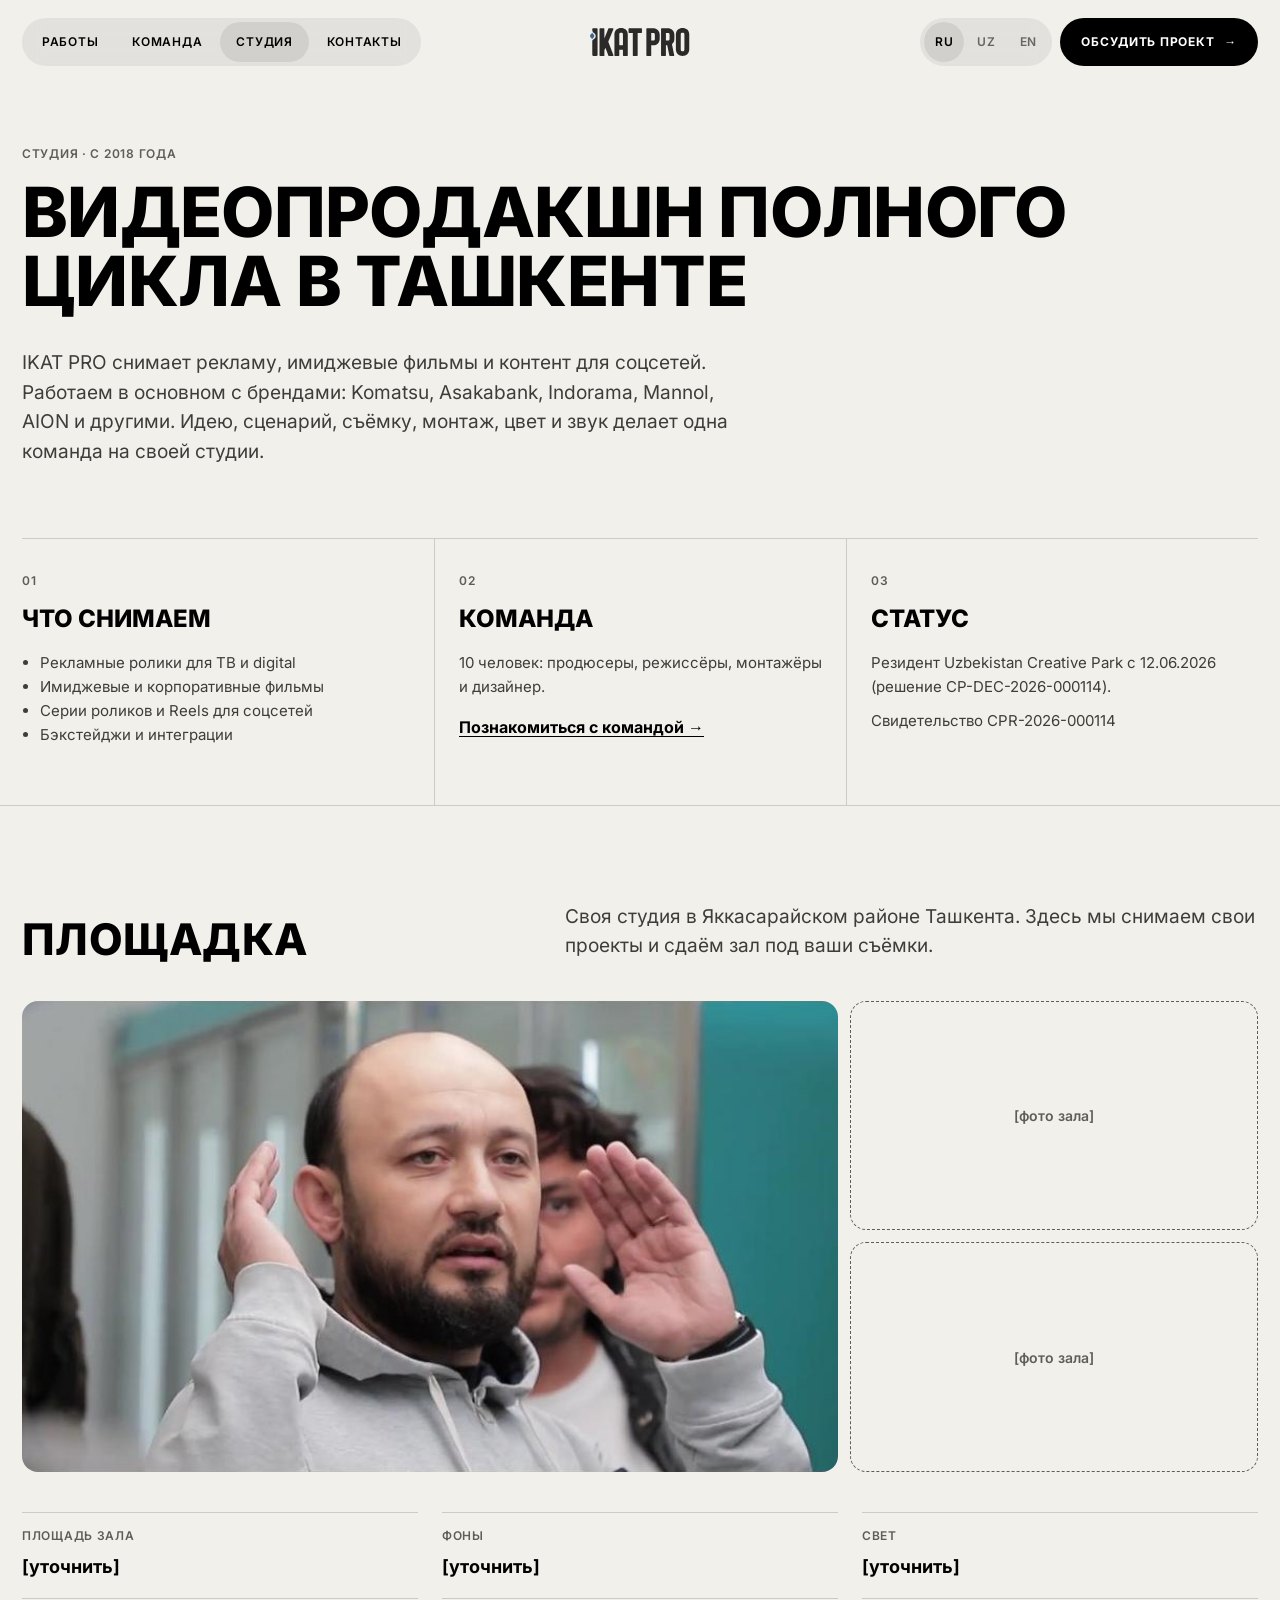
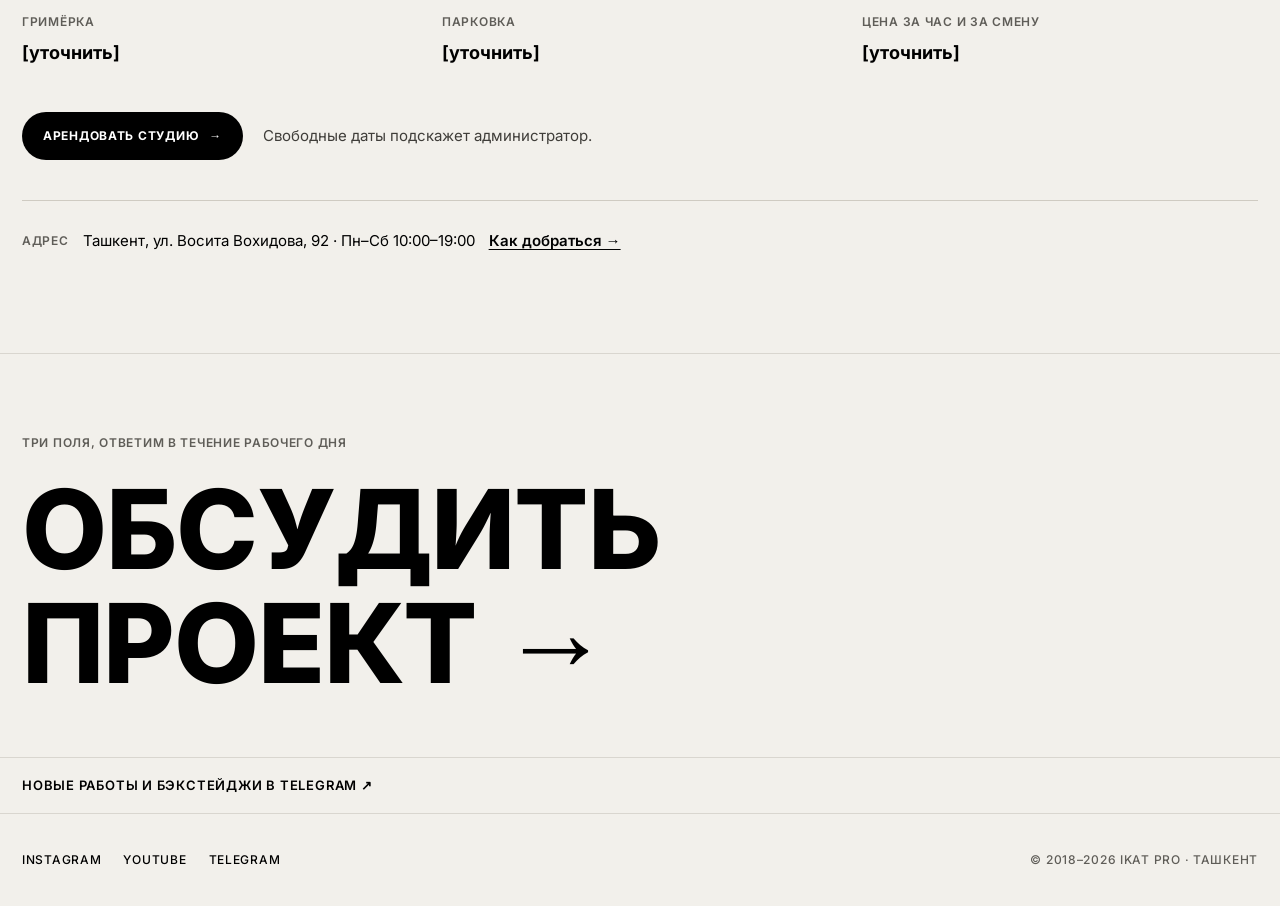
==== commit bc7d8ea3: "Post-test fixes: form on phones, team hints and leads, contacts hero, work page CTA" ====
--- a/about.html
+++ b/about.html
@@ -7,8 +7,8 @@
 <meta name="description" content="IKAT PRO: видеопродакшн полного цикла в Ташкенте с 2018 года. Своя студия на ул. Восита Вохидова, 92. Резидент Uzbekistan Creative Park.">
 <link rel="icon" href="assets/logo/favicon.svg" type="image/svg+xml">
 <link rel="preload" href="fonts/inter-cyrillic.woff2" as="font" type="font/woff2" crossorigin>
-<link rel="stylesheet" href="css/fonts.css?v=202611131231">
-<link rel="stylesheet" href="css/style.css?v=202611131231">
+<link rel="stylesheet" href="css/fonts.css?v=202611140200">
+<link rel="stylesheet" href="css/style.css?v=202611140200">
 </head>
 <body class="light" data-title="title.about" data-desc="desc.about">
 <a class="skip" href="#main" data-i18n="skip">К содержанию</a>
@@ -65,8 +65,10 @@
   </div>
 
   <section class="st-space" aria-labelledby="space-title">
+    <div class="st-head">
     <h2 class="h2 rv" id="space-title" data-i18n="st.space">Площадка</h2>
     <p class="st-lead rv" data-i18n="st.spaceP">Своя студия в Яккасарайском районе Ташкента. Здесь мы снимаем свои проекты и сдаём зал под ваши съёмки.</p>
+    </div>
     <div class="st-gal rv">
       <img src="assets/img/frame-saxovat-bts.jpg" alt="Бэкстейдж съёмки IKAT PRO" data-i18n-attr="alt:st.photo" width="1280" height="720" loading="lazy">
       <div class="st-ph" data-i18n="st.ph">[фото зала]</div>
@@ -111,11 +113,11 @@
   <a href="contacts.html" data-i18n="nav.contacts">Контакты</a>
 </nav>
 
-<script src="data/works.js?v=202611131231"></script>
-<script src="data/letters.js?v=202611131231"></script>
-<script src="js/i18n.js?v=202611131231"></script>
-<script src="js/track.js?v=202611131231"></script>
-<script src="js/form.js?v=202611131231"></script>
-<script src="js/main.js?v=202611131231"></script>
+<script src="data/works.js?v=202611140200"></script>
+<script src="data/letters.js?v=202611140200"></script>
+<script src="js/i18n.js?v=202611140200"></script>
+<script src="js/track.js?v=202611140200"></script>
+<script src="js/form.js?v=202611140200"></script>
+<script src="js/main.js?v=202611140200"></script>
 </body>
 </html>
--- a/css/style.css
+++ b/css/style.css
@@ -3752,3 +3752,236 @@
     font-size: clamp(28px, 8.6vw, 40px);
   }
 }
+
+/* ═══════════ Правки после теста с десятью посетителями ═══════════ */
+
+/* ——— Форма ——— */
+
+/* Поле «Задача» в несколько строк: текст виден целиком. */
+.inp-area {
+  display: block;
+  height: auto;
+  min-height: 52px;
+  max-height: 132px;
+  padding: 14px 0 10px;
+  line-height: 1.4;
+  resize: none;
+  overflow-y: auto;
+}
+
+/* Рамка фокуса не наезжает на подпись поля. */
+.inp:focus-visible {
+  outline-offset: 2px;
+}
+
+/* Telegram в форме — запасной путь: ссылка рядом с главной кнопкой. */
+.form-actions {
+  align-items: center;
+}
+
+.form-actions .btn-line {
+  min-height: 44px;
+  padding: 0 8px;
+  border-color: transparent;
+  background: none;
+  color: #cfcfcf;
+  letter-spacing: 0.02em;
+  text-decoration: underline;
+  text-underline-offset: 4px;
+  text-transform: none;
+}
+
+.form-actions .btn-line:hover {
+  background: none;
+  color: #fff;
+}
+
+.nb {
+  white-space: nowrap;
+}
+
+/* Телефон: форма плотнее, кнопки идут за полями и не закрывают третье поле. */
+@media (max-width: 760px) {
+  .form-actions {
+    position: static;
+    margin: 4px 0 0;
+    padding: 0;
+    background: none;
+  }
+
+  .form {
+    gap: 12px;
+  }
+
+  .form-lead {
+    margin-top: 6px;
+    font-size: 14px;
+  }
+
+  .kinds .chip {
+    min-height: 40px;
+    padding: 0 12px;
+    font-size: 13px;
+  }
+
+  .inp {
+    height: 44px;
+  }
+
+  .inp-area {
+    height: auto;
+    min-height: 44px;
+    padding: 10px 0 8px;
+  }
+}
+
+/* ——— Команда ——— */
+
+.team-hint {
+  display: none;
+}
+
+.person-lead {
+  align-self: flex-start;
+  display: inline-flex;
+  align-items: center;
+  gap: 5px;
+  min-height: 44px;
+  margin-top: 2px;
+  color: #fff;
+  font-size: 13px;
+  font-weight: 600;
+  text-decoration: underline;
+  text-underline-offset: 3px;
+}
+
+@media (min-width: 1100px) {
+  .team-title {
+    margin-bottom: 8px;
+  }
+
+  .team-hint {
+    display: block;
+    margin: 0 0 36px;
+    color: #9a9a9a;
+    font-size: 14px;
+  }
+
+  .team-grid {
+    grid-template-columns: minmax(0, 1fr) clamp(280px, 26vw, 460px);
+  }
+
+  .person-name {
+    color: #666;
+  }
+
+  .person-lead {
+    min-height: 32px;
+    margin-top: 4px;
+    color: #9a9a9a;
+    font-size: 12px;
+  }
+
+  .person.on .person-lead,
+  .person-lead:hover {
+    color: #fff;
+  }
+}
+
+/* ——— Контакты ——— */
+
+#map,
+#who {
+  scroll-margin-top: 84px;
+}
+
+.contact-ava {
+  width: 64px;
+  height: 64px;
+  margin: 10px 0 8px;
+  border-radius: 999px;
+  object-fit: cover;
+  object-position: center 18%;
+  filter: grayscale(1);
+}
+
+.ct-team {
+  margin: 0;
+  padding-top: 8px;
+}
+
+.ct-team a {
+  display: inline-flex;
+  align-items: center;
+  min-height: 44px;
+  font-weight: 700;
+  text-decoration: underline;
+  text-underline-offset: 3px;
+}
+
+.ct-hero-r {
+  display: flex;
+  flex-direction: column;
+  align-items: flex-start;
+  margin-top: 24px;
+}
+
+.ct-hero-r a {
+  display: inline-flex;
+  align-items: center;
+  min-height: 44px;
+  font-size: 18px;
+  font-weight: 600;
+}
+
+.ct-hero-r a:hover {
+  text-decoration: underline;
+  text-underline-offset: 4px;
+}
+
+.ct-hero-r .ct-phone {
+  min-height: 56px;
+  margin-top: 0;
+  font-size: clamp(28px, 4vw, 56px);
+  font-weight: 800;
+}
+
+/* Широкий экран: правая половина занята. */
+@media (min-width: 1100px) {
+  .ct-hero {
+    display: grid;
+    grid-template-columns: minmax(0, 7fr) minmax(0, 5fr);
+    gap: 48px;
+    align-items: end;
+  }
+
+  .ct-hero-r {
+    margin-top: 0;
+  }
+
+  .st-head {
+    display: grid;
+    grid-template-columns: minmax(0, 5fr) minmax(0, 7fr);
+    gap: 48px;
+    align-items: end;
+  }
+
+  .st-head .st-lead {
+    margin-top: 0;
+    font-size: 19px;
+  }
+}
+
+/* ——— Страница работы: кнопка заявки видна в первом экране ——— */
+@media (min-width: 761px) {
+  .player {
+    max-height: calc(100svh - 300px);
+  }
+}
+
+/* Работа с несколькими версиями ролика: под плеером ещё ряд кнопок, плеер чуть ниже. */
+@media (min-width: 761px) {
+  section:has(> .episodes) > .player {
+    max-height: calc(100svh - 364px);
+  }
+}
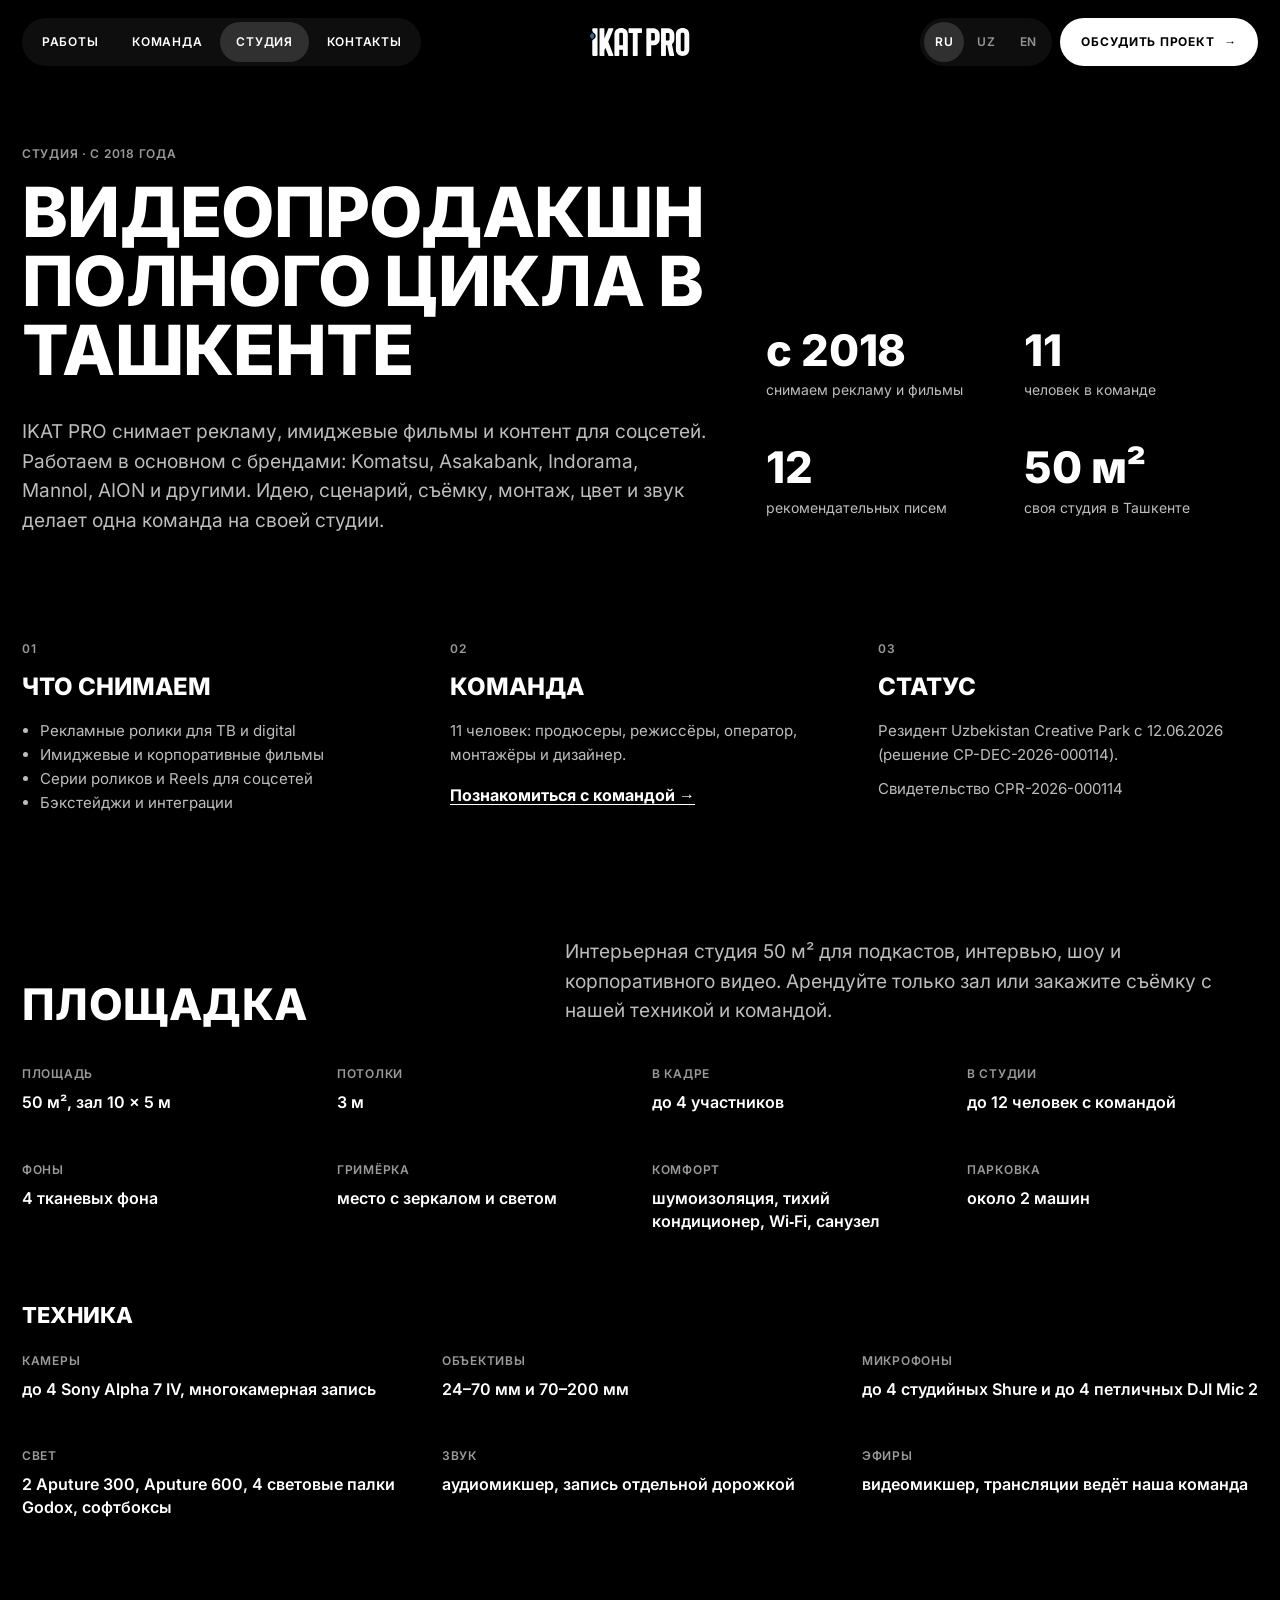
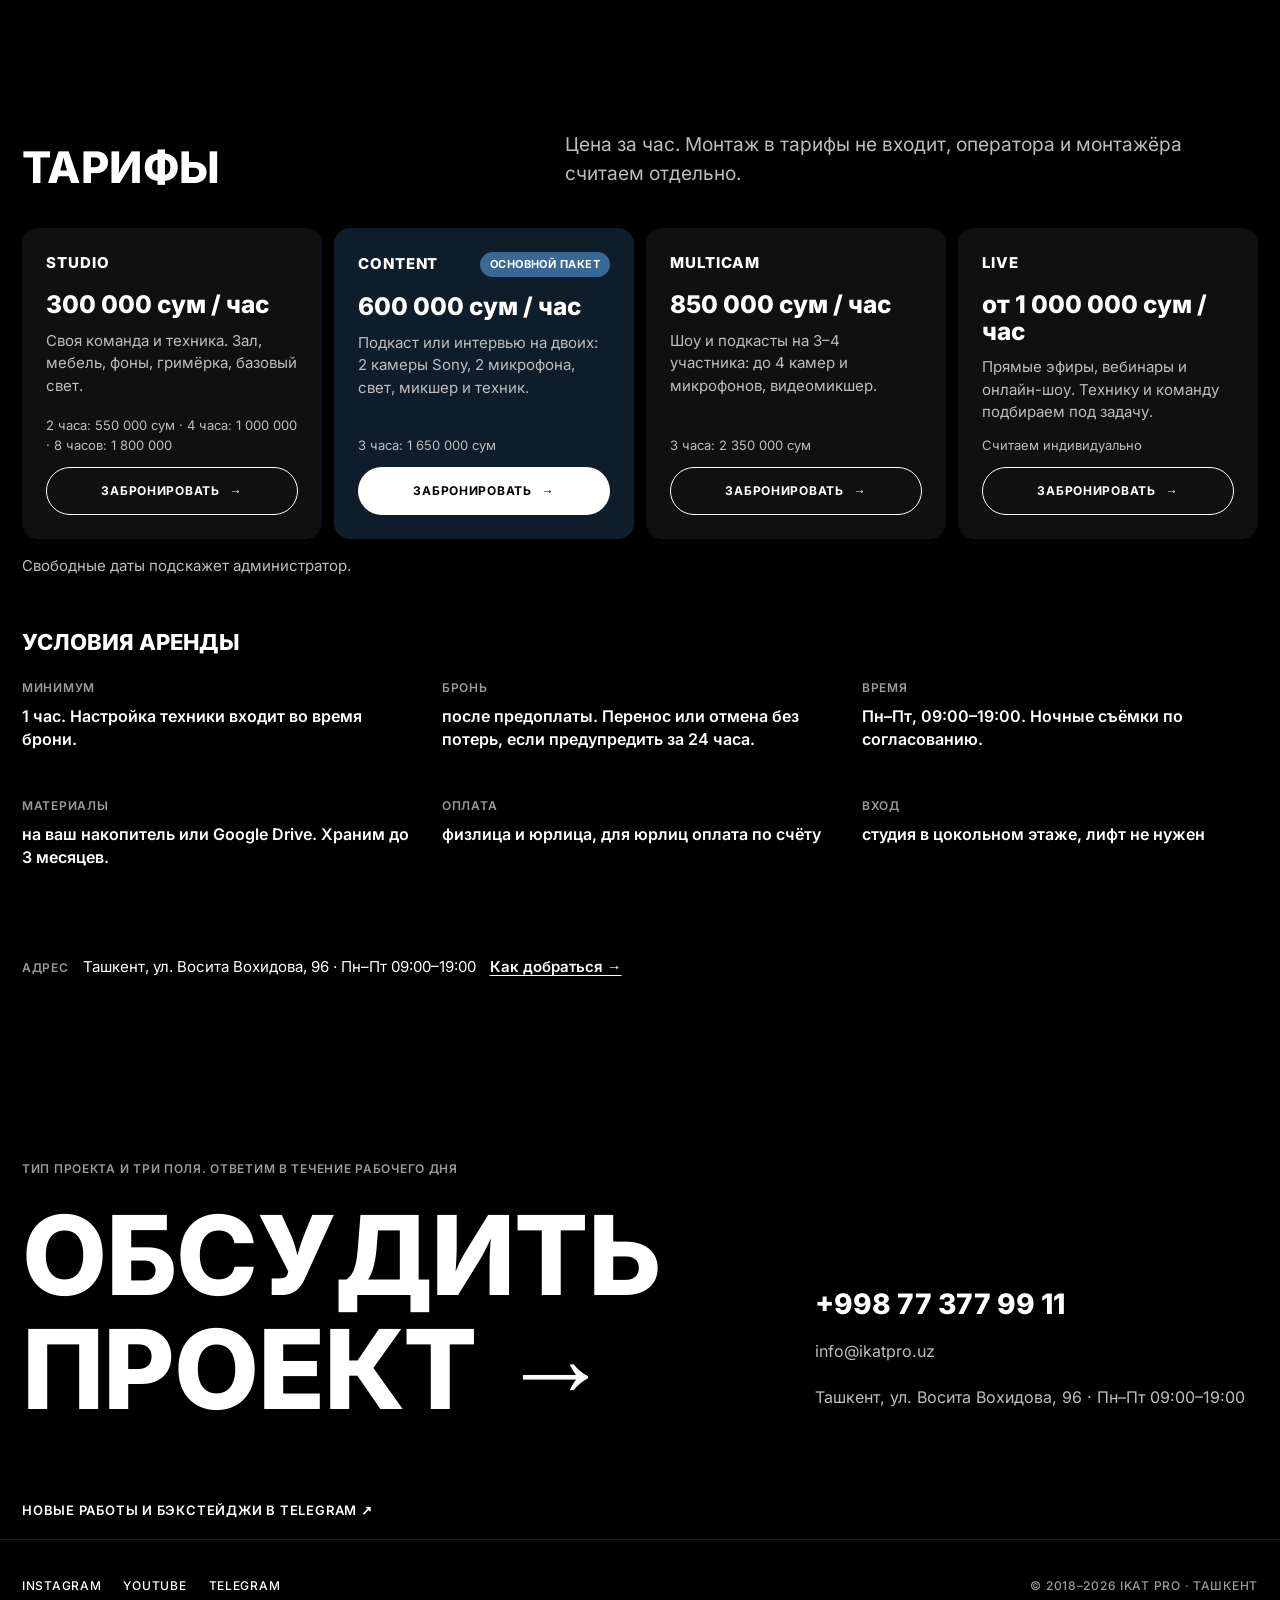
==== commit 20cbfca5: "Studio rates and specs, camera operator, dark theme everywhere, client logos, no divider lines" ====
--- a/about.html
+++ b/about.html
@@ -4,13 +4,13 @@
 <meta charset="utf-8">
 <meta name="viewport" content="width=device-width, initial-scale=1, viewport-fit=cover">
 <title>Студия · IKAT PRO</title>
-<meta name="description" content="IKAT PRO: видеопродакшн полного цикла в Ташкенте с 2018 года. Своя студия на ул. Восита Вохидова, 92. Резидент Uzbekistan Creative Park.">
+<meta name="description" content="IKAT PRO: видеопродакшн полного цикла в Ташкенте с 2018 года. Своя студия на ул. Восита Вохидова, 96. Резидент Uzbekistan Creative Park.">
 <link rel="icon" href="assets/logo/favicon.svg" type="image/svg+xml">
 <link rel="preload" href="fonts/inter-cyrillic.woff2" as="font" type="font/woff2" crossorigin>
-<link rel="stylesheet" href="css/fonts.css?v=202611140200">
-<link rel="stylesheet" href="css/style.css?v=202611140200">
+<link rel="stylesheet" href="css/fonts.css?v=202611161306">
+<link rel="stylesheet" href="css/style.css?v=202611161306">
 </head>
-<body class="light" data-title="title.about" data-desc="desc.about">
+<body data-title="title.about" data-desc="desc.about">
 <a class="skip" href="#main" data-i18n="skip">К содержанию</a>
 
 <header class="hdr">
@@ -33,10 +33,18 @@
 </header>
 
 <main id="main" tabindex="-1">
-  <section class="about-hero">
-    <span class="eyebrow rv" data-i18n="about.eyebrow">Студия · с 2018 года</span>
-    <h1 class="rv" data-i18n="about.title">Видеопродакшн полного цикла в Ташкенте</h1>
-    <p class="rv" data-i18n="about.text">IKAT PRO снимает рекламу, имиджевые фильмы и контент для соцсетей. Работаем в основном с брендами: Komatsu, Asakabank, Indorama, Mannol, AION и другими. Идею, сценарий, съёмку, монтаж, цвет и звук делает одна команда на своей студии.</p>
+  <section class="about-hero st-hero">
+    <div class="st-hero-l">
+      <span class="eyebrow rv" data-i18n="about.eyebrow">Студия · с 2018 года</span>
+      <h1 class="rv" data-i18n="about.title">Видеопродакшн полного цикла в Ташкенте</h1>
+      <p class="rv" data-i18n="about.text">IKAT PRO снимает рекламу, имиджевые фильмы и контент для соцсетей. Работаем в основном с брендами: Komatsu, Asakabank, Indorama, Mannol, AION и другими. Идею, сценарий, съёмку, монтаж, цвет и звук делает одна команда на своей студии.</p>
+    </div>
+    <dl class="st-kpi rv">
+      <div><dt data-i18n="st.k1">с 2018</dt><dd data-i18n="st.k1L">снимаем рекламу и фильмы</dd></div>
+      <div><dt>11</dt><dd data-i18n="st.k2L">человек в команде</dd></div>
+      <div><dt>12</dt><dd data-i18n="st.k3L">рекомендательных писем</dd></div>
+      <div><dt data-i18n="st.k4">50 м²</dt><dd data-i18n="st.k4L">своя студия в Ташкенте</dd></div>
+    </dl>
   </section>
 
   <div class="about-cols" data-stagger>
@@ -53,7 +61,7 @@
     <section class="about-col rv">
       <span class="eyebrow">02</span>
       <h2 data-i18n="st.teamT">Команда</h2>
-      <p data-i18n="st.teamP">10 человек: продюсеры, режиссёры, монтажёры и дизайнер.</p>
+      <p data-i18n="st.teamP">11 человек: продюсеры, режиссёры, оператор, монтажёры и дизайнер.</p>
       <a href="team.html" data-i18n="st.teamL">Познакомиться с командой →</a>
     </section>
     <section class="about-col rv">
@@ -67,34 +75,90 @@
   <section class="st-space" aria-labelledby="space-title">
     <div class="st-head">
     <h2 class="h2 rv" id="space-title" data-i18n="st.space">Площадка</h2>
-    <p class="st-lead rv" data-i18n="st.spaceP">Своя студия в Яккасарайском районе Ташкента. Здесь мы снимаем свои проекты и сдаём зал под ваши съёмки.</p>
-    </div>
-    <div class="st-gal rv">
-      <img src="assets/img/frame-saxovat-bts.jpg" alt="Бэкстейдж съёмки IKAT PRO" data-i18n-attr="alt:st.photo" width="1280" height="720" loading="lazy">
-      <div class="st-ph" data-i18n="st.ph">[фото зала]</div>
-      <div class="st-ph" data-i18n="st.ph">[фото зала]</div>
+    <p class="st-lead rv" data-i18n="st.spaceP">Интерьерная студия 50 м² для подкастов, интервью, шоу и корпоративного видео. Арендуйте только зал или закажите съёмку с нашей техникой и командой.</p>
     </div>
     <dl class="st-facts rv">
-      <div><dt data-i18n="st.s1">Площадь зала</dt><dd data-i18n="st.tbd">[уточнить]</dd></div>
-      <div><dt data-i18n="st.s2">Фоны</dt><dd data-i18n="st.tbd">[уточнить]</dd></div>
-      <div><dt data-i18n="st.s3">Свет</dt><dd data-i18n="st.tbd">[уточнить]</dd></div>
-      <div><dt data-i18n="st.s4">Гримёрка</dt><dd data-i18n="st.tbd">[уточнить]</dd></div>
-      <div><dt data-i18n="st.s5">Парковка</dt><dd data-i18n="st.tbd">[уточнить]</dd></div>
-      <div><dt data-i18n="st.s6">Цена за час и за смену</dt><dd data-i18n="st.tbd">[уточнить]</dd></div>
+      <div><dt data-i18n="st.f1L">Площадь</dt><dd data-i18n="st.f1">50 м², зал 10 × 5 м</dd></div>
+      <div><dt data-i18n="st.f2L">Потолки</dt><dd data-i18n="st.f2">3 м</dd></div>
+      <div><dt data-i18n="st.f3L">В кадре</dt><dd data-i18n="st.f3">до 4 участников</dd></div>
+      <div><dt data-i18n="st.f4L">В студии</dt><dd data-i18n="st.f4">до 12 человек с командой</dd></div>
+      <div><dt data-i18n="st.f5L">Фоны</dt><dd data-i18n="st.f5">4 тканевых фона</dd></div>
+      <div><dt data-i18n="st.f6L">Гримёрка</dt><dd data-i18n="st.f6">место с зеркалом и светом</dd></div>
+      <div><dt data-i18n="st.f7L">Комфорт</dt><dd data-i18n="st.f7">шумоизоляция, тихий кондиционер, Wi‑Fi, санузел</dd></div>
+      <div><dt data-i18n="st.f8L">Парковка</dt><dd data-i18n="st.f8">около 2 машин</dd></div>
     </dl>
-    <div class="st-cta rv">
-      <button type="button" class="btn btn-white" data-form="Аренда студии"><span data-i18n="dir3.btn">Арендовать студию</span><span class="arr" aria-hidden="true">→</span></button>
-      <span data-i18n="st.note">Свободные даты подскажет администратор.</span>
+    <h3 class="st-sub rv" data-i18n="st.eqT">Техника</h3>
+    <dl class="st-facts st-eq rv">
+      <div><dt data-i18n="st.e1L">Камеры</dt><dd data-i18n="st.e1">до 4 Sony Alpha 7 IV, многокамерная запись</dd></div>
+      <div><dt data-i18n="st.e2L">Объективы</dt><dd data-i18n="st.e2">24–70 мм и 70–200 мм</dd></div>
+      <div><dt data-i18n="st.e3L">Микрофоны</dt><dd data-i18n="st.e3">до 4 студийных Shure и до 4 петличных DJI Mic 2</dd></div>
+      <div><dt data-i18n="st.e4L">Свет</dt><dd data-i18n="st.e4">2 Aputure 300, Aputure 600, 4 световые палки Godox, софтбоксы</dd></div>
+      <div><dt data-i18n="st.e5L">Звук</dt><dd data-i18n="st.e5">аудиомикшер, запись отдельной дорожкой</dd></div>
+      <div><dt data-i18n="st.e6L">Эфиры</dt><dd data-i18n="st.e6">видеомикшер, трансляции ведёт наша команда</dd></div>
+    </dl>
+  </section>
+
+  <section class="st-rates" aria-labelledby="rates-title">
+    <div class="st-head">
+    <h2 class="h2 rv" id="rates-title" data-i18n="st.tarT">Тарифы</h2>
+    <p class="st-lead rv" data-i18n="st.tarP">Цена за час. Монтаж в тарифы не входит, оператора и монтажёра считаем отдельно.</p>
     </div>
-    <p class="where rv"><span class="eyebrow" data-i18n="ct.addrL">Адрес</span> <span data-i18n="c.address">Ташкент, ул. Восита Вохидова, 92 · Пн–Сб 10:00–19:00</span> <a href="contacts.html#map" data-i18n="st.how">Как добраться →</a></p>
+    <div class="tars">
+      <article class="tar rv">
+        <div class="tar-head"><h3>STUDIO</h3></div>
+        <p class="tar-price" data-i18n="st.t1p">300 000 сум / час</p>
+        <p class="tar-desc" data-i18n="st.t1d">Своя команда и техника. Зал, мебель, фоны, гримёрка, базовый свет.</p>
+        <p class="tar-pack" data-i18n="st.t1x">2 часа: 550 000 сум · 4 часа: 1 000 000 · 8 часов: 1 800 000</p>
+        <button type="button" class="btn btn-line" data-form="Аренда студии" data-task="STUDIO: "><span data-i18n="st.book">Забронировать</span><span class="arr" aria-hidden="true">→</span></button>
+      </article>
+      <article class="tar rv tar-main">
+        <div class="tar-head"><h3>CONTENT</h3><span class="tar-badge" data-i18n="st.pop">Основной пакет</span></div>
+        <p class="tar-price" data-i18n="st.t2p">600 000 сум / час</p>
+        <p class="tar-desc" data-i18n="st.t2d">Подкаст или интервью на двоих: 2 камеры Sony, 2 микрофона, свет, микшер и техник.</p>
+        <p class="tar-pack" data-i18n="st.t2x">3 часа: 1 650 000 сум</p>
+        <button type="button" class="btn btn-white" data-form="Аренда студии" data-task="CONTENT: "><span data-i18n="st.book">Забронировать</span><span class="arr" aria-hidden="true">→</span></button>
+      </article>
+      <article class="tar rv">
+        <div class="tar-head"><h3>MULTICAM</h3></div>
+        <p class="tar-price" data-i18n="st.t3p">850 000 сум / час</p>
+        <p class="tar-desc" data-i18n="st.t3d">Шоу и подкасты на 3–4 участника: до 4 камер и микрофонов, видеомикшер.</p>
+        <p class="tar-pack" data-i18n="st.t3x">3 часа: 2 350 000 сум</p>
+        <button type="button" class="btn btn-line" data-form="Аренда студии" data-task="MULTICAM: "><span data-i18n="st.book">Забронировать</span><span class="arr" aria-hidden="true">→</span></button>
+      </article>
+      <article class="tar rv">
+        <div class="tar-head"><h3>LIVE</h3></div>
+        <p class="tar-price" data-i18n="st.t4p">от 1 000 000 сум / час</p>
+        <p class="tar-desc" data-i18n="st.t4d">Прямые эфиры, вебинары и онлайн-шоу. Технику и команду подбираем под задачу.</p>
+        <p class="tar-pack" data-i18n="st.t4x">Считаем индивидуально</p>
+        <button type="button" class="btn btn-line" data-form="Аренда студии" data-task="LIVE: "><span data-i18n="st.book">Забронировать</span><span class="arr" aria-hidden="true">→</span></button>
+      </article>
+    </div>
+    <p class="st-note rv" data-i18n="st.note">Свободные даты подскажет администратор.</p>
+    <h3 class="st-sub rv" data-i18n="st.condT">Условия аренды</h3>
+    <dl class="st-facts st-cond rv">
+      <div><dt data-i18n="st.c1L">Минимум</dt><dd data-i18n="st.c1">1 час. Настройка техники входит во время брони.</dd></div>
+      <div><dt data-i18n="st.c2L">Бронь</dt><dd data-i18n="st.c2">после предоплаты. Перенос или отмена без потерь, если предупредить за 24 часа.</dd></div>
+      <div><dt data-i18n="st.c3L">Время</dt><dd data-i18n="st.c3">Пн–Пт, 09:00–19:00. Ночные съёмки по согласованию.</dd></div>
+      <div><dt data-i18n="st.c4L">Материалы</dt><dd data-i18n="st.c4">на ваш накопитель или Google Drive. Храним до 3 месяцев.</dd></div>
+      <div><dt data-i18n="st.c5L">Оплата</dt><dd data-i18n="st.c5">физлица и юрлица, для юрлиц оплата по счёту</dd></div>
+      <div><dt data-i18n="st.c6L">Вход</dt><dd data-i18n="st.c6">студия в цокольном этаже, лифт не нужен</dd></div>
+    </dl>
+    <p class="where rv"><span class="eyebrow" data-i18n="ct.addrL">Адрес</span> <span data-i18n="c.address">Ташкент, ул. Восита Вохидова, 96 · Пн–Пт 09:00–19:00</span> <a href="contacts.html#map" data-i18n="st.how">Как добраться →</a></p>
   </section>
 </main>
 
 <footer class="ftr">
-  <button type="button" class="ftr-big" data-form="">
-    <span class="eyebrow" data-i18n="ftr.eyebrow">Три поля, ответим в течение рабочего дня</span>
-    <span class="ftr-big-t" data-i18n-html="ftr.big">Обсудить<br>проект →</span>
-  </button>
+  <div class="ftr-top">
+    <button type="button" class="ftr-big" data-form="">
+      <span class="eyebrow" data-i18n="ftr.eyebrow">Тип проекта и три поля. Ответим в течение рабочего дня</span>
+      <span class="ftr-big-t" data-i18n-html="ftr.big">Обсудить<br>проект →</span>
+    </button>
+    <div class="ftr-info">
+      <a class="ftr-phone" href="tel:+998773779911" data-tg="footer">+998 77 377 99 11</a>
+      <a href="mailto:info@ikatpro.uz">info@ikatpro.uz</a>
+      <a href="contacts.html#map" data-i18n="c.address">Ташкент, ул. Восита Вохидова, 96 · Пн–Пт 09:00–19:00</a>
+    </div>
+  </div>
   <a class="ftr-tg cap" href="https://t.me/Ikat_pro_ad" target="_blank" rel="noopener" data-tg="footer" data-i18n="ftr.tg">Новые работы и бэкстейджи в Telegram ↗</a>
   <div class="ftr-bot cap">
     <div class="ftr-soc">
@@ -113,11 +177,11 @@
   <a href="contacts.html" data-i18n="nav.contacts">Контакты</a>
 </nav>
 
-<script src="data/works.js?v=202611140200"></script>
-<script src="data/letters.js?v=202611140200"></script>
-<script src="js/i18n.js?v=202611140200"></script>
-<script src="js/track.js?v=202611140200"></script>
-<script src="js/form.js?v=202611140200"></script>
-<script src="js/main.js?v=202611140200"></script>
+<script src="data/works.js?v=202611161306"></script>
+<script src="data/letters.js?v=202611161306"></script>
+<script src="js/i18n.js?v=202611161306"></script>
+<script src="js/track.js?v=202611161306"></script>
+<script src="js/form.js?v=202611161306"></script>
+<script src="js/main.js?v=202611161306"></script>
 </body>
 </html>
--- a/css/style.css
+++ b/css/style.css
@@ -3843,11 +3843,9 @@
 
 .person-lead {
   align-self: flex-start;
-  display: inline-flex;
-  align-items: center;
-  gap: 5px;
-  min-height: 44px;
-  margin-top: 2px;
+  display: block;
+  padding: 12px 0;
+  line-height: 1.4;
   color: #fff;
   font-size: 13px;
   font-weight: 600;
@@ -3876,8 +3874,7 @@
   }
 
   .person-lead {
-    min-height: 32px;
-    margin-top: 4px;
+    padding: 8px 0;
     color: #9a9a9a;
     font-size: 12px;
   }
@@ -3985,3 +3982,561 @@
     max-height: calc(100svh - 364px);
   }
 }
+
+.person-lead span:last-child {
+  white-space: nowrap;
+}
+
+/* ═══════════ Данные студии, тёмная тема везде, правки после теста на живом сайте ═══════════ */
+
+/* ——— Форма: кнопки идут за полями, поле «Задача» их не закрывает ——— */
+.form-actions {
+  position: static;
+  margin: 4px 0 0;
+  padding: 0;
+  background: none;
+}
+
+/* ——— Фильтры работ переносятся на вторую строку вместо прокрутки вбок ——— */
+@media (max-width: 760px) {
+  .filters {
+    flex-wrap: wrap;
+    width: auto;
+    margin: 0;
+    padding: 0;
+    overflow: visible;
+  }
+
+  .filters .chip {
+    min-height: 40px;
+    padding: 0 14px;
+  }
+}
+
+/* ——— Карта в тёмной теме ——— */
+.ct-map-box {
+  border-color: var(--line-3);
+  background: #111;
+}
+
+.ct-map-cover span {
+  background: #fff;
+  color: #000;
+}
+
+/* ——— Команда: плашка вместо фото, кнопка «написать» ——— */
+.person-ph,
+.tp-ph {
+  display: grid;
+  place-items: center;
+  background: #161616;
+  color: #5a5a5a;
+  font-size: 56px;
+  font-weight: 800;
+}
+
+.tp-ph {
+  position: absolute;
+  inset: 0;
+  font-size: 120px;
+  opacity: 0;
+  transition: opacity 0.6s ease;
+}
+
+.tp-ph.on {
+  opacity: 1;
+}
+
+@media (min-width: 1100px) {
+  .person-ph.person-img {
+    display: none;
+  }
+}
+
+button.person-lead {
+  padding: 12px 0;
+  border: 0;
+  background: none;
+  font: inherit;
+  font-size: 13px;
+  font-weight: 600;
+  text-align: left;
+  cursor: pointer;
+}
+
+@media (min-width: 1100px) {
+  button.person-lead {
+    padding: 8px 0;
+    font-size: 12px;
+  }
+}
+
+/* ——— Подвал: справа контакты ——— */
+.ftr-info {
+  display: flex;
+  flex-direction: column;
+  align-items: flex-start;
+  gap: 2px;
+  padding: 0 var(--pad) 40px;
+}
+
+.ftr-info a {
+  display: inline-flex;
+  align-items: center;
+  min-height: 44px;
+  color: var(--muted-2);
+  font-size: 16px;
+}
+
+.ftr-info a:hover {
+  color: var(--fg);
+  text-decoration: underline;
+  text-underline-offset: 4px;
+}
+
+.ftr-info .ftr-phone {
+  color: var(--fg);
+  font-size: clamp(22px, 2.2vw, 34px);
+  font-weight: 800;
+}
+
+@media (min-width: 1100px) {
+  .ftr-top {
+    display: grid;
+    grid-template-columns: minmax(0, 7fr) minmax(0, 4fr);
+    align-items: end;
+  }
+
+  .ftr-info {
+    padding: 80px var(--pad) 64px 0;
+  }
+}
+
+/* ——— Страница работы: общая шапка, строка «назад» под ней ——— */
+.wp-page .hdr {
+  background: rgba(0, 0, 0, 0.85);
+  -webkit-backdrop-filter: blur(12px);
+  backdrop-filter: blur(12px);
+  border-bottom: 1px solid var(--line);
+}
+
+.wp-bar {
+  display: flex;
+  align-items: center;
+  justify-content: space-between;
+  gap: 12px;
+  padding: 92px var(--pad) 8px;
+}
+
+.wp-bar .wp-back {
+  flex: 1;
+  padding-left: 0;
+  border-left: 0;
+}
+
+@media (max-width: 760px) {
+  .wp-bar {
+    padding-top: 78px;
+  }
+}
+
+@media (min-width: 761px) {
+  .player,
+  section:has(> .episodes) > .player {
+    max-height: calc(100svh - 370px);
+  }
+
+  section:has(> .episodes) > .player {
+    max-height: calc(100svh - 430px);
+  }
+}
+
+/* ——— Студия: цифры в первом экране ——— */
+.st-kpi {
+  display: grid;
+  grid-template-columns: repeat(2, minmax(0, 1fr));
+  gap: 0 24px;
+  margin: 40px 0 0;
+}
+
+.st-kpi div {
+  padding: 16px 0 18px;
+  border-top: 1px solid var(--line-3);
+}
+
+.st-kpi dt {
+  font-size: clamp(32px, 3.4vw, 52px);
+  font-weight: 800;
+  line-height: 1;
+  letter-spacing: -0.01em;
+}
+
+.st-kpi dd {
+  margin: 8px 0 0;
+  color: var(--muted-2);
+  font-size: 14px;
+  line-height: 1.4;
+}
+
+@media (min-width: 1100px) {
+  .st-hero {
+    display: grid;
+    grid-template-columns: minmax(0, 7fr) minmax(0, 5fr);
+    gap: 56px;
+    align-items: end;
+  }
+
+  .st-kpi {
+    margin: 0;
+  }
+}
+
+/* ——— Студия: площадка, техника, условия ——— */
+.st-facts {
+  grid-template-columns: repeat(4, minmax(0, 1fr));
+}
+
+.st-facts dd {
+  font-size: 16px;
+  font-weight: 600;
+  line-height: 1.45;
+}
+
+.st-sub {
+  margin: 48px 0 0;
+  font-size: 22px;
+  font-weight: 800;
+  text-transform: uppercase;
+}
+
+.st-eq,
+.st-cond {
+  grid-template-columns: repeat(3, minmax(0, 1fr));
+  margin-top: 20px;
+}
+
+/* ——— Тарифы ——— */
+.st-rates {
+  padding: 72px var(--pad) 72px;
+  border-top: 1px solid var(--line-3);
+}
+
+.tars {
+  display: grid;
+  grid-template-columns: repeat(4, minmax(0, 1fr));
+  gap: 12px;
+  margin-top: 40px;
+}
+
+.tar {
+  display: flex;
+  flex-direction: column;
+  gap: 12px;
+  padding: 24px;
+  border: 1px solid var(--line-3);
+  border-radius: 16px;
+  background: #0b0b0b;
+}
+
+.tar-main {
+  border-color: var(--accent-hi);
+  background: #0d141b;
+}
+
+.tar-head {
+  display: flex;
+  align-items: center;
+  justify-content: space-between;
+  gap: 8px;
+}
+
+.tar h3 {
+  margin: 0;
+  font-size: 15px;
+  font-weight: 800;
+  letter-spacing: 0.06em;
+}
+
+.tar-badge {
+  padding: 4px 10px;
+  border-radius: 999px;
+  background: var(--accent);
+  color: #fff;
+  font-size: 11px;
+  font-weight: 700;
+  letter-spacing: 0.04em;
+  text-transform: uppercase;
+}
+
+.tar-price {
+  margin: 4px 0 0;
+  font-size: clamp(22px, 1.9vw, 30px);
+  font-weight: 800;
+  line-height: 1.1;
+}
+
+.tar-desc {
+  margin: 0;
+  color: var(--muted-2);
+  font-size: 15px;
+  line-height: 1.5;
+}
+
+.tar-pack {
+  margin: auto 0 0;
+  padding-top: 12px;
+  border-top: 1px solid var(--line-3);
+  color: var(--muted-2);
+  font-size: 13px;
+  line-height: 1.5;
+}
+
+.tar .btn {
+  align-self: stretch;
+}
+
+.st-note {
+  margin: 16px 0 0;
+  color: var(--muted-2);
+  font-size: 15px;
+}
+
+.st-rates .where {
+  margin-top: 40px;
+}
+
+@media (max-width: 1100px) {
+  .tars {
+    grid-template-columns: repeat(2, minmax(0, 1fr));
+  }
+
+  .st-facts {
+    grid-template-columns: repeat(2, minmax(0, 1fr));
+  }
+
+  .st-eq,
+  .st-cond {
+    grid-template-columns: repeat(2, minmax(0, 1fr));
+  }
+}
+
+@media (max-width: 600px) {
+  .tars {
+    grid-template-columns: 1fr;
+  }
+
+  .st-eq,
+  .st-cond {
+    grid-template-columns: 1fr;
+  }
+
+  .st-rates {
+    padding: 56px var(--pad) 40px;
+  }
+}
+
+/* ——— Логотипы клиентов: без светлой плашки, чёрные SVG становятся белыми ——— */
+.client-logo:hover,
+.client-logo.np:hover {
+  background: transparent;
+}
+
+.client-logo.fx-inv .cl-w {
+  filter: invert(1);
+}
+
+.client-logo.fx-white .cl-w {
+  filter: brightness(0) invert(1);
+}
+
+.client-logo:not(:has(.cl-c)):hover .cl-w {
+  opacity: 1;
+}
+
+/* ——— Главная: контакты без разделительных линий; в подвале те же данные не повторяются ——— */
+.hc-row {
+  padding: 0;
+  border: 0;
+}
+
+.hc-note {
+  padding-top: 4px;
+}
+
+.home .ftr-info {
+  display: none;
+}
+
+.home .ftr-top {
+  display: block;
+}
+
+/* Подвал: строка Telegram идёт сразу под «Обсудить проект», линия только перед нижней строкой. */
+.ftr-tg {
+  border-top: 0;
+}
+
+/* ═══════════ Без разделительных линий ═══════════
+   Блоки отделяет воздух, крупный заголовок и подложка карточки, как на night.co.
+   Линии остались только у полей формы, кнопок-контуров и у нижней строки подвала. */
+
+.clients,
+.clients-label,
+.dirs,
+.dir,
+.dir + .dir,
+.letters,
+.letters-grid,
+.letter,
+.letter:nth-child(2n),
+.contacts,
+.contacts.hc,
+.ftr,
+.light .ftr,
+.team-gt,
+.team-photo,
+.about-cols,
+.about-col,
+.about-col + .about-col,
+.st-space,
+.st-rates,
+.st-kpi div,
+.st-facts div,
+.ct-facts div,
+.where,
+.tar,
+.tar-main,
+.tar-pack,
+.contact-grid,
+.contact,
+.light .contact-grid,
+.ct-map,
+.ct-map-box,
+.ct-jobs,
+.wp-page .hdr {
+  border: 0;
+}
+
+/* Ритм секций: вместо линии между блоками — большой отступ. */
+.dirs,
+.letters,
+.contacts,
+.st-space,
+.st-rates,
+.ct-map {
+  padding-top: 120px;
+}
+
+.about-cols {
+  gap: 48px;
+}
+
+.about-col,
+.about-col + .about-col {
+  padding: 28px 0 0;
+}
+
+.dirs {
+  gap: 48px;
+}
+
+.dir,
+.dir + .dir {
+  padding-left: 0;
+  padding-right: 0;
+}
+
+.letters-grid {
+  gap: 40px 32px;
+}
+
+.letter,
+.letter:nth-child(2n) {
+  padding-left: 0;
+  padding-right: 0;
+}
+
+.contact-grid {
+  gap: 40px;
+}
+
+/* Пары «подпись — значение» держатся отступами. */
+.st-kpi,
+.st-facts {
+  row-gap: 28px;
+}
+
+.st-kpi div,
+.st-facts div,
+.ct-facts div {
+  padding-top: 0;
+}
+
+.ct-facts {
+  display: grid;
+  gap: 18px;
+}
+
+.team-gt {
+  padding-top: 0;
+}
+
+.team-group + .team-group {
+  margin-top: 64px;
+}
+
+/* Карточки тарифов и портрет — подложкой, без рамки. */
+.tar {
+  background: #101010;
+}
+
+.tar-main {
+  background: #0f1d2b;
+}
+
+.tar-pack {
+  padding-top: 0;
+}
+
+.team-photo {
+  background: #101010;
+}
+
+.ct-jobs {
+  padding-top: 0;
+}
+
+@media (max-width: 860px) {
+  .dirs,
+  .letters,
+  .contacts,
+  .st-space,
+  .st-rates,
+  .ct-map {
+    padding-top: 80px;
+  }
+
+  .about-cols,
+  .dirs {
+    gap: 36px;
+  }
+
+  .contact {
+    padding-bottom: 0;
+  }
+
+  .letters-grid {
+    gap: 28px;
+  }
+}
+
+.letter:nth-child(3n + 2),
+.letter:nth-child(3n + 3) {
+  padding-left: 0;
+  border-left: 0;
+}
+
+.dirs {
+  padding-left: var(--pad);
+  padding-right: var(--pad);
+}
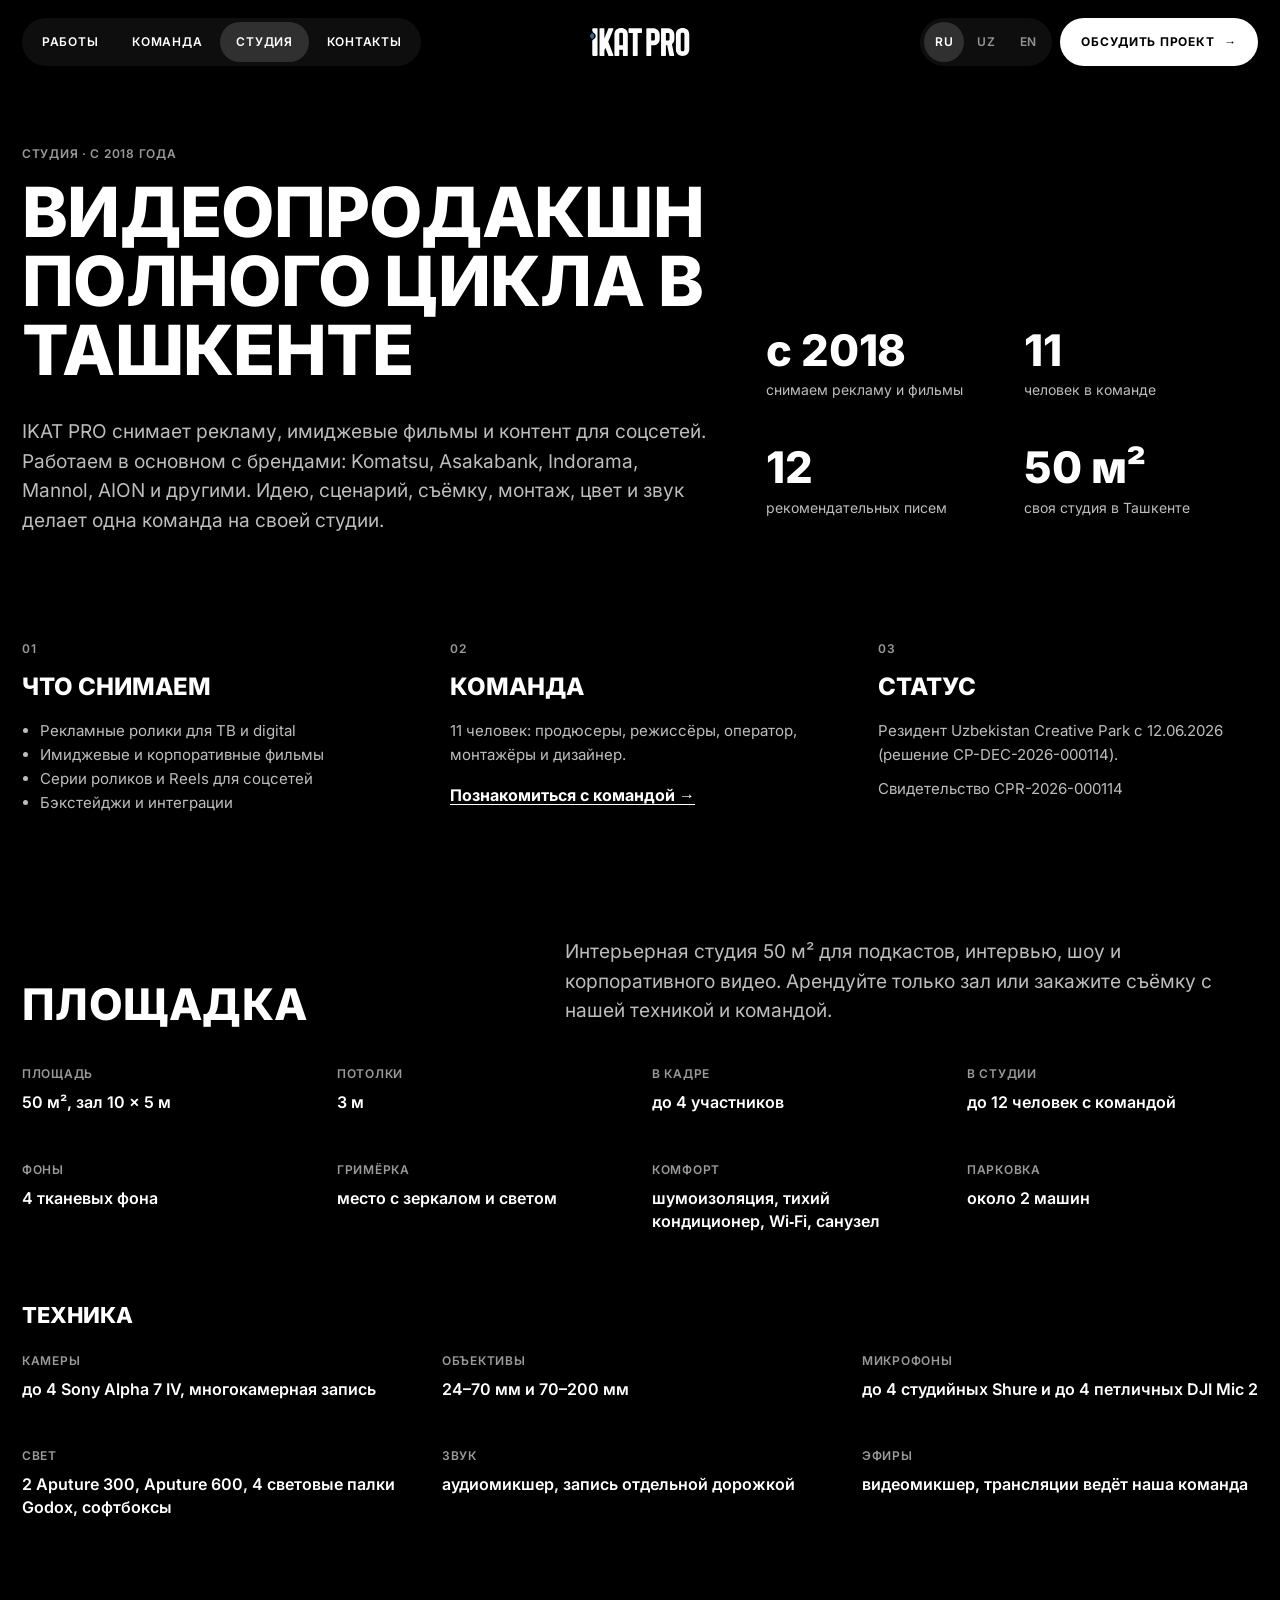
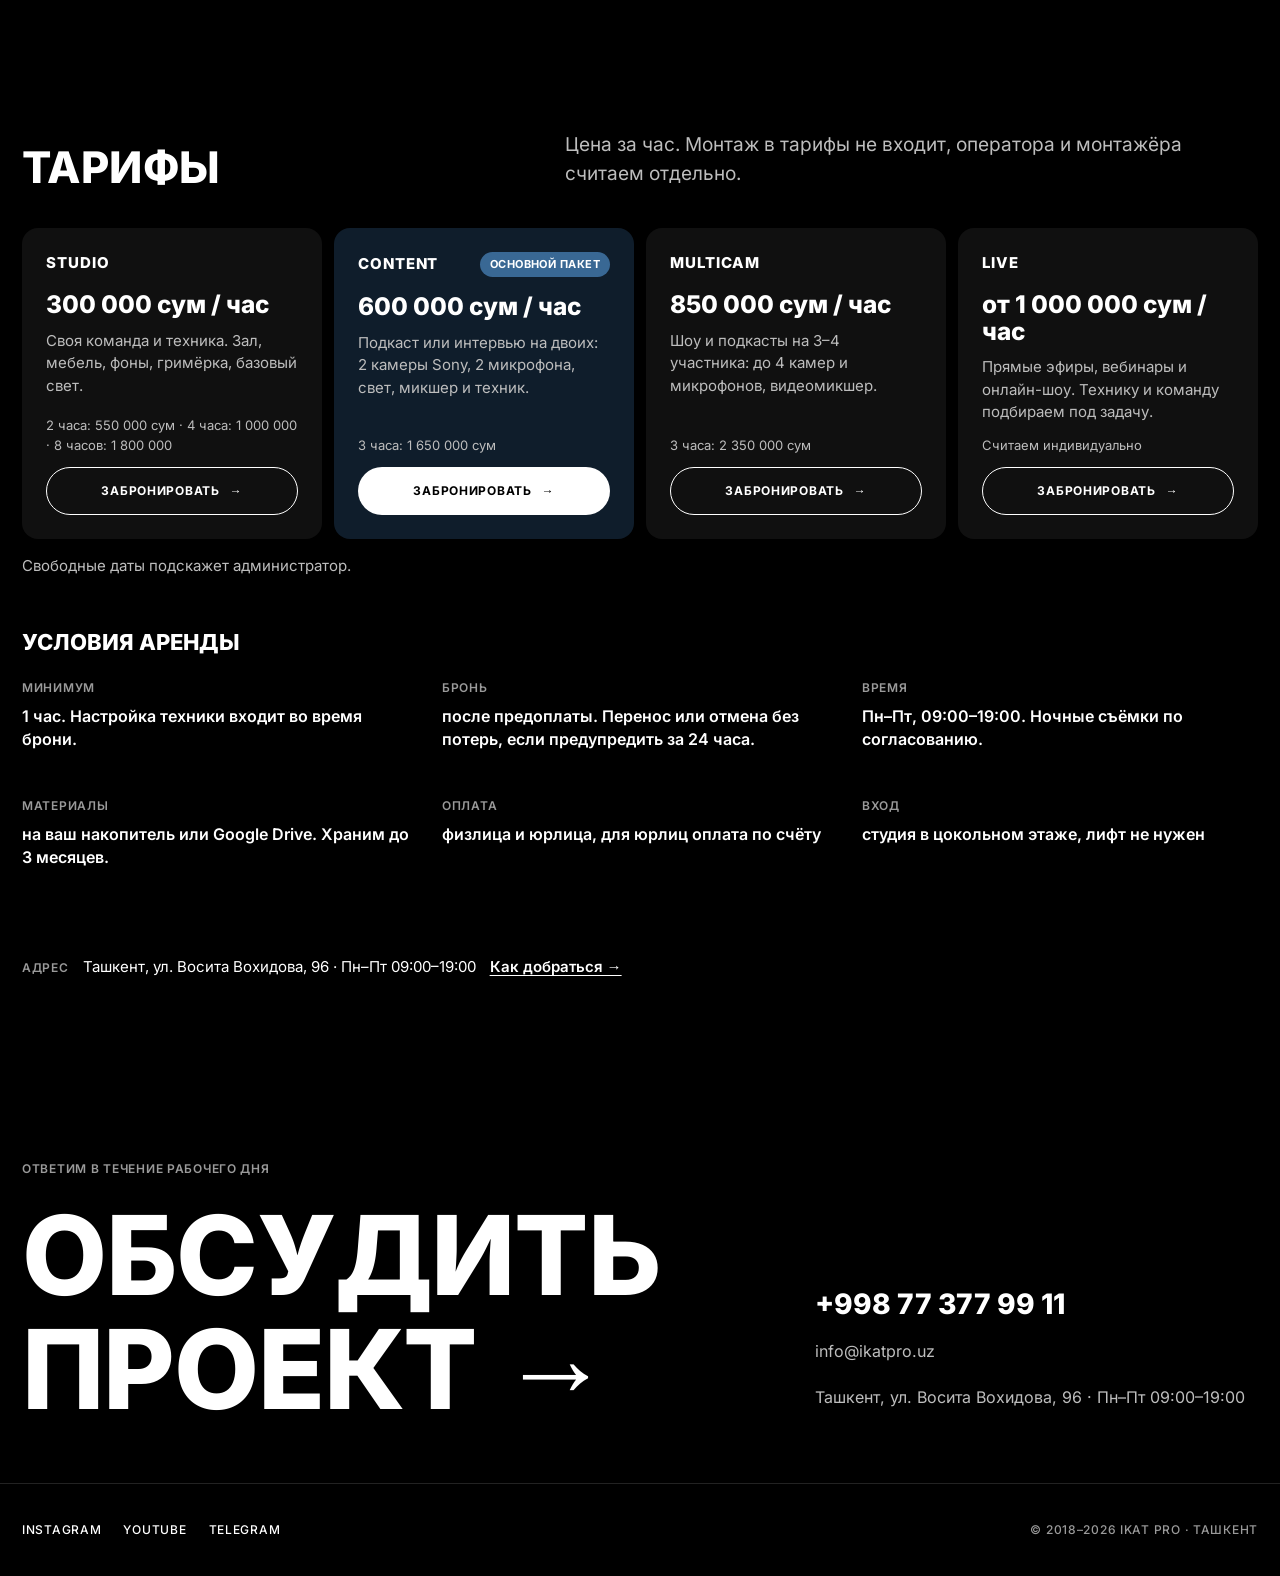
==== commit bc14605f: "Remove careers line, footer Telegram duplicate and tile labels" ====
--- a/about.html
+++ b/about.html
@@ -7,8 +7,8 @@
 <meta name="description" content="IKAT PRO: видеопродакшн полного цикла в Ташкенте с 2018 года. Своя студия на ул. Восита Вохидова, 96. Резидент Uzbekistan Creative Park.">
 <link rel="icon" href="assets/logo/favicon.svg" type="image/svg+xml">
 <link rel="preload" href="fonts/inter-cyrillic.woff2" as="font" type="font/woff2" crossorigin>
-<link rel="stylesheet" href="css/fonts.css?v=202611161306">
-<link rel="stylesheet" href="css/style.css?v=202611161306">
+<link rel="stylesheet" href="css/fonts.css?v=202611161607">
+<link rel="stylesheet" href="css/style.css?v=202611161607">
 </head>
 <body data-title="title.about" data-desc="desc.about">
 <a class="skip" href="#main" data-i18n="skip">К содержанию</a>
@@ -150,7 +150,7 @@
 <footer class="ftr">
   <div class="ftr-top">
     <button type="button" class="ftr-big" data-form="">
-      <span class="eyebrow" data-i18n="ftr.eyebrow">Тип проекта и три поля. Ответим в течение рабочего дня</span>
+      <span class="eyebrow" data-i18n="ftr.eyebrow">Ответим в течение рабочего дня</span>
       <span class="ftr-big-t" data-i18n-html="ftr.big">Обсудить<br>проект →</span>
     </button>
     <div class="ftr-info">
@@ -159,7 +159,6 @@
       <a href="contacts.html#map" data-i18n="c.address">Ташкент, ул. Восита Вохидова, 96 · Пн–Пт 09:00–19:00</a>
     </div>
   </div>
-  <a class="ftr-tg cap" href="https://t.me/Ikat_pro_ad" target="_blank" rel="noopener" data-tg="footer" data-i18n="ftr.tg">Новые работы и бэкстейджи в Telegram ↗</a>
   <div class="ftr-bot cap">
     <div class="ftr-soc">
       <a href="https://www.instagram.com/ikat.pro" target="_blank" rel="noopener">Instagram</a>
@@ -177,11 +176,11 @@
   <a href="contacts.html" data-i18n="nav.contacts">Контакты</a>
 </nav>
 
-<script src="data/works.js?v=202611161306"></script>
-<script src="data/letters.js?v=202611161306"></script>
-<script src="js/i18n.js?v=202611161306"></script>
-<script src="js/track.js?v=202611161306"></script>
-<script src="js/form.js?v=202611161306"></script>
-<script src="js/main.js?v=202611161306"></script>
+<script src="data/works.js?v=202611161607"></script>
+<script src="data/letters.js?v=202611161607"></script>
+<script src="js/i18n.js?v=202611161607"></script>
+<script src="js/track.js?v=202611161607"></script>
+<script src="js/form.js?v=202611161607"></script>
+<script src="js/main.js?v=202611161607"></script>
 </body>
 </html>
--- a/css/style.css
+++ b/css/style.css
@@ -4363,11 +4363,14 @@
   padding-top: 4px;
 }
 
-.home .ftr-info {
+/* Главная и «Контакты» уже показывают телефон, почту и адрес выше, подвал их не повторяет. */
+.home .ftr-info,
+.ct-page .ftr-info {
   display: none;
 }
 
-.home .ftr-top {
+.home .ftr-top,
+.ct-page .ftr-top {
   display: block;
 }
 
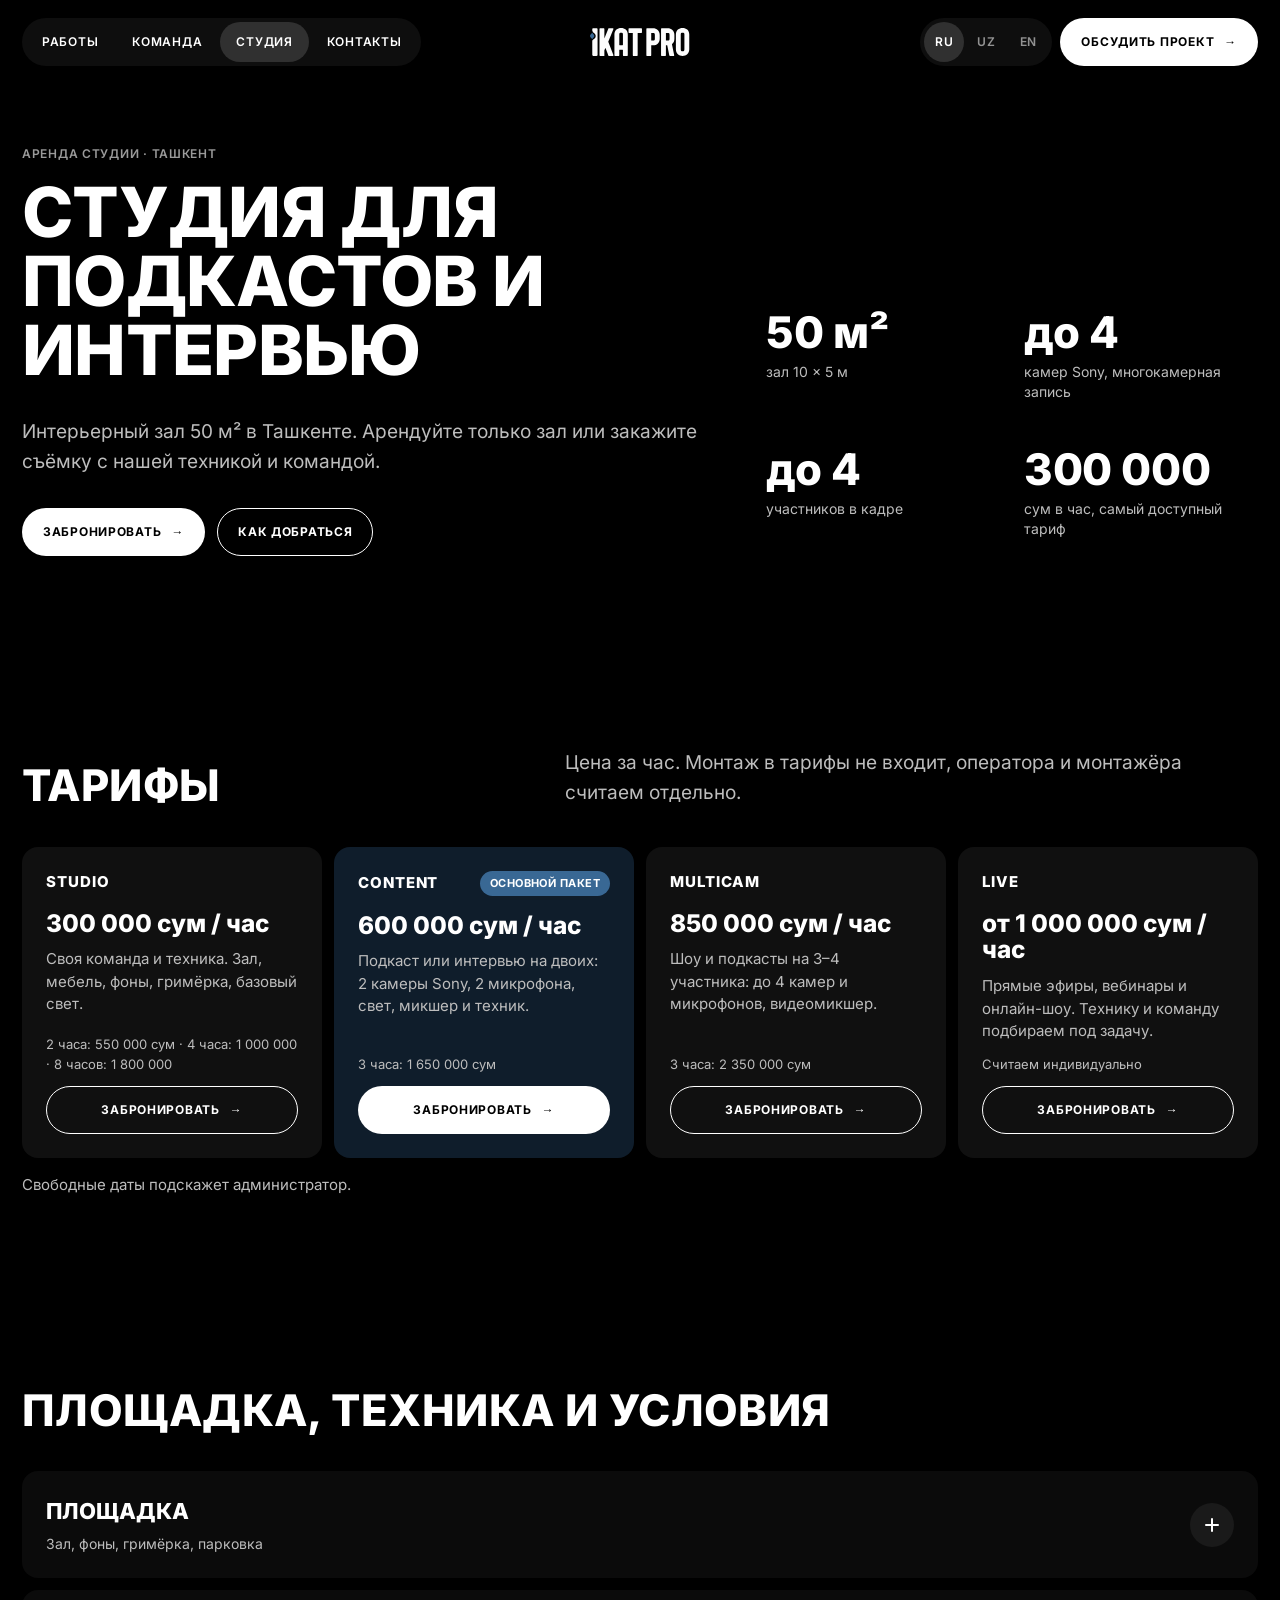
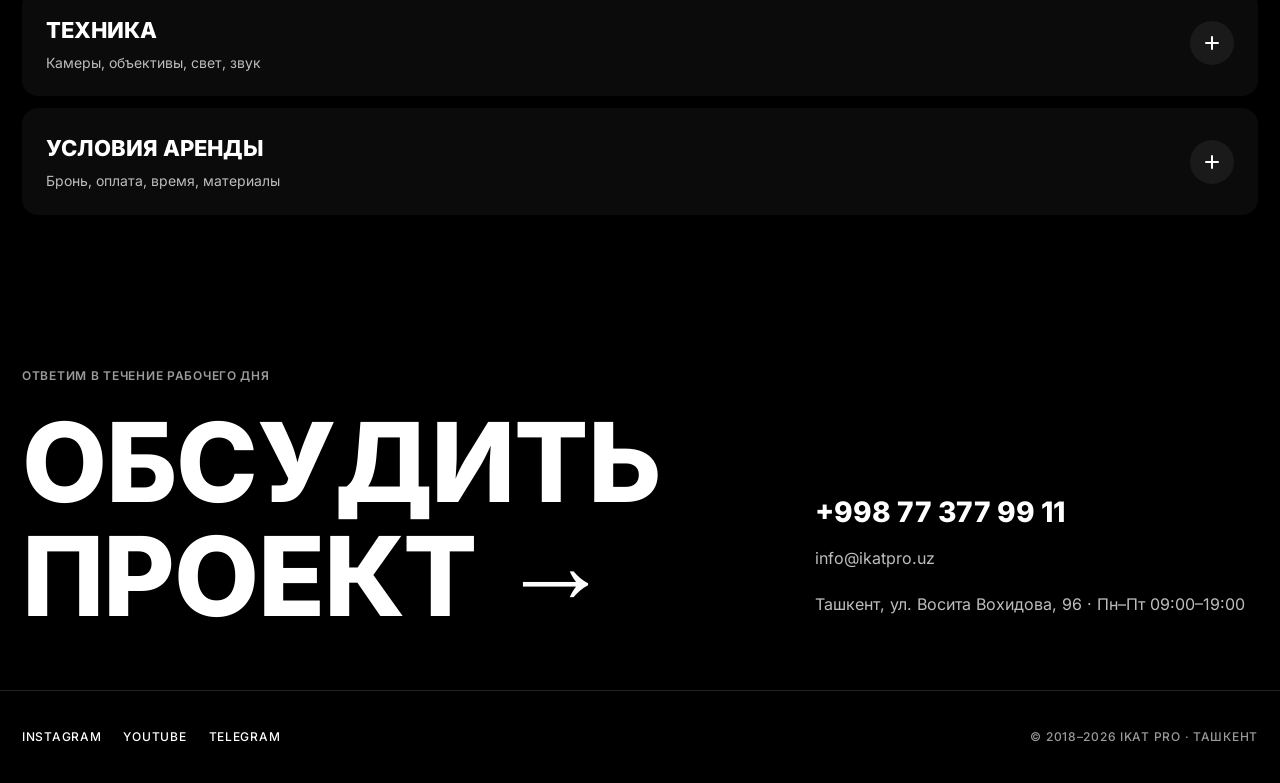
==== commit 379b0877: "Studio page as a rental page with collapsible details; drop repeated Telegram links and form hint" ====
--- a/about.html
+++ b/about.html
@@ -4,11 +4,11 @@
 <meta charset="utf-8">
 <meta name="viewport" content="width=device-width, initial-scale=1, viewport-fit=cover">
 <title>Студия · IKAT PRO</title>
-<meta name="description" content="IKAT PRO: видеопродакшн полного цикла в Ташкенте с 2018 года. Своя студия на ул. Восита Вохидова, 96. Резидент Uzbekistan Creative Park.">
+<meta name="description" content="Аренда студии 50 м² в Ташкенте для подкастов и интервью. От 300 000 сум в час, камеры Sony, свет Aputure. Ул. Восита Вохидова, 96.">
 <link rel="icon" href="assets/logo/favicon.svg" type="image/svg+xml">
 <link rel="preload" href="fonts/inter-cyrillic.woff2" as="font" type="font/woff2" crossorigin>
-<link rel="stylesheet" href="css/fonts.css?v=202611161607">
-<link rel="stylesheet" href="css/style.css?v=202611161607">
+<link rel="stylesheet" href="css/fonts.css?v=202611161923">
+<link rel="stylesheet" href="css/style.css?v=202611161923">
 </head>
 <body data-title="title.about" data-desc="desc.about">
 <a class="skip" href="#main" data-i18n="skip">К содержанию</a>
@@ -35,70 +35,23 @@
 <main id="main" tabindex="-1">
   <section class="about-hero st-hero">
     <div class="st-hero-l">
-      <span class="eyebrow rv" data-i18n="about.eyebrow">Студия · с 2018 года</span>
-      <h1 class="rv" data-i18n="about.title">Видеопродакшн полного цикла в Ташкенте</h1>
-      <p class="rv" data-i18n="about.text">IKAT PRO снимает рекламу, имиджевые фильмы и контент для соцсетей. Работаем в основном с брендами: Komatsu, Asakabank, Indorama, Mannol, AION и другими. Идею, сценарий, съёмку, монтаж, цвет и звук делает одна команда на своей студии.</p>
+      <span class="eyebrow rv" data-i18n="st.eyebrow">Аренда студии · Ташкент</span>
+      <h1 class="rv" data-i18n="st.h1">Студия для подкастов и интервью</h1>
+      <p class="rv" data-i18n="st.lead">Интерьерный зал 50 м² в Ташкенте. Арендуйте только зал или закажите съёмку с нашей техникой и командой.</p>
+      <div class="st-actions rv">
+        <button type="button" class="btn btn-white" data-form="Аренда студии"><span data-i18n="st.book">Забронировать</span><span class="arr" aria-hidden="true">→</span></button>
+        <a class="btn btn-line" href="contacts.html#map" data-i18n="st.howBtn">Как добраться</a>
+      </div>
     </div>
     <dl class="st-kpi rv">
-      <div><dt data-i18n="st.k1">с 2018</dt><dd data-i18n="st.k1L">снимаем рекламу и фильмы</dd></div>
-      <div><dt>11</dt><dd data-i18n="st.k2L">человек в команде</dd></div>
-      <div><dt>12</dt><dd data-i18n="st.k3L">рекомендательных писем</dd></div>
-      <div><dt data-i18n="st.k4">50 м²</dt><dd data-i18n="st.k4L">своя студия в Ташкенте</dd></div>
+      <div><dt data-i18n="st.k1">50 м²</dt><dd data-i18n="st.k1L">зал 10 × 5 м</dd></div>
+      <div><dt data-i18n="st.k2">до 4</dt><dd data-i18n="st.k2L">камер Sony, многокамерная запись</dd></div>
+      <div><dt data-i18n="st.k3">до 4</dt><dd data-i18n="st.k3L">участников в кадре</dd></div>
+      <div><dt data-i18n="st.k4">300 000</dt><dd data-i18n="st.k4L">сум в час, самый доступный тариф</dd></div>
     </dl>
   </section>
 
-  <div class="about-cols" data-stagger>
-    <section class="about-col rv">
-      <span class="eyebrow">01</span>
-      <h2 data-i18n="about.c1">Что снимаем</h2>
-      <ul>
-        <li data-i18n="about.c1a">Рекламные ролики для ТВ и digital</li>
-        <li data-i18n="about.c1b">Имиджевые и корпоративные фильмы</li>
-        <li data-i18n="about.c1c">Серии роликов и Reels для соцсетей</li>
-        <li data-i18n="about.c1d">Бэкстейджи и интеграции</li>
-      </ul>
-    </section>
-    <section class="about-col rv">
-      <span class="eyebrow">02</span>
-      <h2 data-i18n="st.teamT">Команда</h2>
-      <p data-i18n="st.teamP">11 человек: продюсеры, режиссёры, оператор, монтажёры и дизайнер.</p>
-      <a href="team.html" data-i18n="st.teamL">Познакомиться с командой →</a>
-    </section>
-    <section class="about-col rv">
-      <span class="eyebrow">03</span>
-      <h2 data-i18n="about.c3">Статус</h2>
-      <p data-i18n="about.c3t">Резидент Uzbekistan Creative Park с 12.06.2026 (решение CP-DEC-2026-000114).</p>
-      <p class="cert" data-i18n="about.certLabel">Свидетельство CPR-2026-000114</p>
-    </section>
-  </div>
-
-  <section class="st-space" aria-labelledby="space-title">
-    <div class="st-head">
-    <h2 class="h2 rv" id="space-title" data-i18n="st.space">Площадка</h2>
-    <p class="st-lead rv" data-i18n="st.spaceP">Интерьерная студия 50 м² для подкастов, интервью, шоу и корпоративного видео. Арендуйте только зал или закажите съёмку с нашей техникой и командой.</p>
-    </div>
-    <dl class="st-facts rv">
-      <div><dt data-i18n="st.f1L">Площадь</dt><dd data-i18n="st.f1">50 м², зал 10 × 5 м</dd></div>
-      <div><dt data-i18n="st.f2L">Потолки</dt><dd data-i18n="st.f2">3 м</dd></div>
-      <div><dt data-i18n="st.f3L">В кадре</dt><dd data-i18n="st.f3">до 4 участников</dd></div>
-      <div><dt data-i18n="st.f4L">В студии</dt><dd data-i18n="st.f4">до 12 человек с командой</dd></div>
-      <div><dt data-i18n="st.f5L">Фоны</dt><dd data-i18n="st.f5">4 тканевых фона</dd></div>
-      <div><dt data-i18n="st.f6L">Гримёрка</dt><dd data-i18n="st.f6">место с зеркалом и светом</dd></div>
-      <div><dt data-i18n="st.f7L">Комфорт</dt><dd data-i18n="st.f7">шумоизоляция, тихий кондиционер, Wi‑Fi, санузел</dd></div>
-      <div><dt data-i18n="st.f8L">Парковка</dt><dd data-i18n="st.f8">около 2 машин</dd></div>
-    </dl>
-    <h3 class="st-sub rv" data-i18n="st.eqT">Техника</h3>
-    <dl class="st-facts st-eq rv">
-      <div><dt data-i18n="st.e1L">Камеры</dt><dd data-i18n="st.e1">до 4 Sony Alpha 7 IV, многокамерная запись</dd></div>
-      <div><dt data-i18n="st.e2L">Объективы</dt><dd data-i18n="st.e2">24–70 мм и 70–200 мм</dd></div>
-      <div><dt data-i18n="st.e3L">Микрофоны</dt><dd data-i18n="st.e3">до 4 студийных Shure и до 4 петличных DJI Mic 2</dd></div>
-      <div><dt data-i18n="st.e4L">Свет</dt><dd data-i18n="st.e4">2 Aputure 300, Aputure 600, 4 световые палки Godox, софтбоксы</dd></div>
-      <div><dt data-i18n="st.e5L">Звук</dt><dd data-i18n="st.e5">аудиомикшер, запись отдельной дорожкой</dd></div>
-      <div><dt data-i18n="st.e6L">Эфиры</dt><dd data-i18n="st.e6">видеомикшер, трансляции ведёт наша команда</dd></div>
-    </dl>
-  </section>
-
-  <section class="st-rates" aria-labelledby="rates-title">
+  <section class="st-rates" id="rates" aria-labelledby="rates-title">
     <div class="st-head">
     <h2 class="h2 rv" id="rates-title" data-i18n="st.tarT">Тарифы</h2>
     <p class="st-lead rv" data-i18n="st.tarP">Цена за час. Монтаж в тарифы не входит, оператора и монтажёра считаем отдельно.</p>
@@ -134,8 +87,38 @@
       </article>
     </div>
     <p class="st-note rv" data-i18n="st.note">Свободные даты подскажет администратор.</p>
-    <h3 class="st-sub rv" data-i18n="st.condT">Условия аренды</h3>
-    <dl class="st-facts st-cond rv">
+  </section>
+
+  <section class="st-more" aria-labelledby="more-title">
+    <h2 class="h2 rv" id="more-title" data-i18n="st.moreT">Площадка, техника и условия</h2>
+    <div class="accs">
+      <details class="acc rv">
+        <summary><span class="acc-h"><span class="acc-t" data-i18n="st.space">Площадка</span><span class="acc-s" data-i18n="st.a1">Зал, фоны, гримёрка, парковка</span></span><span class="acc-i" aria-hidden="true"></span></summary>
+        <dl class="st-facts">
+      <div><dt data-i18n="st.f1L">Площадь</dt><dd data-i18n="st.f1">50 м², зал 10 × 5 м</dd></div>
+      <div><dt data-i18n="st.f2L">Потолки</dt><dd data-i18n="st.f2">3 м</dd></div>
+      <div><dt data-i18n="st.f3L">В кадре</dt><dd data-i18n="st.f3">до 4 участников</dd></div>
+      <div><dt data-i18n="st.f4L">В студии</dt><dd data-i18n="st.f4">до 12 человек с командой</dd></div>
+      <div><dt data-i18n="st.f5L">Фоны</dt><dd data-i18n="st.f5">4 тканевых фона</dd></div>
+      <div><dt data-i18n="st.f6L">Гримёрка</dt><dd data-i18n="st.f6">место с зеркалом и светом</dd></div>
+      <div><dt data-i18n="st.f7L">Комфорт</dt><dd data-i18n="st.f7">шумоизоляция, тихий кондиционер, Wi‑Fi, санузел</dd></div>
+      <div><dt data-i18n="st.f8L">Парковка</dt><dd data-i18n="st.f8">около 2 машин</dd></div>
+    </dl>
+      </details>
+      <details class="acc rv">
+        <summary><span class="acc-h"><span class="acc-t" data-i18n="st.eqT">Техника</span><span class="acc-s" data-i18n="st.a2">Камеры, объективы, свет, звук</span></span><span class="acc-i" aria-hidden="true"></span></summary>
+        <dl class="st-facts st-eq">
+      <div><dt data-i18n="st.e1L">Камеры</dt><dd data-i18n="st.e1">до 4 Sony Alpha 7 IV, многокамерная запись</dd></div>
+      <div><dt data-i18n="st.e2L">Объективы</dt><dd data-i18n="st.e2">24–70 мм и 70–200 мм</dd></div>
+      <div><dt data-i18n="st.e3L">Микрофоны</dt><dd data-i18n="st.e3">до 4 студийных Shure и до 4 петличных DJI Mic 2</dd></div>
+      <div><dt data-i18n="st.e4L">Свет</dt><dd data-i18n="st.e4">2 Aputure 300, Aputure 600, 4 световые палки Godox, софтбоксы</dd></div>
+      <div><dt data-i18n="st.e5L">Звук</dt><dd data-i18n="st.e5">аудиомикшер, запись отдельной дорожкой</dd></div>
+      <div><dt data-i18n="st.e6L">Эфиры</dt><dd data-i18n="st.e6">видеомикшер, трансляции ведёт наша команда</dd></div>
+    </dl>
+      </details>
+      <details class="acc rv">
+        <summary><span class="acc-h"><span class="acc-t" data-i18n="st.condT">Условия аренды</span><span class="acc-s" data-i18n="st.a3">Бронь, оплата, время, материалы</span></span><span class="acc-i" aria-hidden="true"></span></summary>
+        <dl class="st-facts st-cond">
       <div><dt data-i18n="st.c1L">Минимум</dt><dd data-i18n="st.c1">1 час. Настройка техники входит во время брони.</dd></div>
       <div><dt data-i18n="st.c2L">Бронь</dt><dd data-i18n="st.c2">после предоплаты. Перенос или отмена без потерь, если предупредить за 24 часа.</dd></div>
       <div><dt data-i18n="st.c3L">Время</dt><dd data-i18n="st.c3">Пн–Пт, 09:00–19:00. Ночные съёмки по согласованию.</dd></div>
@@ -143,7 +126,8 @@
       <div><dt data-i18n="st.c5L">Оплата</dt><dd data-i18n="st.c5">физлица и юрлица, для юрлиц оплата по счёту</dd></div>
       <div><dt data-i18n="st.c6L">Вход</dt><dd data-i18n="st.c6">студия в цокольном этаже, лифт не нужен</dd></div>
     </dl>
-    <p class="where rv"><span class="eyebrow" data-i18n="ct.addrL">Адрес</span> <span data-i18n="c.address">Ташкент, ул. Восита Вохидова, 96 · Пн–Пт 09:00–19:00</span> <a href="contacts.html#map" data-i18n="st.how">Как добраться →</a></p>
+      </details>
+    </div>
   </section>
 </main>
 
@@ -176,11 +160,11 @@
   <a href="contacts.html" data-i18n="nav.contacts">Контакты</a>
 </nav>
 
-<script src="data/works.js?v=202611161607"></script>
-<script src="data/letters.js?v=202611161607"></script>
-<script src="js/i18n.js?v=202611161607"></script>
-<script src="js/track.js?v=202611161607"></script>
-<script src="js/form.js?v=202611161607"></script>
-<script src="js/main.js?v=202611161607"></script>
+<script src="data/works.js?v=202611161923"></script>
+<script src="data/letters.js?v=202611161923"></script>
+<script src="js/i18n.js?v=202611161923"></script>
+<script src="js/track.js?v=202611161923"></script>
+<script src="js/form.js?v=202611161923"></script>
+<script src="js/main.js?v=202611161923"></script>
 </body>
 </html>
--- a/css/style.css
+++ b/css/style.css
@@ -4543,3 +4543,127 @@
   padding-left: var(--pad);
   padding-right: var(--pad);
 }
+
+/* ——— Студия v2: бронь в первом экране, подробности раскрываются по нажатию ——— */
+.st-actions {
+  display: flex;
+  flex-wrap: wrap;
+  gap: 12px;
+  margin-top: 32px;
+}
+
+.st-more {
+  padding: 120px var(--pad) 72px;
+}
+
+.accs {
+  display: grid;
+  gap: 12px;
+  margin-top: 40px;
+}
+
+.acc {
+  border-radius: 16px;
+  background: #0b0b0b;
+}
+
+.acc summary {
+  display: flex;
+  align-items: center;
+  justify-content: space-between;
+  gap: 16px;
+  min-height: 56px;
+  padding: 24px;
+  cursor: pointer;
+  list-style: none;
+}
+
+.acc summary::-webkit-details-marker {
+  display: none;
+}
+
+.acc summary:focus-visible {
+  outline: 2px solid #fff;
+  outline-offset: 2px;
+  border-radius: 16px;
+}
+
+.acc-t {
+  display: block;
+  font-size: 22px;
+  font-weight: 800;
+  text-transform: uppercase;
+}
+
+.acc-s {
+  display: block;
+  margin-top: 6px;
+  color: var(--muted-2);
+  font-size: 14px;
+  line-height: 1.4;
+}
+
+/* Плюс, который поворачивается в крестик. */
+.acc-i {
+  position: relative;
+  flex: none;
+  width: 44px;
+  height: 44px;
+  border-radius: 50%;
+  background: #1a1a1a;
+  transition: transform 0.25s ease, background-color 0.2s ease;
+}
+
+.acc-i::before,
+.acc-i::after {
+  content: "";
+  position: absolute;
+  top: 50%;
+  left: 50%;
+  width: 14px;
+  height: 2px;
+  margin: -1px 0 0 -7px;
+  border-radius: 1px;
+  background: #fff;
+}
+
+.acc-i::after {
+  transform: rotate(90deg);
+}
+
+.acc summary:hover .acc-i {
+  background: #262626;
+}
+
+.acc[open] .acc-i {
+  transform: rotate(45deg);
+}
+
+.acc .st-facts {
+  margin: 0;
+  padding: 4px 24px 28px;
+}
+
+@media (prefers-reduced-motion: reduce) {
+  .acc-i {
+    transition: none;
+  }
+}
+
+@media (max-width: 760px) {
+  .st-more {
+    padding-top: 80px;
+  }
+
+  .acc summary {
+    padding: 20px;
+  }
+
+  .acc .st-facts {
+    padding: 4px 20px 24px;
+  }
+
+  .acc-t {
+    font-size: 18px;
+  }
+}
